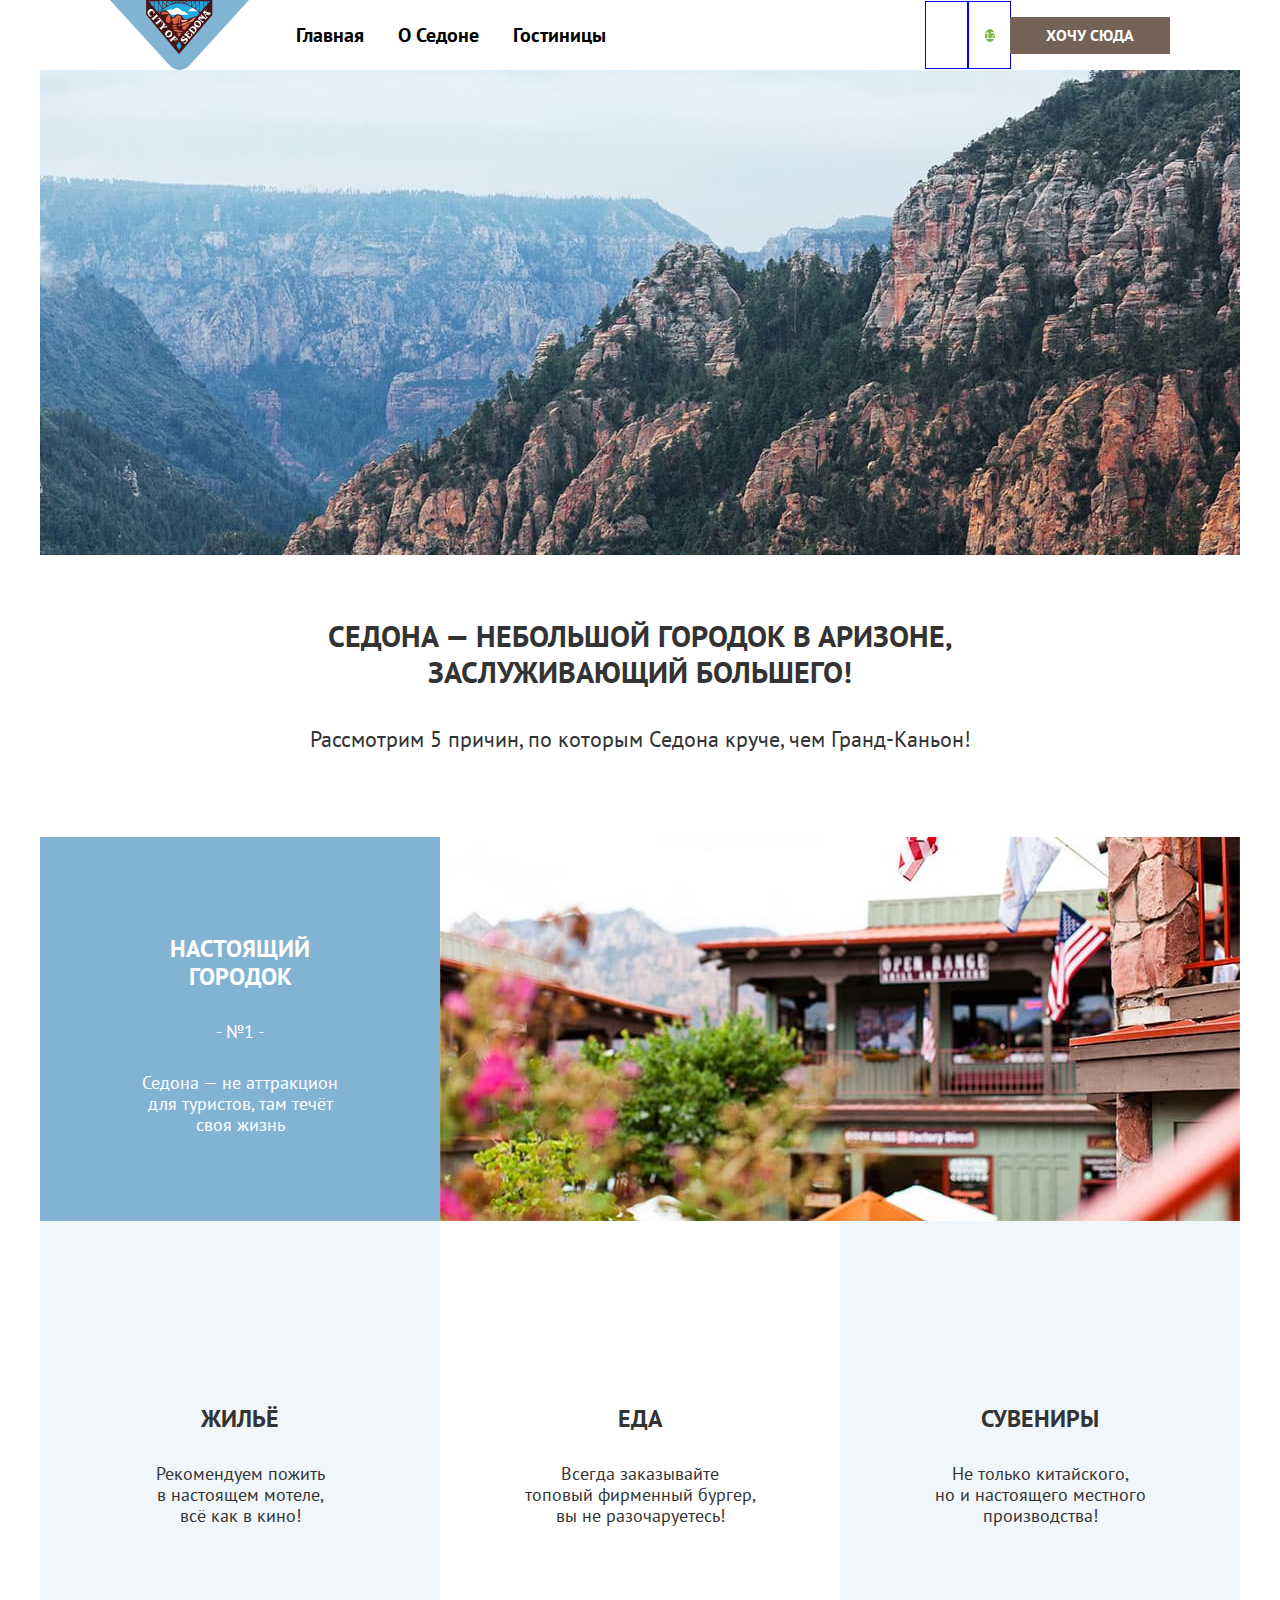
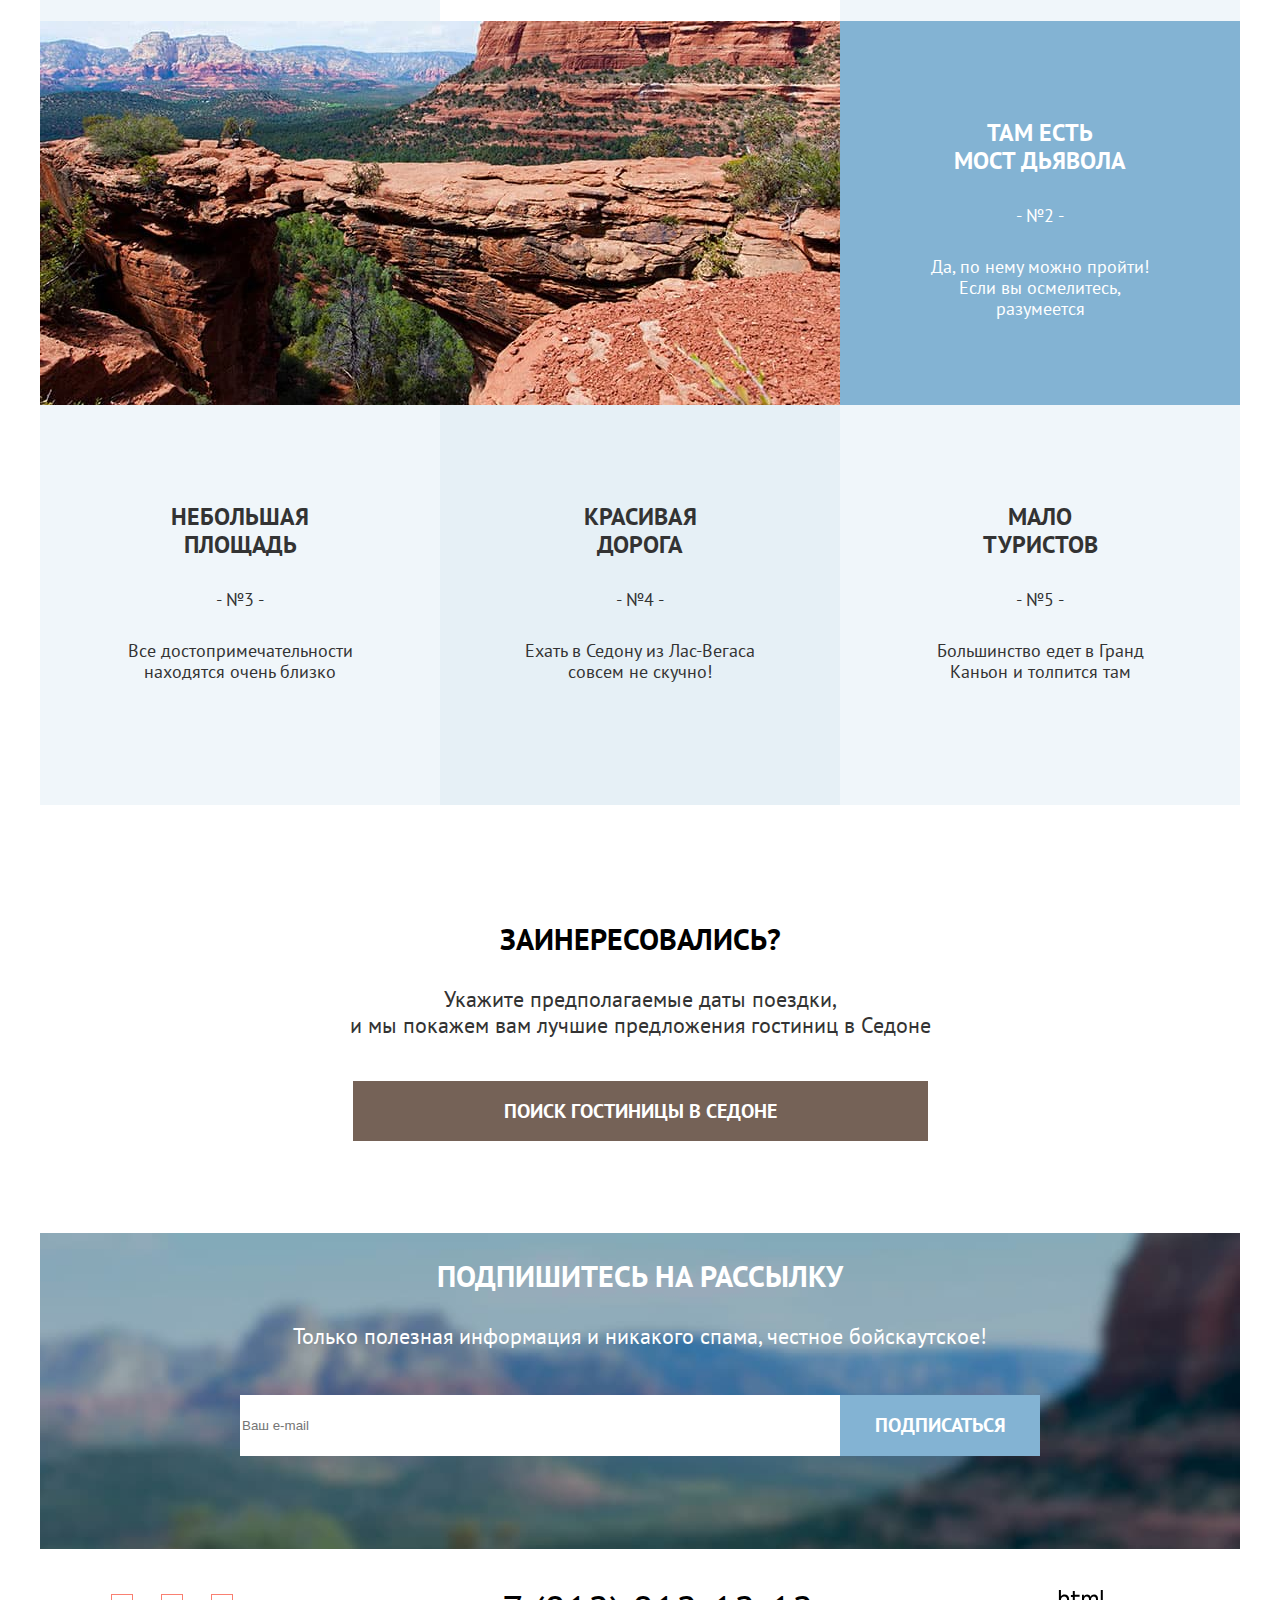
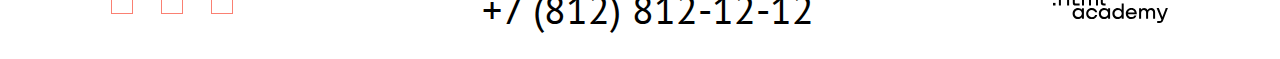
==== index.html @ 41ec7266 "feat: made grid layouts for advatage section, catalog filter, catalog cards" ====
<!DOCTYPE html>
<html class="page" lang="en">
<head>
  <meta charset="UTF-8">
  <meta name="viewport" content="width=device-width, initial-scale=1.0">
  <title>Седона</title>
  <link rel="stylesheet" href="css/style.css">
</head>
<body class="body">

  <header class="page-header">
    <nav class="navigation">
      <img class="logo" src="img/logo.svg" alt="sedona logo" width="139" height="70">
        <ul class="navigation-menu navigation-list">
          <li class="navigation-item">
            <a class="navigation-link" href="">Главная</a>
          </li>
          <li class="navigation-item">
            <a class="navigation-link" href="about.html">О Седоне</a>
          </li>
          <li class="navigation-item">
            <a class="navigation-link" href="catalog.html">Гостиницы</a>
          </li>
        </ul>
        <div class="navigation-user navigation-list">
            <a class="navigation-link navigation-icon" href="#">
              <span class="visually-hidden">Поиск</span>
            </a>
            <a class="navigation-link navigation-icon" href="">
              <span class="visually-hidden">Избранное</span>
              <span class="favorites-count">12</span>
            </a>
        <a class="button button-secondary navigation-button" href="#">
          Хочу сюда
        </a>
      </div>
    </nav>
  </header>

  <main class="main-index">
    <h1 class="visually-hidden">Город Седона</h1>

    <section class="introduction">
      <div class="introduction-promo">
        <h2 class="visually-hidden">
          Добро пожаловать в великолепную Седону
        </h2>
        <p class="visually-hidden">
          Welcome to the gorgeous Sedona Because the Grand Canyon sucks
        </p>
      </div>
      <p class="introduction-strong">Седона — небольшой городок в Аризоне,<br/> заслуживающий большего!</p>
      <p class="introduction-common">Рассмотрим 5 причин, по которым Седона круче, чем Гранд-Каньон!</p>

    </section>

    <section class="advantages">
          <h2 class="visually-hidden">
            <span >Преимущества</span>
          </h2>

          <div class="advantages-image-info">
            <div class="advantages-item">
              <h3 class="advantages-title">Настоящий<br> городок</h3>
              <b class="advantages-card-number">- №1 -</b>
            
              <p class="advantages-description">Седона — не аттракцион для туристов, там течёт своя жизнь</p>
            </div>
            <img src="img/sedona-photo.jpg" class="advantages-image" alt="Фото городка Седона" width="800" height="384">
          </div>

          <ul class="advantages-list">
            <li class="advantages-item advantages-card-1">
                <h4 class="advantages-title">Жильё</h4>
                <p class="advantages-description">Рекомендуем пожить<br> в настоящем мотеле,<br> всё как в кино!</li>
            <li class="advantages-item advantages-card-2">
              <h4 class="advantages-title">Еда</h4>
              <p class="advantages-description">Всегда заказывайте<br> топовый фирменный бургер,<br> вы не разочаруетесь!</p>
            </li>
            <li class="advantages-item advantages-card-3">
              <h4 class="advantages-title">Сувениры</h4>
              <p class="advantages-description">Не только китайского,<br>
                но и настоящего местного<br> производства!</p>
            </li>
          </ul>

          <div class="advantages-image-info">
            <div class="advantages-item">
              <h3 class="advantages-title">Там есть<br> мост дьявола</h3>
              <b class="advantages-card-number">- №2 -</b>
              <p class="advantages-description">
                Да, по нему можно пройти! Если вы осмелитесь, разумеется
              </p>
            </div>
            <img src="img/diablo-bridge.jpg" class="advantages-image" alt="Фото моста дъявола" width="800" height="384">
              
          </div>

          <ul class="advantages-list">
            <li class="advantages-item advantages-card-4">
              <h3 class="advantages-title">Небольшая<br> площадь</h3>
              <b class="advantages-card-number">- №3 -</b>
              <p class="advantages-description">Все достопримечательности находятся очень близко</p>
            </li>
            <li class="advantages-item advantages-card-5">
              <h3 class="advantages-title"> Красивая<br> дорога</h3>
              <b class="advantages-card-number">- №4 -</b>
              <p class="advantages-description">Ехать в Седону из Лас-Вегаса совсем не скучно!</p>
            </li>
            <li class="advantages-item advantages-card-6">
              <h3 class="advantages-title">Мало<br> туристов</h3>
              <b class="advantages-card-number">- №5 -</b>
              <p class="advantages-description">Большинство едет в Гранд Каньон и толпится там</p>
            </li>
          </ul>

    </section>

    <section class="search">
      <div class="main-container">
        <h2 class="section-title search-title">Заинересовались?</h2>
        <p class="section-content search-content">Укажите предполагаемые даты поездки,<br>
          и мы покажем вам лучшие предложения гостиниц в Седоне
        </p>
        <a href="#" class="button button-large button-secondary search-button">Поиск гостиницы в Седоне</a>
      </div>
    </section>
    <article class="primary-subscribe subscribe">
      <div class="main-container">
        <h2 class="section-title">Подпишитесь на рассылку</h2>
        <p class="section-content subscribe-content">
          Только полезная информация и никакого спама,
          честное бойскаутское!
        </p>
        <form class="subscribe-form" method="post" action="https://echo.htmlacademy.ru/">
          <label class="visually-hidden" for="subscribe-email">Email</label>
          <input class="subscribe-input" type="email" placeholder="Ваш e-mail" name="email" id="subscribe-email">
          <button class="button button-large subscribe-button" type="submit">Подписаться</button>
        </form>
      </div>
    </article>
  </main>
  <footer class="page-footer">
    <div class="footer-container">
      <h2 class="visually-hidden">Давайте дружить</h2>
          <ul class="footer-social-list">
            <li class="footer-social-item">
              <a class="button" href="#">
                <span class="visually-hidden">Twitter</span>
              </a>
            </li>
            <li class="footer-social-item">
              <a class="button" href="#">
                <span class="visually-hidden">Facebook</span>
              </a>
            </li>
            <li class="footer-social-item">
              <a class="button" href="#">
                <span class="visually-hidden">Youtube</span>
              </a>
            </li>
          </ul>
          <address class="address">
            <a class="contacts-phone" href="tel:88128121212">+7 (812) 812-12-12</a>
          </address>
          <a class="htmlacademy-link" href="https://htmlacademy.ru/">
            <img src="img/htmlacademy-trademark.svg" class="footer-image" alt="Разработано HTML Academy" width="115" height="34">
          </a>
    </div>
  </footer>
</body>
</html>
---- css/style.css ----
@font-face {
    font-family: "PT Sans";
    font-weight: 400;
    font-style: normal;
    font-display: swap;
    src: url("../fonts/ptsans-400.woff2") format("woff2");
}

@font-face {
    font-family: "PT Sans";
    font-weight: 700;
    font-style: normal;
    font-display: swap;
    src: url("../fonts/ptsans-700.woff2") format("woff2");
}

/* Common */

.page {
    font-family: "PT Sans", Arial, sans-serif;
    font-size: 18px;
    line-height: 21px;
    font-weight: 400;
    background-color: #FFFFFF;
    color: #333333;
    height: 100%;
}

.body {
    display: flex;
    flex-direction: column;
    justify-content: flex-start;
    width: 1200px;
    margin: 0 auto;
    height: 100%;
}

.button {
  color: #FFFFFF;
  background-color: #83B3D3;
  font-family: inherit;
  font-size: 16px;
  line-height: 20px;
  font-weight: 700;
  text-transform: uppercase;
  text-decoration: none;
  border: none;
  text-align: center;
}

.button-large {
  font-size: 20px;
  line-height: 26px;
}

.button-secondary {
  background-color: #756257;
}

.main-container {
    width: 800px;
    margin: 0 auto;
    display: flex;
    flex-direction: column;
    align-items: center;
}

.section-title {
  padding: 0;
  font-size: 30px;
  line-height: 36px;
  font-weight: 700;
  color: #000000;
  text-transform: uppercase;
  display: block;
  width: 100%;
  white-space: wrap;
  text-align: center;
}

.section-content {
  margin: 0;
  padding: 0;
  font-size: 22px;
  line-height: 26px;
  width: 100%;
  white-space: wrap;
  text-align: center;
}

.main-inner, .main-index {
    width: 100%;
    flex-grow: 1;
}

.catalog-container {
    width: 1056px;
    display: flex;
    flex-direction: column;
    margin: 0 auto;
}

.visually-hidden {
    position: absolute;
    width: 1px;
    height: 1px;
    margin: -1px;
    padding: 0;
    border: 0;
    clip: rect(0 0 0 0);
    overflow: hidden;
}

/* Navigation */

.page-header {
    width: 100%;
}

.navigation {
    width: 1060px;
    margin: 0 auto;
    display: flex;
    flex-direction: row;
    align-items: center;
}

.logo {
    width: 139px;
    margin-right: 30px;
    align-self: start;
}

.navigation-list {
    display: flex;
    margin: 0;
    padding: 0;
    justify-content: flex-start;
    flex-wrap: wrap;
    list-style-type: none;
}

.navigation-menu {
  width: 500px;
  font-size: 20px;
  line-height: 26px;
  font-weight: 700;
}

.navigation-link {
  text-decoration: none;
  color:#000000;
  display: block;
  padding: 20px 17px;
}

.navigation-user {
    width: 348px;
    margin-left: auto;
    align-items: center;
    justify-content: flex-end;
}

.navigation-icon {
    width: 8px;
    height: 26px;
    outline: 1px solid blue;
}

.navigation-button {
    width: 160px;
    height: 37px;
    line-height: 37px;
}

.favorites-count {
    background-color: #7DB54F;
    color: #FFFFFF;
    font-size: 10px;
    line-height: 13px;
    border-radius: 50%;
}

/* Introduction */

.introduction {
    display: flex;
    width: 100%;
    flex-direction: column;
    line-height: 36px;
    margin-bottom: 80px;
}

.introduction-promo {
    width: 100%;
    height: 485px;
    background-color: #83B3D3;
    background-image: url("../img/index-background.jpg");
    background-size: cover;
    margin-bottom: 63px;
}

.introduction-strong {
    text-align: center;
    margin: 0 auto;
    font-size: 30px;
    font-weight: 700;
    text-transform: uppercase;
    margin-bottom: 31px;
}

.introduction-common {
    text-align: center;
    margin: 0 auto;
    font-size: 22px;
}

/* Advantages */
.advantages {
    margin-bottom: 91px;
    display: grid;
}

.advantages-image-info {
    background-color: #83B3D3;
    color: #FFFFFF;
    display: flex;
}

.advantages-image-info:nth-child(4) div {
    order: 2;
}

.advantages-image {
    object-fit: cover;
}

.advantages-list {
    padding: 0;
    margin: 0;
    display: flex;
    list-style-type: none;

}

.advantages-title {
    margin: 0;
    padding: 0;
    font-size: 24px;
    line-height: 28px;
    text-transform: uppercase;
    margin-bottom: 30px;
    text-align: center;
    white-space: normal;
}

.advantages-card-number {
    font-weight: inherit;
    margin-bottom: 30px;
}

.advantages-description {
    text-align: center;
    padding: 0;
    margin: 0;
}

.advantages-item {
    width: 400px;
    height: 384px;
    background-color: rgb(131, 179, 211);
    display: flex;
    flex-direction: column;
    justify-content: flex-start;
    align-items: center;
    padding: 98px 90px 0;
    box-sizing: border-box;
}

.advantages-card-1,
.advantages-card-3,
.advantages-card-4,
.advantages-card-6  {
    background-color: rgb(131, 179, 211, 0.12);
    padding: 98px 75px 0;
    height: 400px;
}

.advantages-card-2 {
    background-color: #FFFFFF;
    padding: 98px 75px 0;
    height: 400px;
}

.advantages-card-5 {
    background-color: rgb(131, 179, 211, 0.2);
    padding: 98px 75px 0;
    height: 400px;
}

.advantages-card-1,
.advantages-card-2,
.advantages-card-3 {
    padding-top: 184px;
}

/* Search */
.search {
    margin-bottom: 92px;
}

.search-title {
    margin-bottom: 43px;
}

.search-content {
    margin-bottom: 43px;
}

.search-button {
    width: 575px;
    height: 60px;
    line-height: 60px;
}

/* Subscribe */

.primary-subscribe {
    background-color: #83B3D3;
    background-image: url('../img/subscribe-bg.jpg');
    background-size: cover;
    color: #FFFFFF;
}

.section-title {
    margin-bottom: 29px;
  }

.primary-subscribe .section-title {
  color: #FFFFFF;
}

.subscribe-content {
    margin-bottom: 46px;
}

.subscribe-form {
    display: flex;
    width: 800px;
    margin-bottom: 93px;
}

.subscribe-input {
    border: none;
    flex-grow: 1;
}

.subscribe-button {
    width: 200px;
    height: 61px;
}


/* Footer */

.footer-container {
    width: 1056px;
    display: flex;
    margin: 0 auto;
    justify-content: space-between;
    align-items: center;
    padding: 40px 0 30px;
}

.footer-social-list {
    width: 130px;
    margin: 0;
    padding: 0;
    list-style-type: none;
    display: flex;
    justify-content: flex-start;
    flex-wrap: wrap;
}


.footer-social-item {
    width: 20px;
    height: 18px;
    outline: 1px solid salmon;
    margin-bottom: 10px;
}

.footer-social-item:not(:nth-child(3n)) {
  margin-right: 30px;
}

.contacts-phone {
    width: 720px;
    display: block;
    text-align: center;
    font-size: 40px;
    line-height: 40px;
    color: #000000;
    text-decoration: none;
    font-style: normal;
}

.htmlacademy-link {
    width: 115px;
}

/* Main header */

.inner-header {
    background-color: #83B3D3;
    background-image: url('../img/catalog/catalog-background.jpg');
    background-size: cover;
    color: #FFFFFF;
    padding: 35px 0 83px;
    margin-bottom: 44px;
}

.inner-header-title {
    margin: 0;
    padding: 0;
    font-size: 60px;
    line-height: 78px;
    margin-bottom: 5px;
}

.breadcrumbs {
    margin: 0;
    padding: 0;
    list-style-type: none;
    display: flex;
    align-items: center;
    margin-bottom: 45px;
}

.breadcrumbs-icon {
    width: 12px;
    height: 12px;
    margin-right: 26px;
    outline: 1px solid white;
}

.breadcrumbs-item {
    font-size: 16px;
}

/* Filter Forms */

.hotel-filter {
    display: flex;
    width: 100%;
    flex-direction: row;
    justify-content: flex-start;
}

.hotel-filter-group {
    margin: 0;
    padding: 0;
    width: 160px;
    display: grid;
    border: none;
    grid-template-columns: 1fr;
    grid-template-rows: 60px 48px 43px;
}

.hotel-filter-group:nth-child(1) {
    margin-right: 57px;
}

.hotel-filter-group:nth-child(3) {
    width: 287px;
    margin-left: auto;
    grid-template-columns: 111px 33px 111px 33px;
}

.hotel-filter-group:nth-child(4) {
    margin-left: 89px;
}

.hotel-filter-title {
    font-size: 20px;
    margin: 0;
    padding: 0;
    grid-row: 1 / -1;
    grid-column: 1 / -1;
}

.hotel-filter-list {
    margin: 0;
    padding: 0;
    list-style-type: none;
    grid-column: 1 / 2;
    grid-row: 2 / -1;
}

.hotel-filter-item {
    padding-left: 40px;
    margin-bottom: 13px;
}

.hotel-filter-item:last-child {
    margin-bottom: 0;
}

.input-from {
    grid-column: 1 / 3;
    grid-row: 2 / 3;
}

.label-from {
    grid-column: 2 / 3;
    grid-row: 2 / 3;
    border-right-width: 1px;
}

.input-to {
    grid-column: 3 / -1;
    grid-row: 2 / 3;
    border-left-width: 1px;
}

.label-to {
    grid-column: 4 / -1;
    grid-row: 2 / 3;
}

.control-label {
    padding: 0;
    margin: 0;
    padding-right: 13px;
    align-self: center;
}

.filter-price-range {
    grid-row: 3 / 4;
    grid-column: 1 / -1;
}

.input-range {
  color: #FFFFFF;
  background-color: transparent;
  border: 2px solid white;
  font-size: inherit;
  font-family: inherit;
  box-sizing: border-box;
}

.filter-submit-button {
    grid-row: 2 / 3;
}

.filter-reset-button {
  font-size: inherit;
  background: transparent;
  color: inherit;
  border: none;
  grid-row: 3 / 4;
  align-self: self-end;
}

/* Catalog header */

.hotel-catalog-header {
    display:  flex;
    flex-direction: row;
    align-items: center;
    width: 100%;
    margin-bottom: 53px;
}

.search-result {
  margin: 0;
  padding: 0;
  display: block;
  width: 440px;
  margin-right: auto;
}

.result-title {
  margin: 0;
  padding: 0;
  display: block;
  width: 100%;
  text-align: start;
}

.sorting-type {
    width: 287px;
    height: 48px;
    line-height: 48px;
    outline: 1px solid #333333;
}

.render-type-list {
    margin: 0;
    padding: 0;
    list-style-type: none;
    display: flex;
    justify-content: flex-end;
    flex-wrap: wrap;
    width: 215px;
    margin-left: 81px;
}

.render-button {
    display: block;
    width: 48px;
    height: 48px;
    outline: 1px solid #333333;
    margin-bottom: 8px;
    margin-left: 8px;
}

.sorting-type a {
  color: inherit;
  text-decoration: none;
}

/* Hotel Cards */
.hotel-catalog {
    margin-bottom: 73px;
}

.hotel-list {
    margin: 0;
    padding: 0;
    list-style-type: none;
    margin-bottom: 64px;
    display: grid;
    grid-template-columns: repeat(3, 1fr);
    grid-column-gap: 18px;
    grid-row-gap: 10px;
}

.hotel-card {
    display: grid;
    padding: 20px;
    grid-template-columns: 140px 26px 134px;
    grid-row-gap: 16px;
}

.hotel-card-title {
    margin: 0;
    padding: 0;
    color:#000000;
    font-size: 24px;
    font-weight: bold;
    grid-column: 1 / -1;
}

.hotel-card-link {
  text-decoration: none;
  grid-column: 1 / -1;
}

.hotel-card-image {
    display: block;
    object-fit: cover;
} 

.hotel-card b {
  font-weight: inherit;
}

.hotel-card-type,
.hotel-more-button,
.hotel-card-stars {
    grid-column: 1 / 2;
}

.hotel-card-price,
.hotel-favorite-button {
    grid-column: 3 / 4;
}

.hotel-favorite-button,
.hotel-more-button,
.hotel-card-rating {
    padding: 10px 0;
}

.hotel-card-rating {
  font-size: 16px;
  text-transform: uppercase;
  text-align: center;
  background-color: #F2F2F2;
  grid-column: 2 / -1;
}

.hotel-card-stars {
    padding: 0;
    margin: 0;
}

/* Pagination */

.pagination {
    width: 100%;
    display: flex;
    flex-direction: column;
}

.upload-more-button {
    width: 620px;
    height: 60px;
    margin: 0 auto 60px;
}

.pages {
    display: flex;
    flex-direction: row;
    justify-content: space-between;
    width: 100%;
}

.pages-list {
    margin-right:  auto;
    margin: 0;
    padding: 0;
    list-style-type: none;
    display: flex;
}

.pagination-item:not(:last-child) {
    margin-right: 8px;
}

.page-button {
    display: block;
    width: 55px;
    height: 55px;
    line-height: 55px;
    text-align: center;
}

.hotel-per-page {
    display: flex;
    width: 386px;
    align-items: center;
}



.hotel-count-control {
    width: 160px;
    height: 48px;
    font-size: inherit;
    outline: 1px solid #333333;
    margin-left: 51px;
}
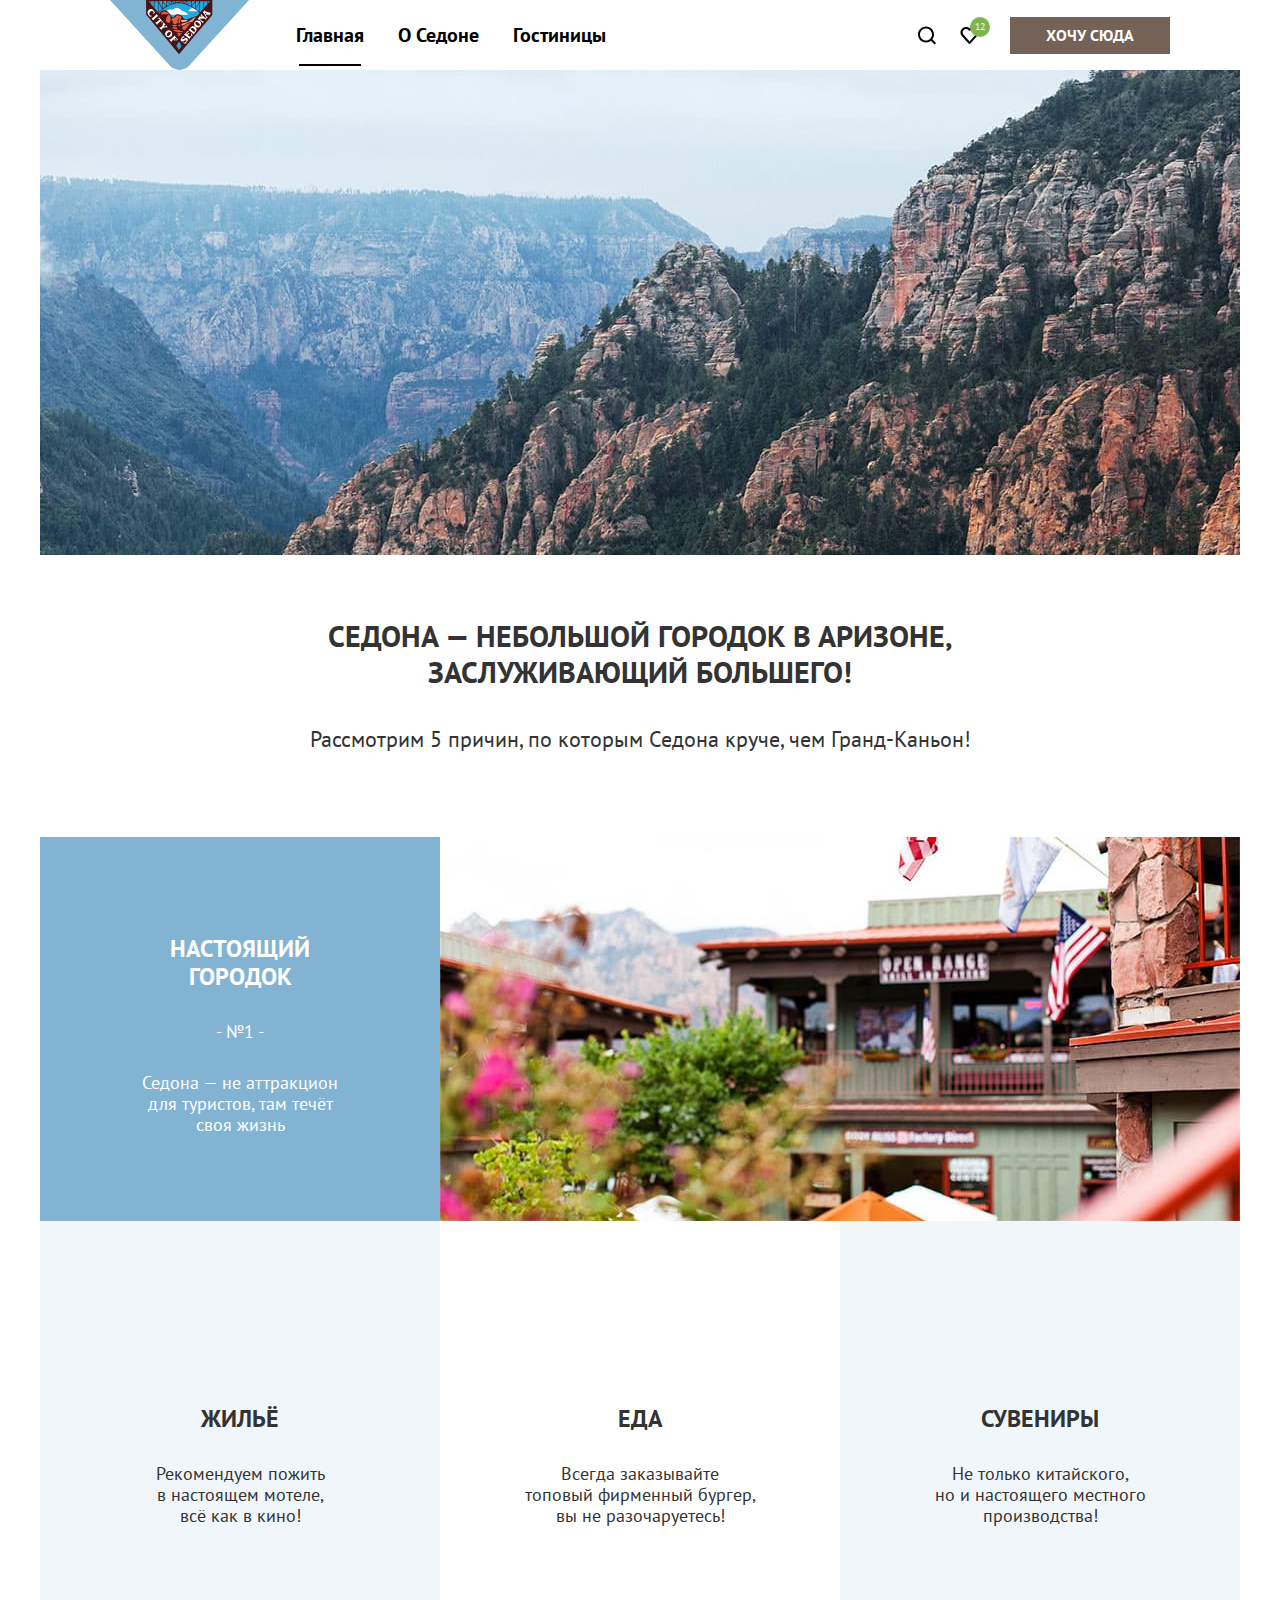
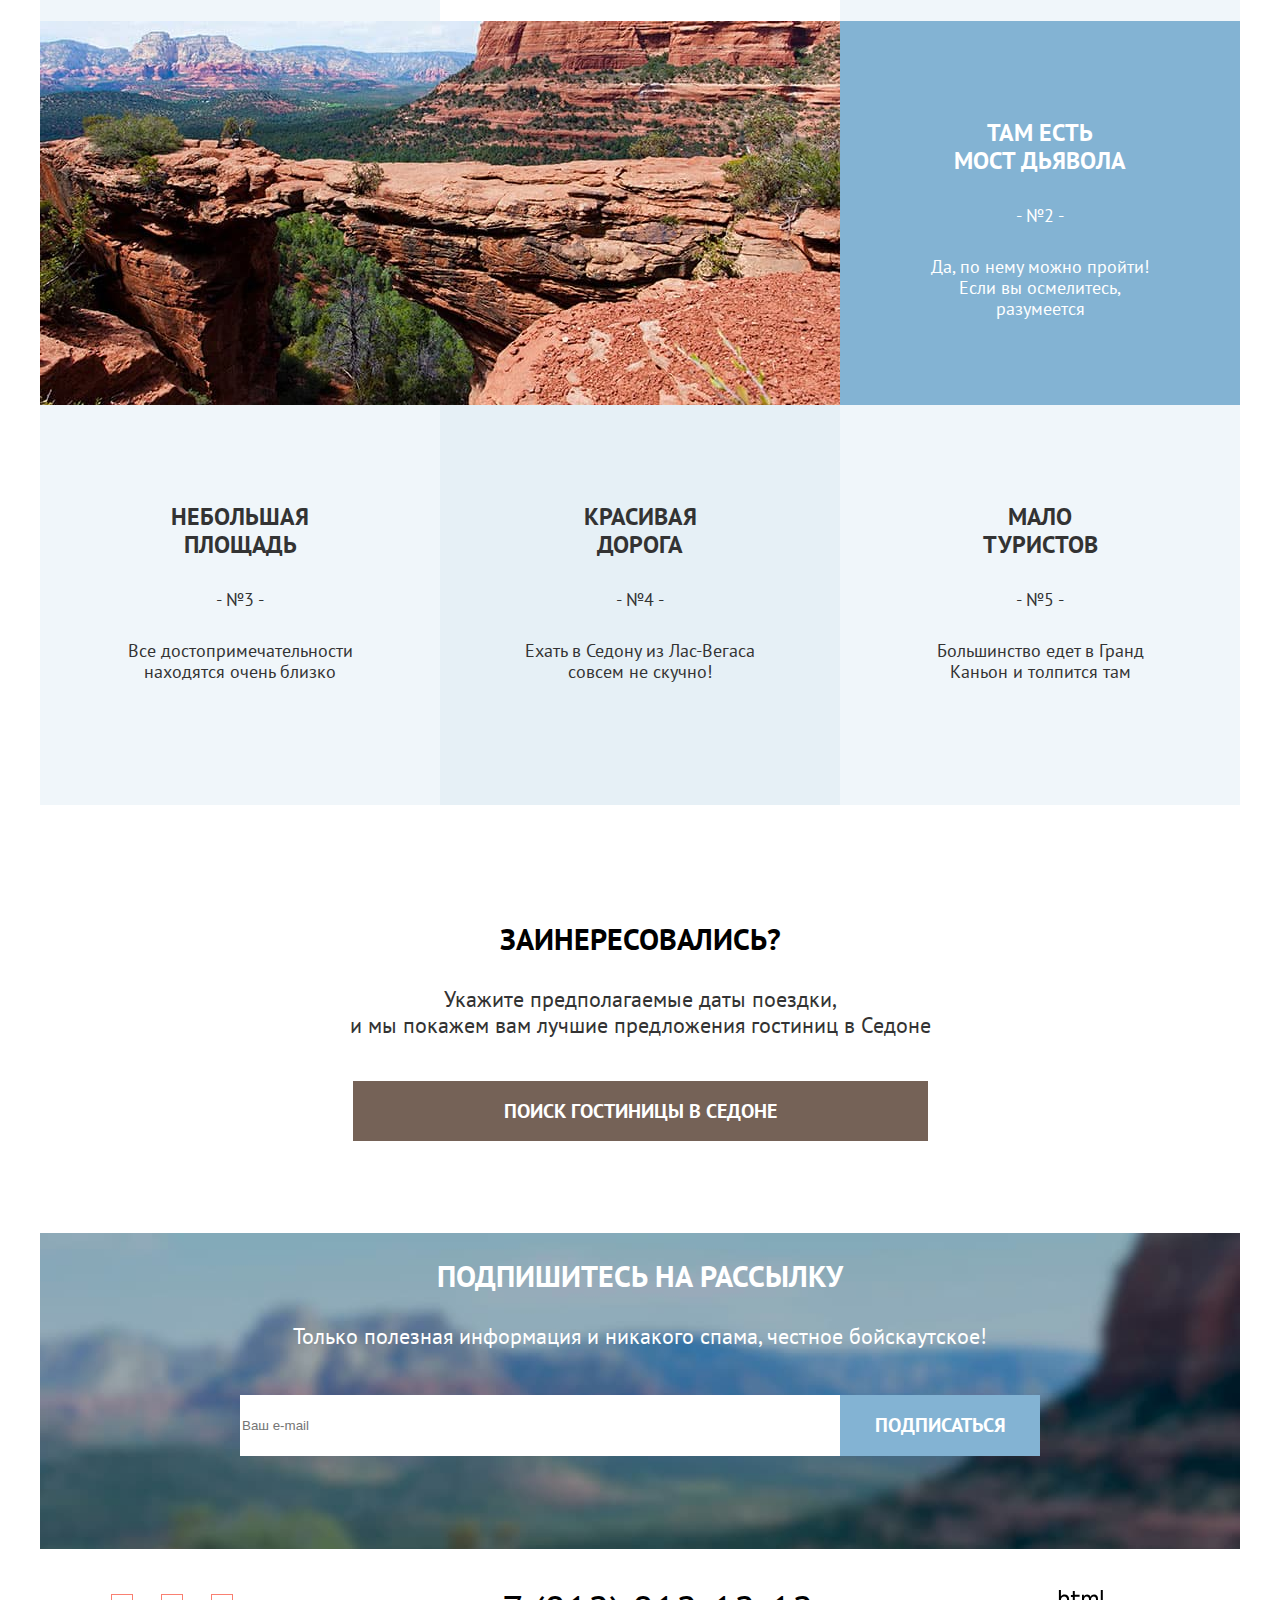
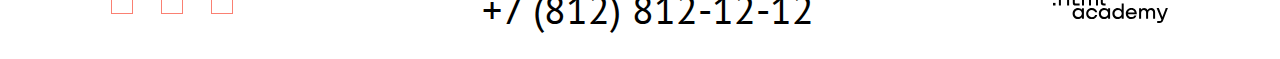
==== commit 357ae7a3: "feat: added icons and effects for differens states to the navigation" ====
--- a/index.html
+++ b/index.html
@@ -13,10 +13,10 @@
       <img class="logo" src="img/logo.svg" alt="sedona logo" width="139" height="70">
         <ul class="navigation-menu navigation-list">
           <li class="navigation-item">
-            <a class="navigation-link" href="">Главная</a>
+            <a class="navigation-link active" href="">Главная</a>
           </li>
           <li class="navigation-item">
-            <a class="navigation-link" href="about.html">О Седоне</a>
+            <a class="navigation-link" href="#">О Седоне</a>
           </li>
           <li class="navigation-item">
             <a class="navigation-link" href="catalog.html">Гостиницы</a>
@@ -24,16 +24,19 @@
         </ul>
         <div class="navigation-user navigation-list">
             <a class="navigation-link navigation-icon" href="#">
+              <svg xmlns="http://www.w3.org/2000/svg" width="20" height="19" viewport="0 0 18 18" fill="none"><path fill="#000" d="m19.026 17.05-3.71-3.7c1.002-1.3 1.704-3 1.704-4.9 0-4.4-3.61-8-8.023-8C4.585.45.975 4.15.975 8.55c0 4.4 3.61 8 8.022 8 1.805 0 3.51-.6 4.914-1.7l3.71 3.7 1.405-1.5Zm-10.029-2.5c-3.309 0-6.017-2.7-6.017-6s2.708-6 6.017-6c3.31 0 6.017 2.7 6.017 6s-2.707 6-6.017 6Z"/></svg>
               <span class="visually-hidden">Поиск</span>
             </a>
             <a class="navigation-link navigation-icon" href="">
+              <svg xmlns="http://www.w3.org/2000/svg" width="19" height="17" viewport="0 0 18 18" fill="none">
+                <path fill="#000" d="M9.44 17c-.3 0-.6-.1-.8-.4-5.41-6.1-6.72-7.5-7.02-7.9A5.4 5.4 0 0 1 6.03 0c1.3 0 2.51.5 3.51 1.3a5.47 5.47 0 0 1 9.03 4.1c0 1.3-.5 2.5-1.3 3.4l-7.02 7.9c-.2.2-.4.3-.8.3ZM3.43 7.5c.3.4 3.5 4 6.11 6.9l6.22-7c.5-.5.7-1.2.7-2 0-1.8-1.5-3.3-3.3-3.3-1 0-2.01.5-2.71 1.3-.3.3-.6.4-.9.4-.3 0-.6-.2-.8-.4a3.7 3.7 0 0 0-2.72-1.3c-1.8 0-3.3 1.5-3.3 3.3-.1.9.3 1.6.7 2.1-.1 0-.1 0 0 0Z"/></svg>
+              <span class="favorites-count">12</span>
               <span class="visually-hidden">Избранное</span>
-              <span class="favorites-count">12</span>
             </a>
-        <a class="button button-secondary navigation-button" href="#">
-          Хочу сюда
-        </a>
-      </div>
+            <a class="button button-secondary navigation-button" href="#">
+              Хочу сюда
+            </a>
+        </div>
     </nav>
   </header>
 
@@ -63,7 +66,7 @@
             <div class="advantages-item">
               <h3 class="advantages-title">Настоящий<br> городок</h3>
               <b class="advantages-card-number">- №1 -</b>
-            
+
               <p class="advantages-description">Седона — не аттракцион для туристов, там течёт своя жизнь</p>
             </div>
             <img src="img/sedona-photo.jpg" class="advantages-image" alt="Фото городка Седона" width="800" height="384">
@@ -93,7 +96,7 @@
               </p>
             </div>
             <img src="img/diablo-bridge.jpg" class="advantages-image" alt="Фото моста дъявола" width="800" height="384">
-              
+
           </div>
 
           <ul class="advantages-list">
--- a/css/style.css
+++ b/css/style.css
@@ -57,6 +57,21 @@
   background-color: #756257;
 }
 
+.button-secondary:hover {
+  background-color: #615048;
+}
+
+.button-secondary:focus {
+  background-color: #615048;
+  outline: 3px solid #83B3D3;
+  box-sizing: border-box;
+}
+
+.button-secondary:active {
+  background-color: #615048;
+  color: rgba(255, 255, 255, 0.3);
+}
+
 .main-container {
     width: 800px;
     margin: 0 auto;
@@ -148,10 +163,35 @@
 }
 
 .navigation-link {
+  position: relative;
   text-decoration: none;
   color:#000000;
   display: block;
   padding: 20px 17px;
+}
+
+.navigation-link.active:after {
+  content: "";
+  display: block;
+  position: absolute;
+  left: 20px;
+  right: 20px;
+  bottom: 2px;
+  height: 2px;
+  background-color: #000000;
+}
+
+.navigation-link:hover {
+  color: #756257;
+}
+
+.navigation-link:hover:after {
+  background-color: #756257;
+}
+
+.navigation-link:active {
+  color: #756257;
+  opacity: 0.3;
 }
 
 .navigation-user {
@@ -161,24 +201,53 @@
     justify-content: flex-end;
 }
 
-.navigation-icon {
+.navigation-icon  {
     width: 8px;
     height: 26px;
-    outline: 1px solid blue;
+}
+
+.navigation-icon:hover svg {
+  fill: #756257;
+}
+
+.navigation-icon:active svg {
+  fill: #756257;
+  opacity: 0.3;
+}
+
+.navigation-icon:active .favorites-count {
+  opacity: 0.3;
+}
+
+.navigation-icon svg {
+  position: absolute;
+  top: 0;
+  left: 0;
+  right: 0;
+  bottom: 0;
+  margin: auto;
+  fill: #000000;
 }
 
 .navigation-button {
     width: 160px;
     height: 37px;
     line-height: 37px;
+    margin-left: 20px;
 }
 
 .favorites-count {
     background-color: #7DB54F;
     color: #FFFFFF;
     font-size: 10px;
-    line-height: 13px;
+    line-height: 20px;
     border-radius: 50%;
+    width: 20px;
+    height: 20px;
+    position: absolute;
+    top: 15px;
+    right: 0;
+    text-align: center;
 }
 
 /* Introduction */
@@ -660,7 +729,7 @@
 .hotel-card-image {
     display: block;
     object-fit: cover;
-} 
+}
 
 .hotel-card b {
   font-weight: inherit;
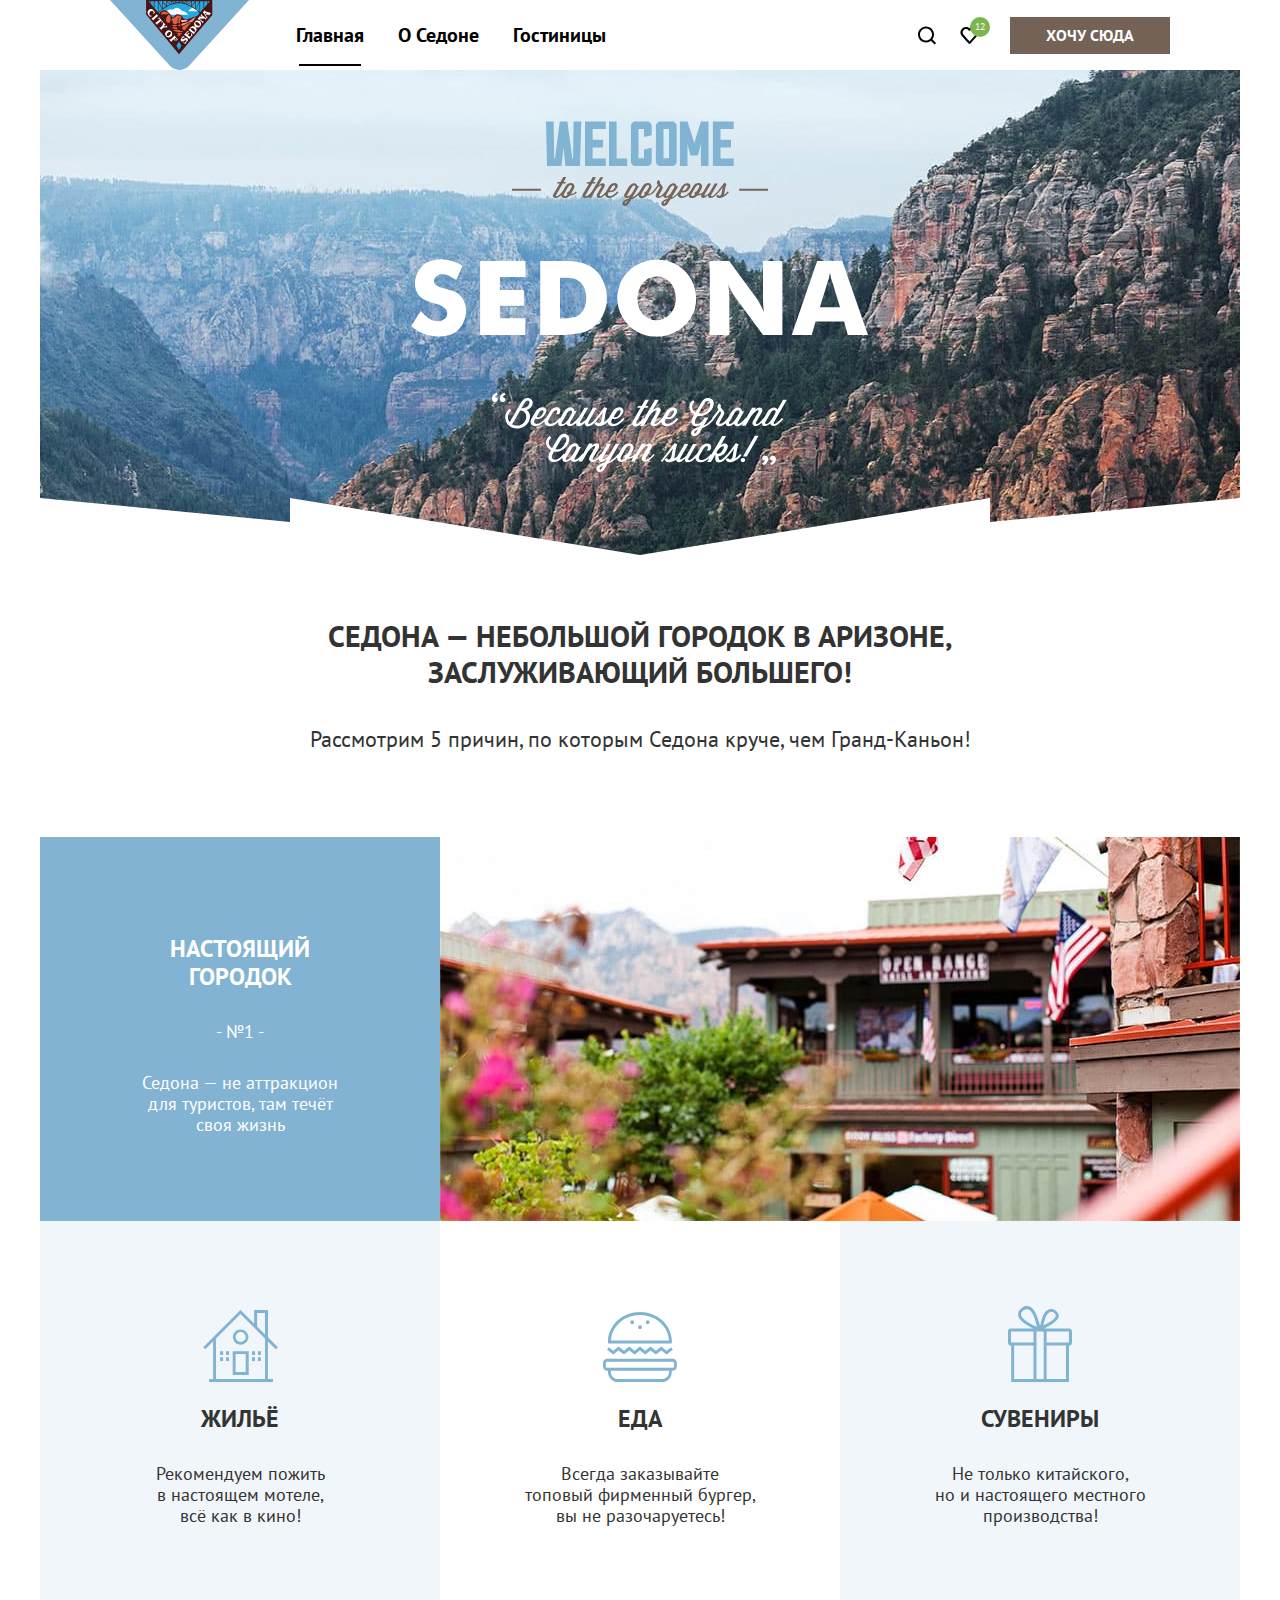
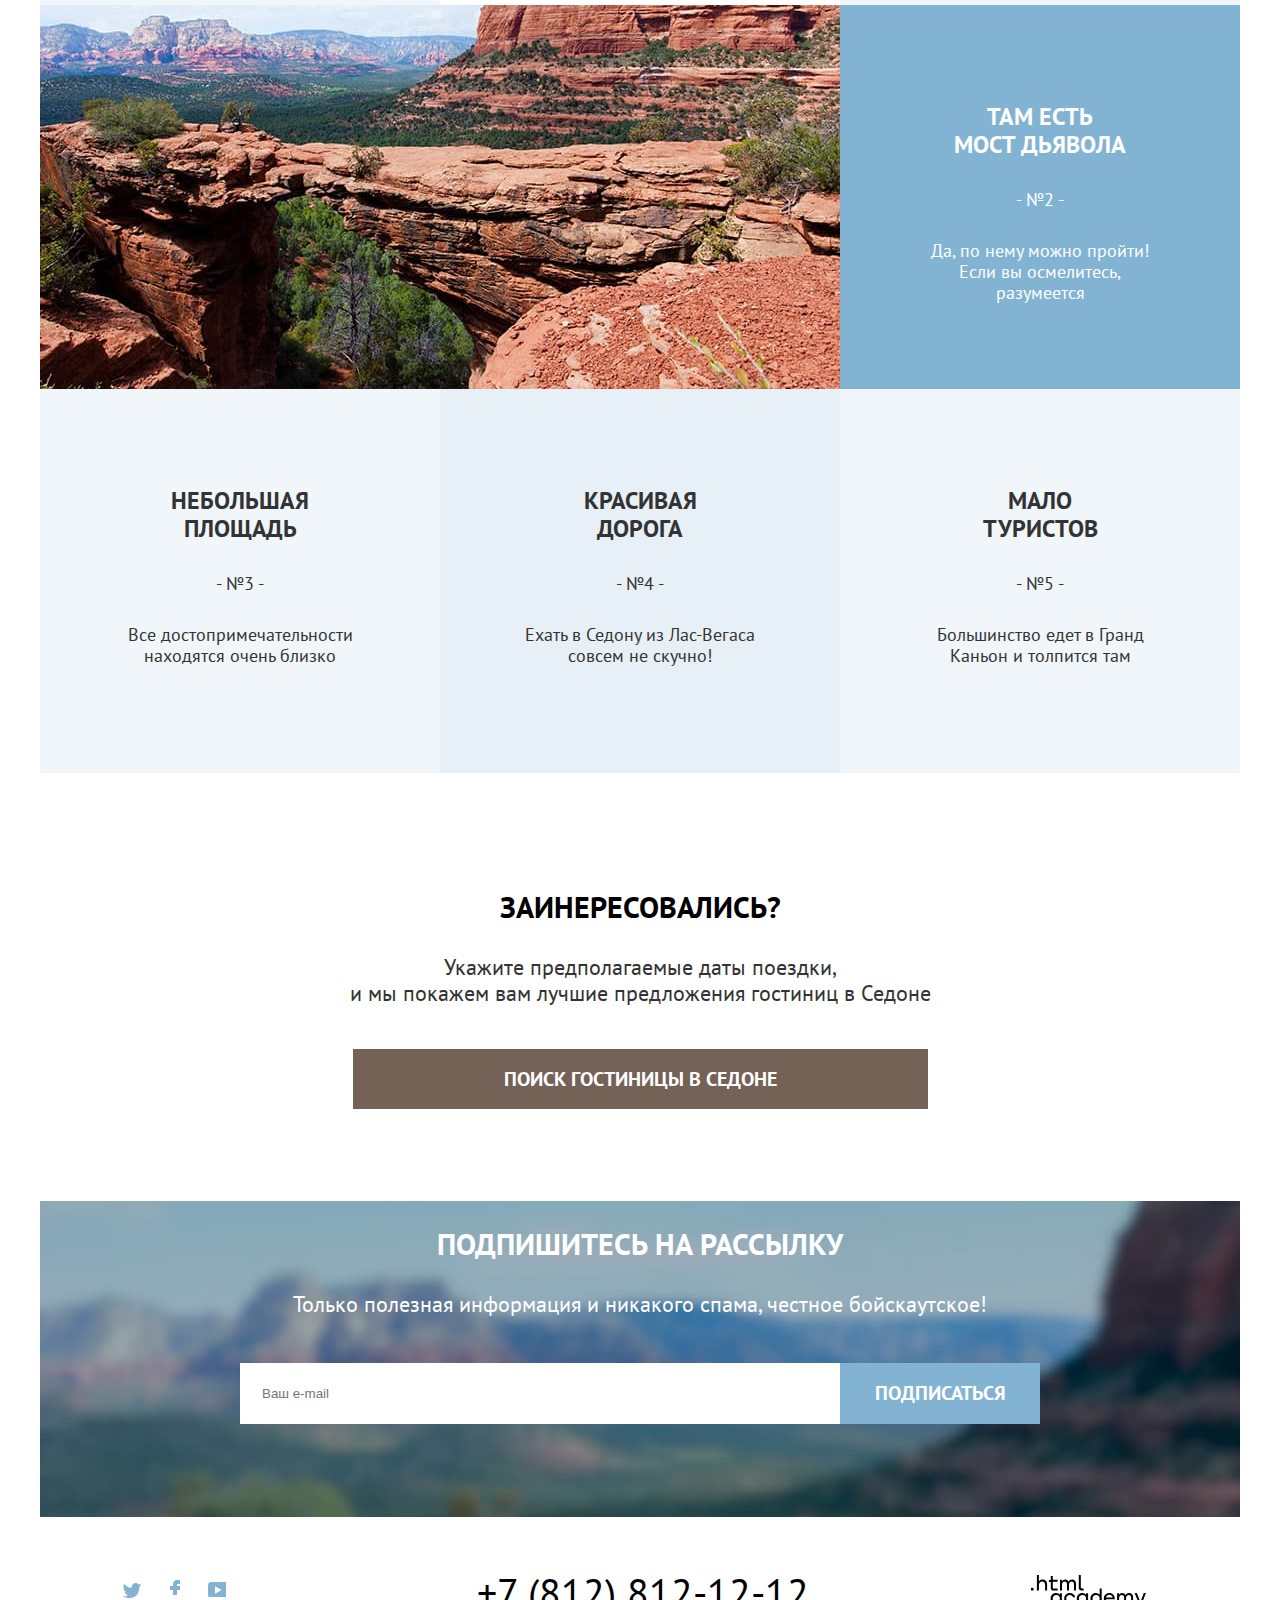
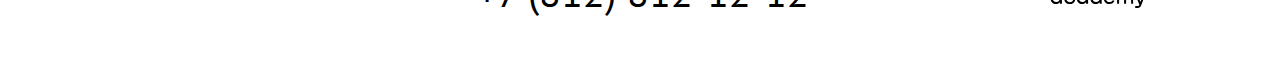
==== commit 8e87f41d: "feat: added decoration elements and state effects to the index page" ====
--- a/index.html
+++ b/index.html
@@ -147,18 +147,26 @@
     <div class="footer-container">
       <h2 class="visually-hidden">Давайте дружить</h2>
           <ul class="footer-social-list">
-            <li class="footer-social-item">
-              <a class="button" href="#">
+            <li>
+              <a class="footer-social-item" href="#">
+                <svg xmlns="http://www.w3.org/2000/svg" width="18" height="15" fill="none">
+                  <g clip-path="url(#a)">
+                    <path class="social-icon" fill="#83B3D3" d="M11.6.2c1.8-.5 3.2.3 3.8 1.2.7-.2 1.4-.5 2.1-.7 0 .9-.6 1.5-.9 1.8.7.1 1.4-.6 1.4-.6-.2 1-1.1 1.8-1.7 2C16.1 10.7 13 15.1 5.7 15h-.5c-.4 0-4.4-.5-5.2-1.9 2.4.2 4.1-.4 5-1.2-1-.3-2.9-.4-3.2-2.9.4.1.6.2 1.3.1C1.8 8.3.4 7.5.5 5.3c.3.3 1.1.5 1.4.5C1.1 5.6-.2 2.5.9.9c1.9 1.9 4 3.6 7.6 3.8C8.7 2.3 9.7.8 11.6.2Z"/>
+                  </g>
+                  <defs><clipPath id="a"><path fill="#fff" d="M0 0h18v15H0z"/></clipPath></defs>
+                </svg>
                 <span class="visually-hidden">Twitter</span>
               </a>
             </li>
-            <li class="footer-social-item">
-              <a class="button" href="#">
+            <li >
+              <a class="footer-social-item" href="#">
+                <svg xmlns="http://www.w3.org/2000/svg" width="10" height="18" fill="none"><g clip-path="url(#a)"><path class="social-icon" fill="#83B3D3" d="M7 0C4.8 0 3 1.8 3 4v2H0v4h3v8h4v-8h3V6H7V4h3V0H7Z"/></g><defs><clipPath id="a"><path fill="#fff" d="M0 0h10v18H0z"/></clipPath></defs></svg>
                 <span class="visually-hidden">Facebook</span>
               </a>
             </li>
-            <li class="footer-social-item">
-              <a class="button" href="#">
+            <li>
+              <a class="footer-social-item" href="#">
+                <svg xmlns="http://www.w3.org/2000/svg" width="20" height="16" fill="none"><g clip-path="url(#a)"><path class="social-icon" fill="#83B3D3" d="M17 0H2.9C1.2 0 0 1.5 0 3.2v9.5C0 14.5 1.2 16 2.9 16h14.3c1.5 0 2.9-1.5 2.9-3.2V3.2C19.9 1.5 18.7 0 17 0ZM7 11.8V4.2L13.7 8 7 11.8Z"/></g><defs><clipPath id="a"><path fill="#fff" d="M0 0h20v16H0z"/></clipPath></defs></svg>
                 <span class="visually-hidden">Youtube</span>
               </a>
             </li>
@@ -167,7 +175,20 @@
             <a class="contacts-phone" href="tel:88128121212">+7 (812) 812-12-12</a>
           </address>
           <a class="htmlacademy-link" href="https://htmlacademy.ru/">
-            <img src="img/htmlacademy-trademark.svg" class="footer-image" alt="Разработано HTML Academy" width="115" height="34">
+            <svg width="115" height="34" viewBox="0 0 115 34" xmlns="http://www.w3.org/2000/svg">
+              <path d="M0 12.8999V15.4999H2.5V12.8999H0Z" fill="black"/>
+              <path d="M11.5999 4.5C9.9999 4.5 8.7999 5.2 7.9999 6.2H7.8999V0H5.8999V15.5H7.8999V10.2C7.8999 8.1 9.1999 6.6 11.1999 6.6C12.9999 6.6 14.0999 8 14.0999 9.8V15.5H16.0999V9.4C16.1999 6.4 14.2999 4.5 11.5999 4.5Z" fill="black"/>
+              <path d="M26.5999 4.8001H21.7999V1.1001H19.7999V4.9001H17.8999V6.9001H19.7999V12.9001C19.7999 14.6001 20.7999 15.6001 22.4999 15.6001H26.5999V13.6001H22.8999C22.1999 13.6001 21.7999 13.2001 21.7999 12.5001V6.8001H26.5999V4.8001Z" fill="black"/>
+              <path d="M41.1 4.6001C39.5 4.6001 38.2 5.4001 37.6 6.7001H37.5C36.9 5.5001 35.7 4.6001 34.1 4.6001C32.7 4.6001 31.6 5.4001 31 6.4001H30.9V4.8001H29V15.4001H31V10.0001C31 8.0001 32 6.5001 33.6 6.5001C35.1 6.5001 36 7.5001 36 9.1001V15.4001H38V9.8001C38 7.4001 39.4 6.5001 40.6 6.5001C42.1 6.5001 43 7.5001 43 9.1001V15.4001H45V8.9001C45.1 6.4001 43.6 4.6001 41.1 4.6001Z" fill="black"/>
+              <path d="M47.8 12.7C47.8 14.4 48.8 15.4 50.6 15.4H52.6V13.4H50.9001C50.2001 13.4 49.8 13 49.8 12.3V0H47.8V12.7Z" fill="black"/>
+              <path d="M28.9001 19.6999C28.0001 18.5999 26.7001 17.8999 25.0001 17.8999C21.9001 17.8999 19.6001 20.1999 19.6001 23.4999C19.6001 26.7999 21.9001 29.0999 25.0001 29.0999C26.8001 29.0999 28.0001 28.2999 28.8001 27.1999H28.9001V28.7999H30.9001V18.1999H28.9001V19.6999ZM25.3001 27.0999C23.1001 27.0999 21.7001 25.4999 21.7001 23.4999C21.7001 21.4999 23.1001 19.8999 25.3001 19.8999C27.5001 19.8999 28.9001 21.4999 28.9001 23.4999C28.9001 25.3999 27.5001 27.0999 25.3001 27.0999Z" fill="black"/>
+              <path d="M44.2 21.9999C43.7 19.5999 41.5999 17.8999 38.7999 17.8999C35.3999 17.8999 33.2 20.3999 33.2 23.4999C33.2 26.5999 35.3999 29.0999 38.7999 29.0999C41.5999 29.0999 43.7 27.2999 44.2 24.8999H42.0999C41.6999 26.1999 40.3999 27.1999 38.7999 27.1999C36.5999 27.1999 35.2 25.5999 35.2 23.5999C35.2 21.5999 36.5999 19.9999 38.7999 19.9999C40.3999 19.9999 41.5999 20.9999 42.0999 22.1999H44.2V21.9999Z" fill="black"/>
+              <path d="M55.1 19.6999C54.2 18.5999 52.9001 17.8999 51.2001 17.8999C48.1001 17.8999 45.8 20.1999 45.8 23.4999C45.8 26.7999 48.1001 29.0999 51.2001 29.0999C53.0001 29.0999 54.2 28.2999 55 27.1999H55.1V28.7999H57.1V18.1999H55.1V19.6999ZM51.5 27.0999C49.3 27.0999 47.9001 25.4999 47.9001 23.4999C47.9001 21.4999 49.3 19.8999 51.5 19.8999C53.7 19.8999 55.1 21.4999 55.1 23.4999C55.1 25.3999 53.6 27.0999 51.5 27.0999Z" fill="black"/>
+              <path d="M68.6999 19.7999C67.7999 18.6999 66.4999 17.8999 64.7999 17.8999C61.6999 17.8999 59.3999 20.1999 59.3999 23.4999C59.3999 26.7999 61.5999 29.0999 64.7999 29.0999C66.4999 29.0999 67.7999 28.2999 68.5999 27.2999H68.6999V28.7999H70.6999V13.3999H68.6999V19.7999ZM65.0999 27.0999C62.8999 27.0999 61.4999 25.4999 61.4999 23.4999C61.4999 21.4999 62.8999 19.8999 65.0999 19.8999C67.2999 19.8999 68.6999 21.4999 68.6999 23.4999C68.5999 25.4999 67.1999 27.0999 65.0999 27.0999Z" fill="black"/>
+              <path d="M78.3 17.8999C75 17.8999 72.8 20.3999 72.8 23.4999C72.8 26.4999 74.9 29.0999 78.3 29.0999C80.8 29.0999 82.8 27.7999 83.5 25.4999H81.4C80.9 26.4999 79.8 27.0999 78.4 27.0999C76.5 27.0999 75.1 25.7999 75 24.1999H83.8C84 20.5999 81.8 17.8999 78.3 17.8999ZM78.3 19.7999C80 19.7999 81.3 20.7999 81.6 22.3999H75.1C75.4 20.8999 76.6 19.7999 78.3 19.7999Z" fill="black"/>
+              <path d="M98.2001 17.8999C96.6001 17.8999 95.3001 18.6999 94.6001 19.8999H94.5001C93.9001 18.6999 92.7001 17.8999 91.1001 17.8999C89.7001 17.8999 88.6001 18.5999 88.0001 19.6999V18.1999H86.1001V28.7999H88.1001V23.3999C88.1001 21.3999 89.1001 19.9999 90.7001 19.8999C92.2001 19.8999 93.1001 20.8999 93.1001 22.4999V28.7999H95.1001V23.1999C95.1001 20.7999 96.5001 19.8999 97.7001 19.8999C99.2001 19.8999 100.1 20.8999 100.1 22.4999V28.7999H102.1V22.2999C102.2 19.6999 100.7 17.8999 98.2001 17.8999Z" fill="black"/>
+              <path d="M109.4 27.0001L105.8 18.1001H103.6L108.4 29.7001C108.1 30.6001 107.7 30.9001 106.7 30.9001H104.2V32.9001H106.7C108.5 32.9001 109.5 32.1001 110.2 30.3001L114.9 18.1001H112.8L109.4 27.0001Z" fill="black"/>
+              </svg>
           </a>
     </div>
   </footer>
--- a/css/style.css
+++ b/css/style.css
@@ -46,11 +46,27 @@
   text-decoration: none;
   border: none;
   text-align: center;
+  cursor: pointer;
 }
 
 .button-large {
   font-size: 20px;
   line-height: 26px;
+}
+
+.button:hover {
+  background-color: #68A2CA;
+}
+
+.button:focus {
+  background-color: #68A2CA;
+  outline: 3px solid #756257;
+}
+
+.button:active {
+  outline: none;
+  background-color: #68A2CA;
+  color: rgba(255,255,255, 0.3);
 }
 
 .button-secondary {
@@ -68,9 +84,11 @@
 }
 
 .button-secondary:active {
+  outline: none;
   background-color: #615048;
   color: rgba(255, 255, 255, 0.3);
 }
+
 
 .main-container {
     width: 800px;
@@ -190,8 +208,7 @@
 }
 
 .navigation-link:active {
-  color: #756257;
-  opacity: 0.3;
+  color: rgba(117, 98, 87, 0.3);
 }
 
 .navigation-user {
@@ -267,7 +284,34 @@
     background-image: url("../img/index-background.jpg");
     background-size: cover;
     margin-bottom: 63px;
-}
+    position: relative;
+}
+
+
+.introduction-promo:before {
+  position: absolute;
+  content: "";
+  top: 51px;
+  left: 50%;
+  transform: translateX(-50%);
+  width: 458px;
+  height: 352px;
+  background-image: url('../img/welcome.svg');
+  z-index: 1;
+}
+
+.introduction-promo:after {
+  position: absolute;
+  content: "";
+  bottom: 0;
+  left: 50%;
+  transform: translateX(-50%);
+  width: 100%;
+  height: 57px;
+  background-image: url('../img/divider-mask.svg');
+  z-index: 1;
+}
+
 
 .introduction-strong {
     text-align: center;
@@ -346,31 +390,39 @@
     box-sizing: border-box;
 }
 
+.advantages-card-1 {
+  background-image: url('../img/house-icon.svg');
+}
+
+.advantages-card-3 {
+  background-image: url('../img/gift-icon.svg');
+}
+
 .advantages-card-1,
 .advantages-card-3,
 .advantages-card-4,
 .advantages-card-6  {
     background-color: rgb(131, 179, 211, 0.12);
     padding: 98px 75px 0;
-    height: 400px;
 }
 
 .advantages-card-2 {
+    background-image: url('../img/burger-icon.svg');
     background-color: #FFFFFF;
     padding: 98px 75px 0;
-    height: 400px;
 }
 
 .advantages-card-5 {
     background-color: rgb(131, 179, 211, 0.2);
     padding: 98px 75px 0;
-    height: 400px;
 }
 
 .advantages-card-1,
 .advantages-card-2,
 .advantages-card-3 {
     padding-top: 184px;
+    background-position: bottom 223px center;
+    background-repeat: no-repeat;
 }
 
 /* Search */
@@ -422,6 +474,7 @@
 .subscribe-input {
     border: none;
     flex-grow: 1;
+    padding-left: 22px;
 }
 
 .subscribe-button {
@@ -442,21 +495,50 @@
 }
 
 .footer-social-list {
-    width: 130px;
+    width: 166px;
     margin: 0;
     padding: 0;
     list-style-type: none;
-    display: flex;
-    justify-content: flex-start;
-    flex-wrap: wrap;
+    display: grid;
+    gap: 3px;
+    grid-template-columns: repeat(4, 40px);
 }
 
 
 .footer-social-item {
-    width: 20px;
-    height: 18px;
-    outline: 1px solid salmon;
-    margin-bottom: 10px;
+    display: block;
+    width: 40px;
+    height: 40px;
+    line-height: 40px;
+    text-align: center;
+    box-sizing: border-box;
+}
+
+.social-icon {
+  fill: #83B3D3;
+}
+
+.footer-social-item:hover .social-icon {
+  fill: #68A2CA;
+}
+
+.footer-social-item:focus {
+  outline: none;
+  border: 3px solid #83B3D3;
+}
+
+.footer-social-item:focus .social-icon {
+  fill: #68A2CA;
+}
+
+.footer-social-item:active {
+  outline: none;
+  border: none;
+}
+
+.footer-social-item:active .social-icon {
+  fill: #68A2CA;
+  opacity: 0.3;
 }
 
 .footer-social-item:not(:nth-child(3n)) {
@@ -464,18 +546,61 @@
 }
 
 .contacts-phone {
-    width: 720px;
+    width: 361px;
+    height: 70px;
     display: block;
     text-align: center;
     font-size: 40px;
-    line-height: 40px;
+    line-height: 70px;
     color: #000000;
     text-decoration: none;
     font-style: normal;
 }
 
+.contacts-phone:hover {
+  color: #756257;
+}
+
+.contacts-phone:focus {
+  color: #756257;
+  outline: 3px solid #83B3D3;
+}
+
+.contacts-phone:active {
+  color: rgba(117, 98, 87, 0.3);
+  outline: none;
+}
+
 .htmlacademy-link {
-    width: 115px;
+    display: block;
+    width: 160px;
+    height: 70px;
+    box-sizing: border-box;
+    display: flex;
+    justify-content: center;
+    align-items: center;
+}
+
+.htmlacademy-link:hover * {
+  fill: #756257;
+}
+
+
+.htmlacademy-link:focus {
+  outline: none;
+  border: 3px solid #83B3D3;
+}
+
+.htmlacademy-link:focus * {
+  fill: #756257;
+}
+
+.htmlacademy-link:active {
+  border: none;
+}
+
+.htmlacademy-link:active * {
+  fill: rgba(117, 98, 87, 0.3);
 }
 
 /* Main header */
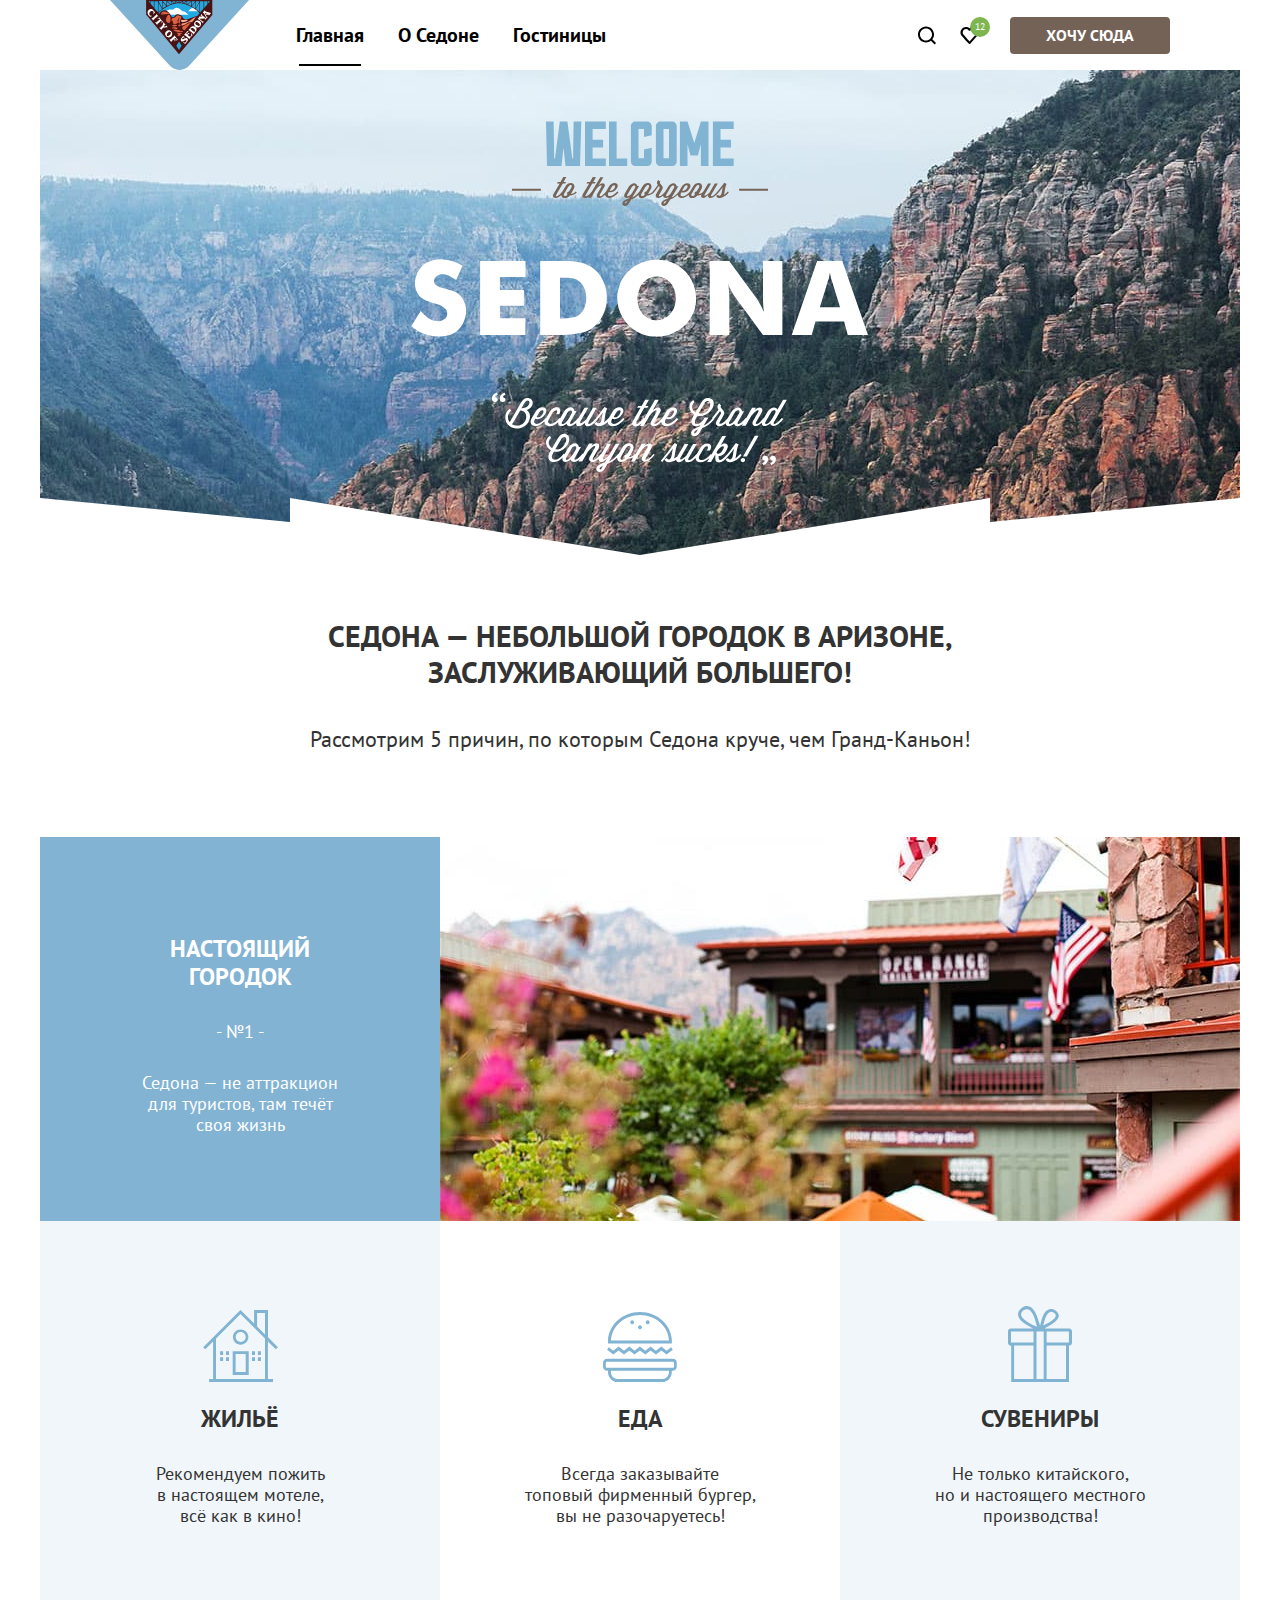
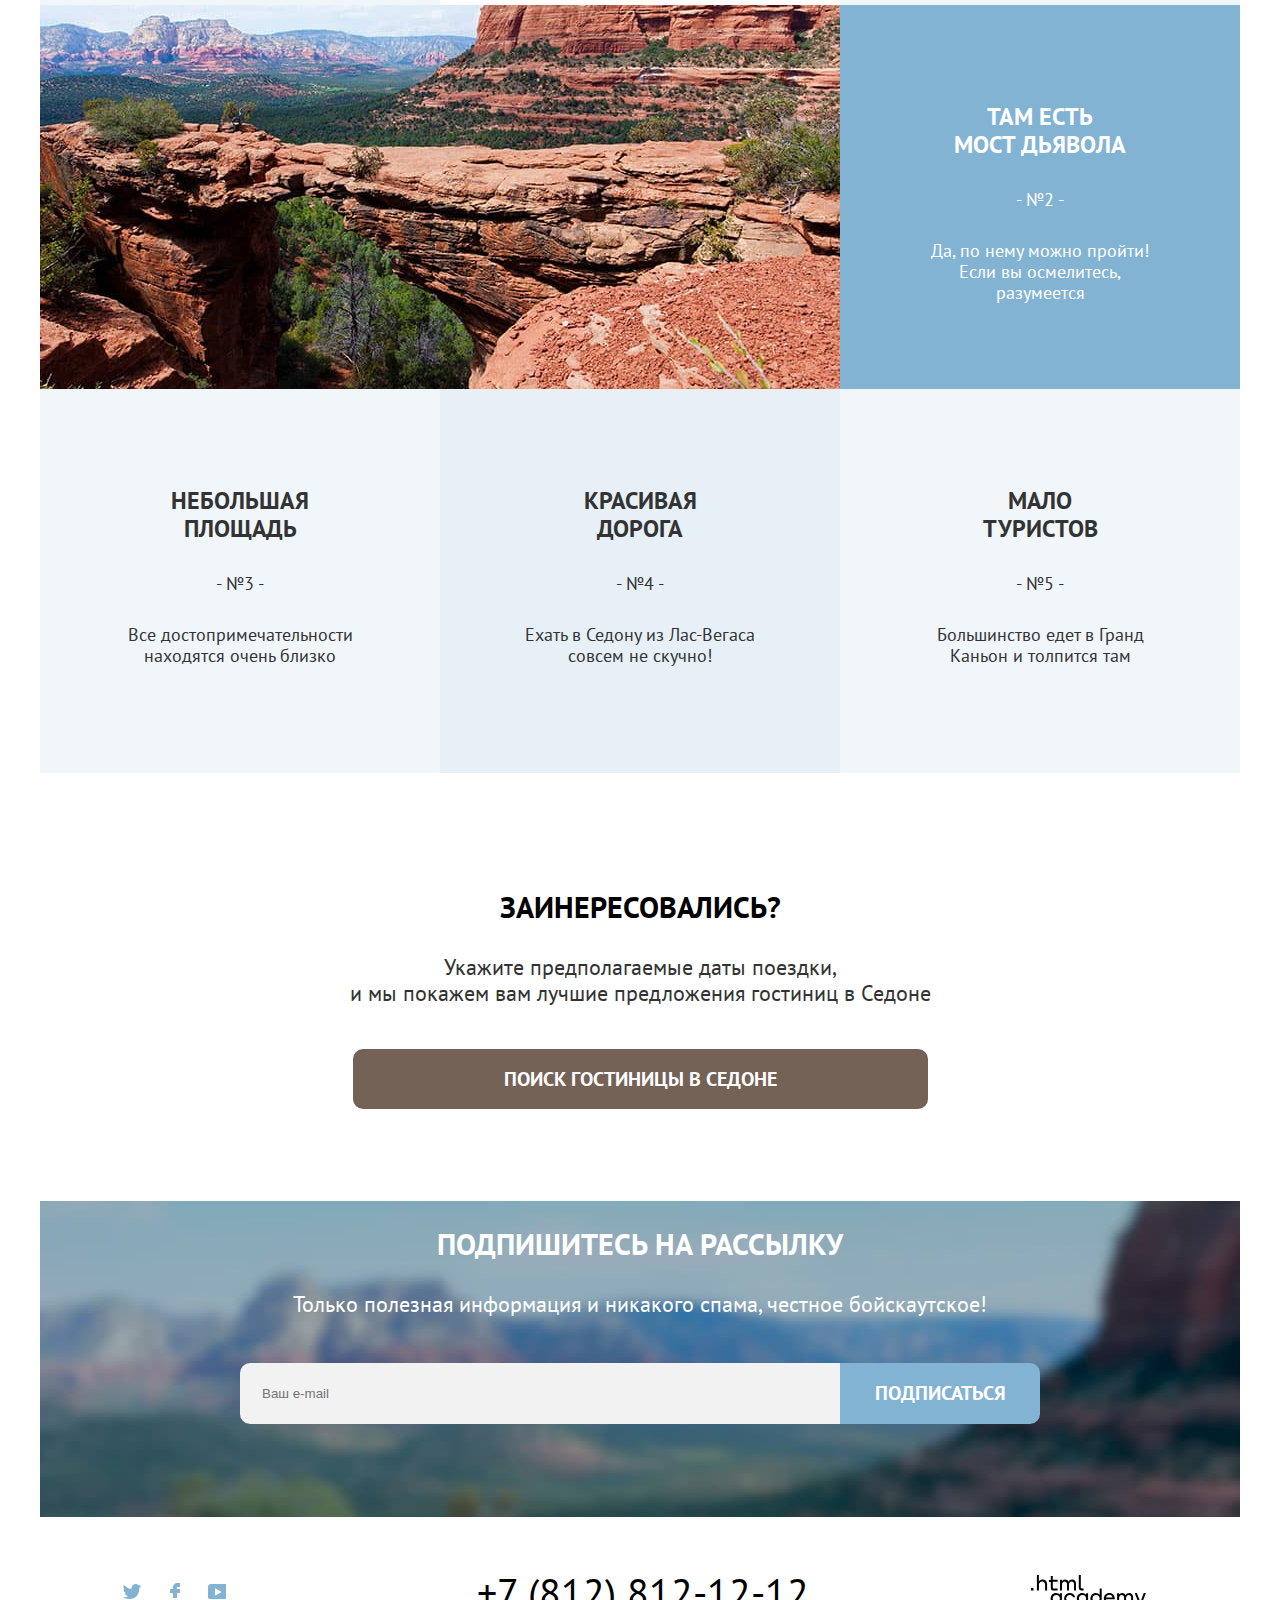
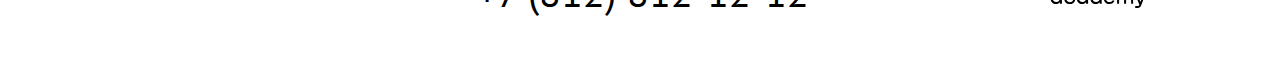
==== commit 0bee2e4f: "fix: change render of the stars in the hotel cars. add border radius to buttons" ====
--- a/index.html
+++ b/index.html
@@ -143,6 +143,7 @@
       </div>
     </article>
   </main>
+
   <footer class="page-footer">
     <div class="footer-container">
       <h2 class="visually-hidden">Давайте дружить</h2>
--- a/css/style.css
+++ b/css/style.css
@@ -46,6 +46,7 @@
   text-decoration: none;
   border: none;
   text-align: center;
+  border-radius: 4px;
   cursor: pointer;
 }
 
@@ -223,19 +224,6 @@
     height: 26px;
 }
 
-.navigation-icon:hover svg {
-  fill: #756257;
-}
-
-.navigation-icon:active svg {
-  fill: #756257;
-  opacity: 0.3;
-}
-
-.navigation-icon:active .favorites-count {
-  opacity: 0.3;
-}
-
 .navigation-icon svg {
   position: absolute;
   top: 0;
@@ -244,6 +232,19 @@
   bottom: 0;
   margin: auto;
   fill: #000000;
+}
+
+.navigation-link:hover path {
+  fill: #756257;
+}
+
+.navigation-icon:active path {
+  fill: #756257;
+  opacity: 0.3;
+}
+
+.navigation-icon:active .favorites-count {
+  opacity: 0.3;
 }
 
 .navigation-button {
@@ -442,6 +443,7 @@
     width: 575px;
     height: 60px;
     line-height: 60px;
+    border-radius: 10px;
 }
 
 /* Subscribe */
@@ -475,11 +477,14 @@
     border: none;
     flex-grow: 1;
     padding-left: 22px;
+    border-radius: 10px 0 0 10px;
+    background-color: #F2F2F2;
 }
 
 .subscribe-button {
     width: 200px;
     height: 61px;
+    border-radius: 0 10px 10px 0;
 }
 
 
@@ -506,11 +511,11 @@
 
 
 .footer-social-item {
-    display: block;
+    display: flex;
+    justify-content: center;
+    align-items: center;
     width: 40px;
     height: 40px;
-    line-height: 40px;
-    text-align: center;
     box-sizing: border-box;
 }
 
@@ -524,7 +529,7 @@
 
 .footer-social-item:focus {
   outline: none;
-  border: 3px solid #83B3D3;
+  box-shadow: 0 0 0 3px #83B3D3;
 }
 
 .footer-social-item:focus .social-icon {
@@ -533,7 +538,7 @@
 
 .footer-social-item:active {
   outline: none;
-  border: none;
+  box-shadow: none;
 }
 
 .footer-social-item:active .social-icon {
@@ -627,19 +632,63 @@
     padding: 0;
     list-style-type: none;
     display: flex;
-    align-items: center;
+    align-items: flex-start;
     margin-bottom: 45px;
 }
 
+.breadcrumbs-item {
+  font-size: 16px;
+}
+
+.breadcrumbs-link {
+  color: inherit;
+  text-decoration: none;
+  display: inline-block;
+  min-width: 28px;
+  min-height: 28px;
+  box-sizing: border-box;
+  padding: 3px 8px 3px;
+}
+
 .breadcrumbs-icon {
-    width: 12px;
-    height: 12px;
-    margin-right: 26px;
-    outline: 1px solid white;
-}
-
-.breadcrumbs-item {
-    font-size: 16px;
+    margin-right: 10px;
+    position: relative;
+}
+
+.breadcrumbs-icon svg {
+  position: absolute;
+  top: 8px;
+  left: 8px;
+  width: 12px;
+  height: 12px;
+  fill: white;
+}
+
+.breadcrumbs-item:not(:last-child):after {
+  content: '';
+  position: absolute;
+  top: 10px;
+  left: 31px;
+  width: 5px;
+  height: 8px;
+  background-image: url('../img/catalog/arrow-breadcrumbs.svg');
+}
+
+.breadcrumbs-link {
+  cursor: pointer;
+}
+
+.breadcrumbs-link:hover {
+  opacity: 0.6;
+}
+
+.breadcrumbs-link:focus {
+  box-shadow: inset 0 0 0 3px #83B3D3;
+}
+
+.breadcrumbs-link:active {
+  box-shadow: none;
+  opacity: 0.3;
 }
 
 /* Filter Forms */
@@ -756,6 +805,30 @@
   align-self: self-end;
 }
 
+.filter-reset-button:hover {
+  opacity: 0.6;
+}
+
+.filter-reset-button:focus {
+  outline: none;
+  box-shadow: 0 0 0 3px #83B3D3;
+}
+
+.filter-submit-button:focus {
+  outline: none;
+  border: none;
+  box-shadow: 0 0 0 3px #FFFFFF;
+}
+
+.filter-reset-button:active {
+  box-shadow: none;
+  color: rgba(255, 255, 255, 0.3);
+}
+
+.filter-submit-button:active {
+  box-shadow: none;
+}
+
 /* Catalog header */
 
 .hotel-catalog-header {
@@ -804,9 +877,39 @@
     display: block;
     width: 48px;
     height: 48px;
-    outline: 1px solid #333333;
     margin-bottom: 8px;
     margin-left: 8px;
+    background-color: transparent;
+    background-position: 50% 50%;
+    background-repeat: no-repeat;
+    box-sizing: border-box;
+    border: 2px solid #E6E6E6;
+}
+
+.render-button:hover,
+.render-button:focus {
+  background-color: transparent;
+  outline: none;
+  border-color: #83B3D3;
+}
+
+.render-button:active,
+.render-button.active {
+  background-color: transparent;
+  outline: none;
+  border-color: #000000;
+}
+
+.render-item:first-child a {
+  background-image: url('../img/catalog/mode-tile.svg');
+}
+
+.render-item:nth-child(2) a {
+  background-image: url('../img/catalog/mode-slideshow.svg');
+}
+
+.render-item:last-child a {
+  background-image: url('../img/catalog/mode-list.svg');
 }
 
 .sorting-type a {
@@ -851,6 +954,20 @@
   grid-column: 1 / -1;
 }
 
+.hotel-card-link:hover {
+  opacity: 0.6;
+}
+
+.hotel-card-link:focus {
+  outline: none;
+  box-shadow: 0 0 0 3px #83B3D3;
+}
+
+.hotel-card-link:active {
+  box-shadow: none;
+  opacity: 0.3;
+}
+
 .hotel-card-image {
     display: block;
     object-fit: cover;
@@ -858,6 +975,10 @@
 
 .hotel-card b {
   font-weight: inherit;
+}
+
+.hotel-more-button {
+  width: 133px;
 }
 
 .hotel-card-type,
@@ -876,6 +997,17 @@
 .hotel-card-rating {
     padding: 10px 0;
 }
+
+.hotel-favorite-button.active {
+  background-color: #7DB54F;
+}
+
+.hotel-favorite-button.active:hover,
+.hotel-favorite-button.active:focus,
+.hotel-favorite-button.active:focus {
+  background-color: #6C9E42;
+}
+
 
 .hotel-card-rating {
   font-size: 16px;
@@ -883,11 +1015,42 @@
   text-align: center;
   background-color: #F2F2F2;
   grid-column: 2 / -1;
+  border-radius: 4px;
 }
 
 .hotel-card-stars {
     padding: 0;
     margin: 0;
+    display: flex;
+    align-items: center;
+}
+
+.hotel-card-star {
+  display: block;
+  width: 25px;
+  min-height: 37px;
+  margin-right: 7px;
+  background-color: transparent;
+  background-image: url('../img/catalog/star.svg');
+  background-repeat: repeat-x;
+  background-position: 0 50%;
+  background-size: 23px 17px;
+}
+
+.star-two {
+  width: 46px;
+}
+
+.star-three {
+  width: 69px;
+}
+
+.star-four {
+  width: 92px;
+}
+
+.star-five {
+  width: 115px;
 }
 
 /* Pagination */
@@ -931,13 +1094,16 @@
     text-align: center;
 }
 
+.page-button.active {
+  background-color: #F2F2F2;
+  color: #000000;
+}
+
 .hotel-per-page {
     display: flex;
     width: 386px;
     align-items: center;
 }
-
-
 
 .hotel-count-control {
     width: 160px;
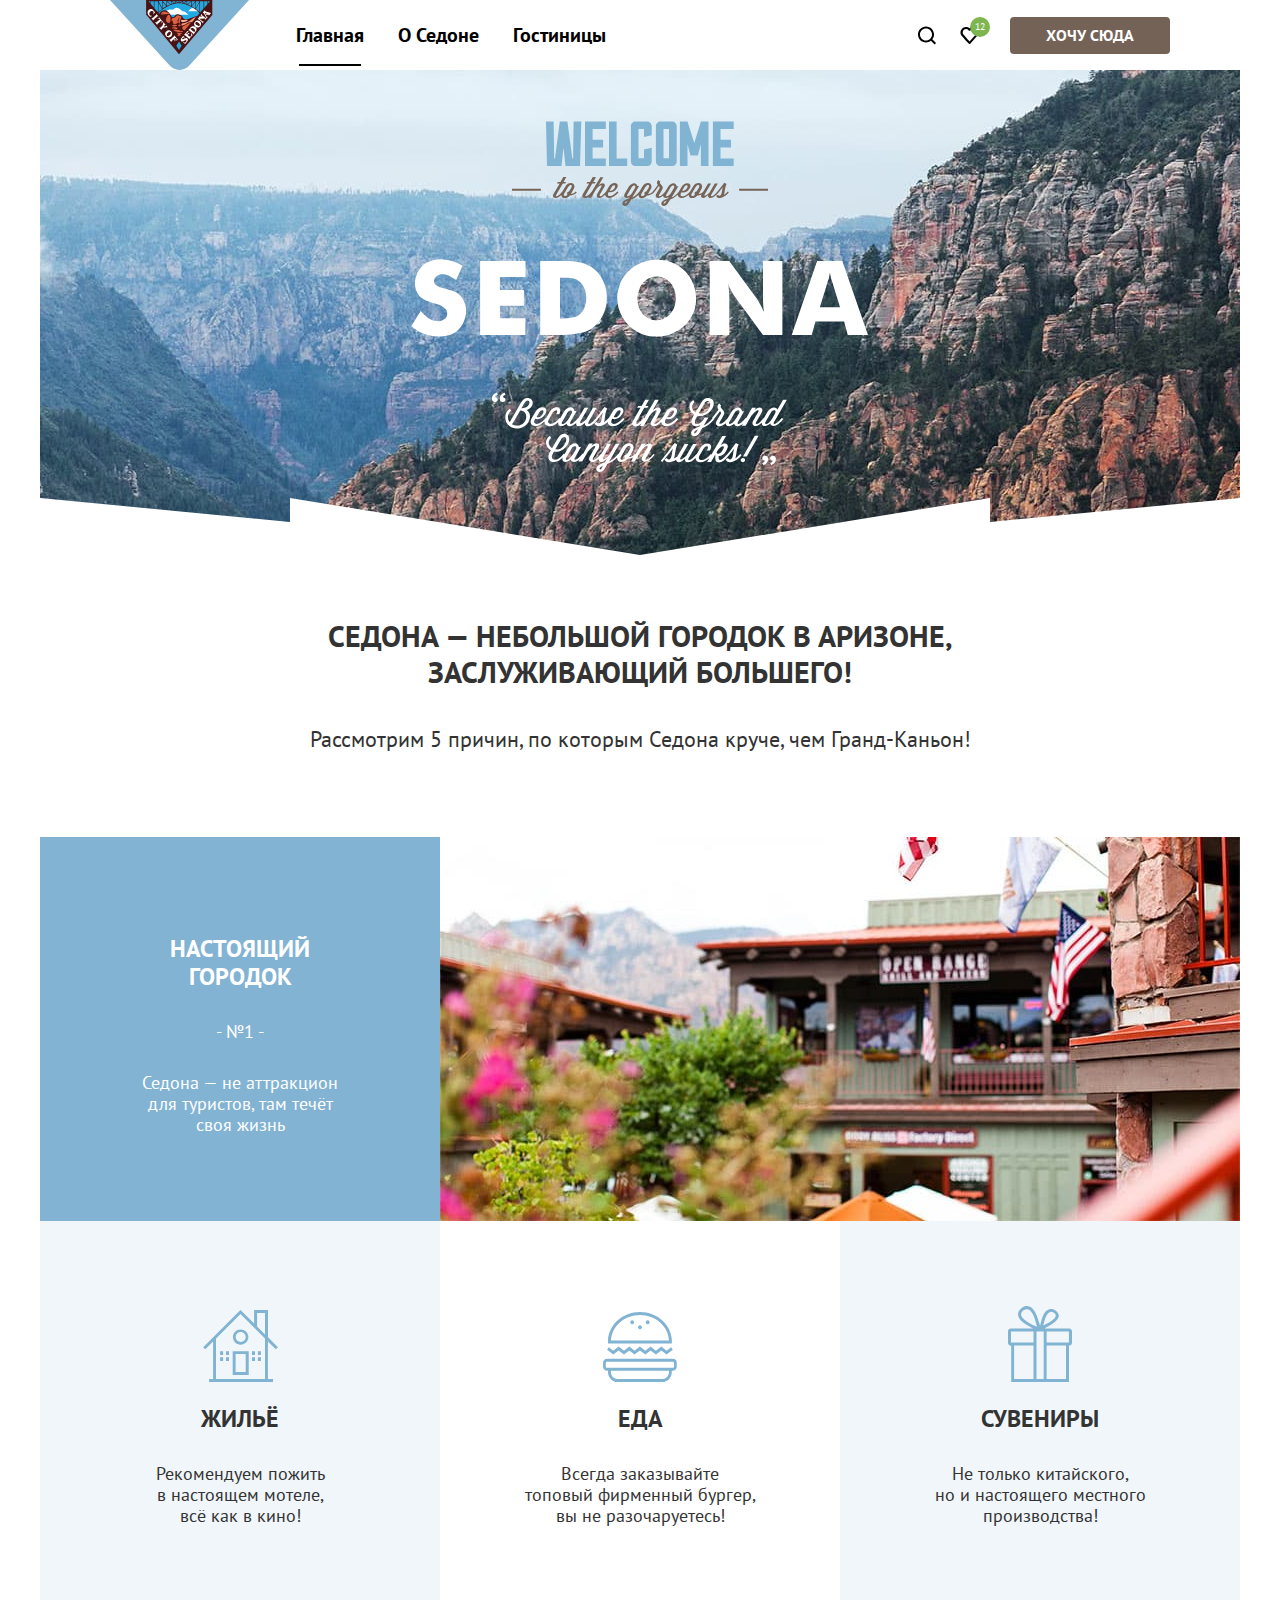
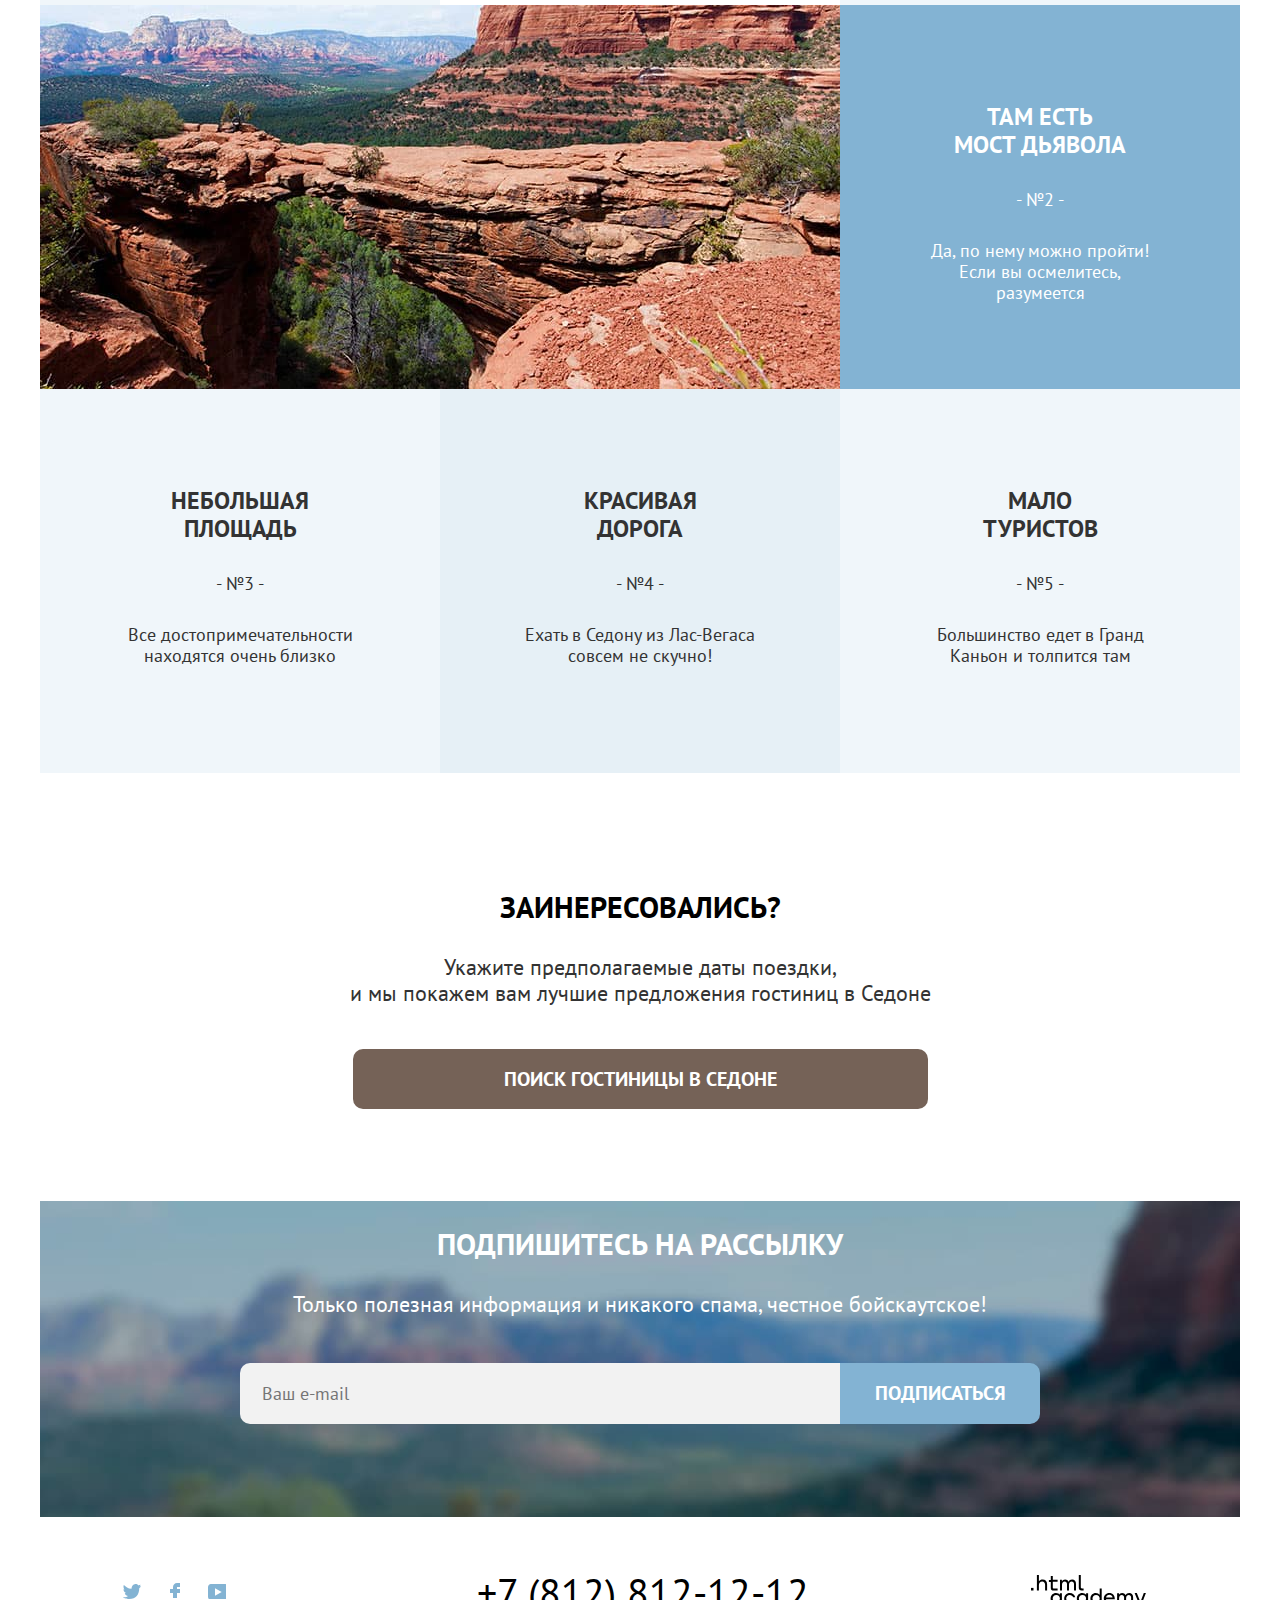
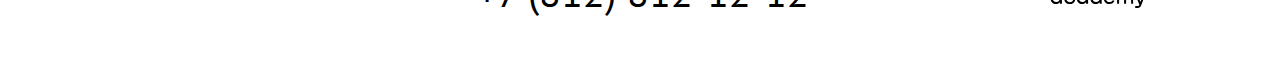
==== commit bf7b2e06: "feat: added styles and decorations to form and form elements" ====
--- a/index.html
+++ b/index.html
@@ -137,7 +137,7 @@
         </p>
         <form class="subscribe-form" method="post" action="https://echo.htmlacademy.ru/">
           <label class="visually-hidden" for="subscribe-email">Email</label>
-          <input class="subscribe-input" type="email" placeholder="Ваш e-mail" name="email" id="subscribe-email">
+          <input class="subscribe-input" type="email" placeholder="Ваш e-mail" name="email" id="subscribe-email" required>
           <button class="button button-large subscribe-button" type="submit">Подписаться</button>
         </form>
       </div>
--- a/css/style.css
+++ b/css/style.css
@@ -474,11 +474,30 @@
 }
 
 .subscribe-input {
+    font-family: inherit;
+    font-size: inherit;
     border: none;
     flex-grow: 1;
-    padding-left: 22px;
+    padding: 0 22px;
     border-radius: 10px 0 0 10px;
     background-color: #F2F2F2;
+    box-sizing: border-box;
+}
+
+.subscribe-input:hover {
+  background-color: #E6E6E6;
+}
+
+.subscribe-input:focus {
+  background-color: #E6E6E6;
+  border: 3px solid #83B3D3;
+  outline: none;
+}
+
+.subscribe-input.error {
+  background-color: #E6E6E6;
+  border: 2px solid #FF5757;
+  outline: none;
 }
 
 .subscribe-button {
@@ -517,6 +536,7 @@
     width: 40px;
     height: 40px;
     box-sizing: border-box;
+    border-radius: 10px;
 }
 
 .social-icon {
@@ -560,6 +580,7 @@
     color: #000000;
     text-decoration: none;
     font-style: normal;
+    border-radius: 10px;
 }
 
 .contacts-phone:hover {
@@ -584,6 +605,7 @@
     display: flex;
     justify-content: center;
     align-items: center;
+    border-radius: 10px;
 }
 
 .htmlacademy-link:hover * {
@@ -648,6 +670,8 @@
   min-height: 28px;
   box-sizing: border-box;
   padding: 3px 8px 3px;
+  cursor: pointer;
+  border-radius: 4px; 
 }
 
 .breadcrumbs-icon {
@@ -674,19 +698,17 @@
   background-image: url('../img/catalog/arrow-breadcrumbs.svg');
 }
 
-.breadcrumbs-link {
-  cursor: pointer;
-}
-
 .breadcrumbs-link:hover {
   opacity: 0.6;
 }
 
 .breadcrumbs-link:focus {
+  outline: none;
   box-shadow: inset 0 0 0 3px #83B3D3;
 }
 
 .breadcrumbs-link:active {
+  outline: none;
   box-shadow: none;
   opacity: 0.3;
 }
@@ -702,22 +724,29 @@
 
 .hotel-filter-group {
     margin: 0;
-    padding: 0;
-    width: 160px;
-    display: grid;
+    padding: 0;    
     border: none;
-    grid-template-columns: 1fr;
-    grid-template-rows: 60px 48px 43px;
+}
+
+.hotel-filter-wrapper {
+  width: fit-content;
+  min-width: 160px;
+  display: grid;
+  grid-template-columns: 1fr;
+  grid-template-rows: 60px 48px 43px;
 }
 
 .hotel-filter-group:nth-child(1) {
     margin-right: 57px;
 }
 
-.hotel-filter-group:nth-child(3) {
+.hotel-filter-group:nth-child(3) {    
+    margin-left: auto;
+}
+
+.hotel-filter-group:nth-child(3) div {
     width: 287px;
-    margin-left: auto;
-    grid-template-columns: 111px 33px 111px 33px;
+    grid-template-columns: 128px 33px 128px 33px;
 }
 
 .hotel-filter-group:nth-child(4) {
@@ -728,7 +757,7 @@
     font-size: 20px;
     margin: 0;
     padding: 0;
-    grid-row: 1 / -1;
+    grid-row: 1 / 2;
     grid-column: 1 / -1;
 }
 
@@ -736,51 +765,18 @@
     margin: 0;
     padding: 0;
     list-style-type: none;
-    grid-column: 1 / 2;
+    grid-column: 1 / -1;
     grid-row: 2 / -1;
 }
 
 .hotel-filter-item {
     padding-left: 40px;
     margin-bottom: 13px;
+    position: relative;
 }
 
 .hotel-filter-item:last-child {
     margin-bottom: 0;
-}
-
-.input-from {
-    grid-column: 1 / 3;
-    grid-row: 2 / 3;
-}
-
-.label-from {
-    grid-column: 2 / 3;
-    grid-row: 2 / 3;
-    border-right-width: 1px;
-}
-
-.input-to {
-    grid-column: 3 / -1;
-    grid-row: 2 / 3;
-    border-left-width: 1px;
-}
-
-.label-to {
-    grid-column: 4 / -1;
-    grid-row: 2 / 3;
-}
-
-.control-label {
-    padding: 0;
-    margin: 0;
-    padding-right: 13px;
-    align-self: center;
-}
-
-.filter-price-range {
-    grid-row: 3 / 4;
-    grid-column: 1 / -1;
 }
 
 .input-range {
@@ -790,6 +786,120 @@
   font-size: inherit;
   font-family: inherit;
   box-sizing: border-box;
+  padding: 14px 51px 11px 18px;
+  appearance: textfield;
+  outline: none;  
+}
+
+input[type=number]::-webkit-inner-spin-button, 
+input[type=number]::-webkit-outer-spin-button { 
+    -webkit-appearance: none;
+    -moz-appearance: none;
+    appearance: none;
+    margin: 0; 
+}
+
+.input-range:hover {
+  border-color: rgba(255, 255,255, 0.6);
+}
+
+.input-range:focus {
+  outline: none;  
+  box-shadow: inset 0 0 0 1.5px #81B3D2, 0 0 0 1.5px #81B3D2;
+}
+
+.input-range:active {
+  background-color: #756257;
+  box-shadow: none;
+  color: #FFFFFF;
+}
+
+.input-from {
+    grid-column: 1 / 3;
+    grid-row: 2 / 3;
+    border-right-width: 1px;
+    border-radius: 4px 0 0 4px;
+}
+
+.label-from {
+    grid-column: 2 / 3;
+    grid-row: 2 / 3;
+}
+
+.input-to {
+    grid-column: 3 / -1;
+    grid-row: 2 / 3;
+    border-left-width: 1px;
+    border-radius: 0 4px 4px 0;
+}
+
+.label-to {
+    grid-column: 4 / -1;
+    grid-row: 2 / 3;
+}
+
+.label-to, .label-from {
+  text-transform: uppercase;
+  opacity: 0.3;
+}
+
+.control-label {
+    padding: 0;
+    margin: 0;
+    padding-right: 13px;
+    align-self: center;
+}
+
+.filter-price-range {
+    grid-row: 3 / 4;
+    grid-column: 1 / -1;
+    position: relative;
+    width: 287px;
+    height: 4px;
+    margin-top: 32px;
+    background-color: rgba(255, 255,255, 0.3);
+}
+
+.filter-price-bar {
+  position: absolute;
+  top: 0;
+  height: 4px;
+  background-color: #FFFFFF;
+  max-width: 287px;
+}
+
+.range-toggle {
+  position: absolute;
+  width: 20px;
+  height: 20px;
+  background-color: #FFFFFF;
+  border-radius: 5px;
+  border: none;
+  top: 50%;  
+}
+
+.range-toggle:hover {
+  box-shadow: 0 4px 10px 0 rgba(0, 0, 0, 0.25);
+}
+
+.range-toggle:focus {
+  outline: 3px solid #83B3D3;
+  box-shadow: 0 4px 10px 0 rgba(0, 0, 0, 0.25);  
+}
+
+.range-toggle:active {
+  outline: 2px solid #83B3D3;
+  box-shadow: 0 4px 10px 0 rgba(0, 0, 0, 0.25);
+}
+
+.range-min {
+  left: 0;
+  transform: translate(-50%, -50%);
+}
+
+.range-max {
+  right: 0;
+  transform: translate(50%, -50%);
 }
 
 .filter-submit-button {
@@ -802,7 +912,10 @@
   color: inherit;
   border: none;
   grid-row: 3 / 4;
+  justify-self: center;
   align-self: self-end;
+  width: 100px;
+  border-radius: 4px;
 }
 
 .filter-reset-button:hover {
@@ -817,7 +930,7 @@
 .filter-submit-button:focus {
   outline: none;
   border: none;
-  box-shadow: 0 0 0 3px #FFFFFF;
+  box-shadow: inset 0 0 0 3px #FFFFFF;
 }
 
 .filter-reset-button:active {
@@ -827,6 +940,55 @@
 
 .filter-submit-button:active {
   box-shadow: none;
+}
+
+
+.control-input ~ .control-mark {
+  position: absolute;
+  width: 20px;
+  height: 20px;
+  background-color: #FFFFFF;
+  border-radius: 4px;
+  top: 50%;
+  left: 0;
+  transform: translateY(-50%);
+  box-sizing: border-box;
+}
+
+.control-input[type="checkbox"]:checked ~ .control-mark {
+  background-image: url('../img/catalog/checkbox-tick.svg');
+  background-repeat: no-repeat;
+  background-position: 4px 5px;
+}
+
+.control-input[type="radio"] ~ .control-mark {  
+  border-radius: 50%;  
+}
+
+.control-input[type="radio"]:checked ~ .control-mark:before {
+  content: "";  
+  position: absolute;
+  top: 50%;
+  left: 50%;
+  width: 10px;
+  height: 10px;
+  border-radius: 50%;
+  transform: translate(-50%, -50%);
+  background-color: #3F5E72;
+}
+
+.control-input:hover ~ .control-mark {
+  background-color: rgba(255, 255,255, 0.6);
+}
+
+.control-input:focus ~ .control-mark {
+  background-color: rgba(255, 255,255, 0.6);
+  outline: 3px solid #83B3D3;
+}
+
+.control-input[type="checkbox"]:active ~ .control-mark {
+  background-color: rgba(255, 255,255, 0.3);
+  outline: none;
 }
 
 /* Catalog header */
@@ -855,11 +1017,47 @@
   text-align: start;
 }
 
-.sorting-type {
+
+.select-control {
     width: 287px;
     height: 48px;
-    line-height: 48px;
-    outline: 1px solid #333333;
+    line-height: 21px;
+    border: 2px solid #E6E6E6;    
+    box-sizing: border-box;
+    background-image: url('../img/catalog/dropdown.svg');
+    background-repeat: no-repeat;
+    background-position: top 50% right 20px;
+    border-radius: 4px;
+}
+
+.select-control:hover {
+  border: 2px solid #83B3D3;
+}
+
+.select-control:focus,
+.select-control[open] {
+  border: 2px solid #83B3D3;
+  outline: none;
+}
+
+.select-control:active {
+  opacity: 0.3;
+}
+
+.select-control summary {
+  list-style: none;
+  padding: 12px 32px 12px 20px;
+}
+
+.select-control ul {
+  list-style-type: none;
+  margin: 0;
+  padding: 0;
+  padding-left: 20px;
+}
+
+.select-control li{
+  margin-top: 5px;
 }
 
 .render-type-list {
@@ -1109,6 +1307,7 @@
     width: 160px;
     height: 48px;
     font-size: inherit;
-    outline: 1px solid #333333;
     margin-left: 51px;
-}
+    appearance: none;
+    padding: 13px 60px 13px 17px;
+}
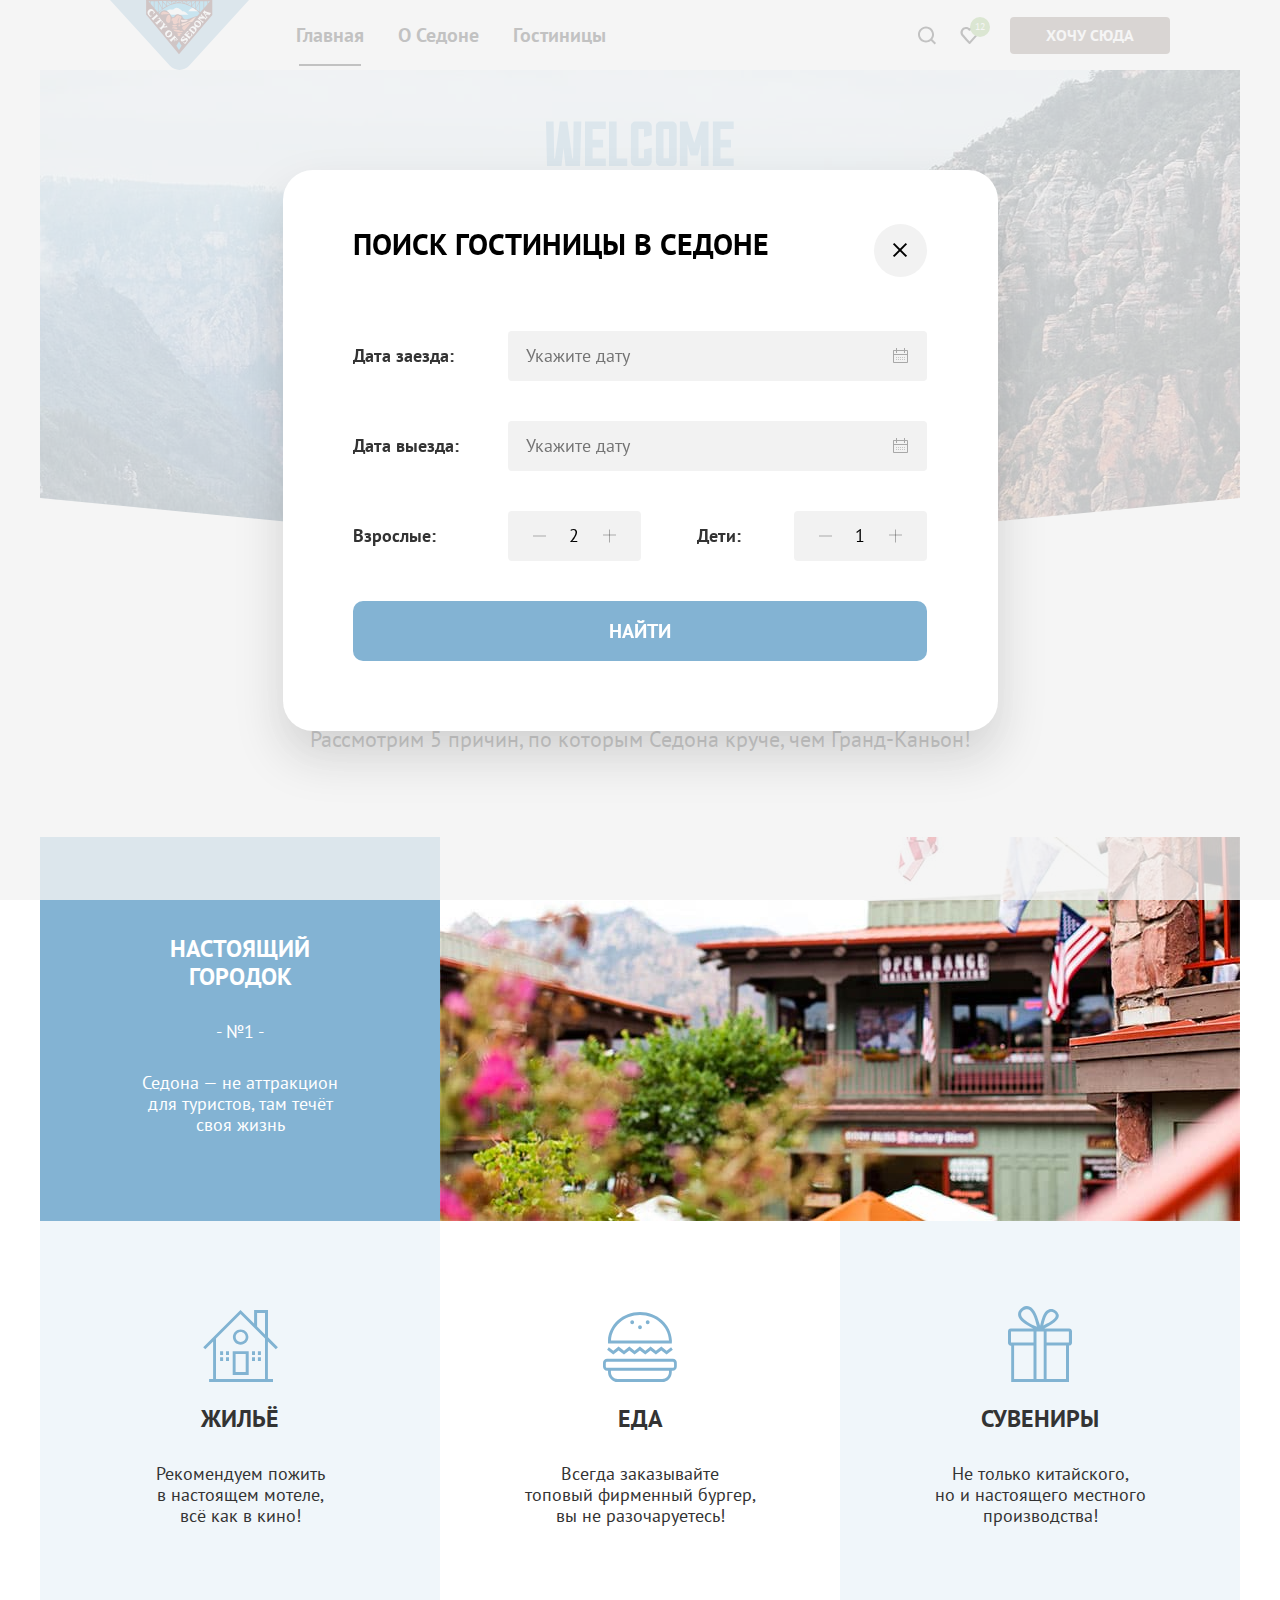
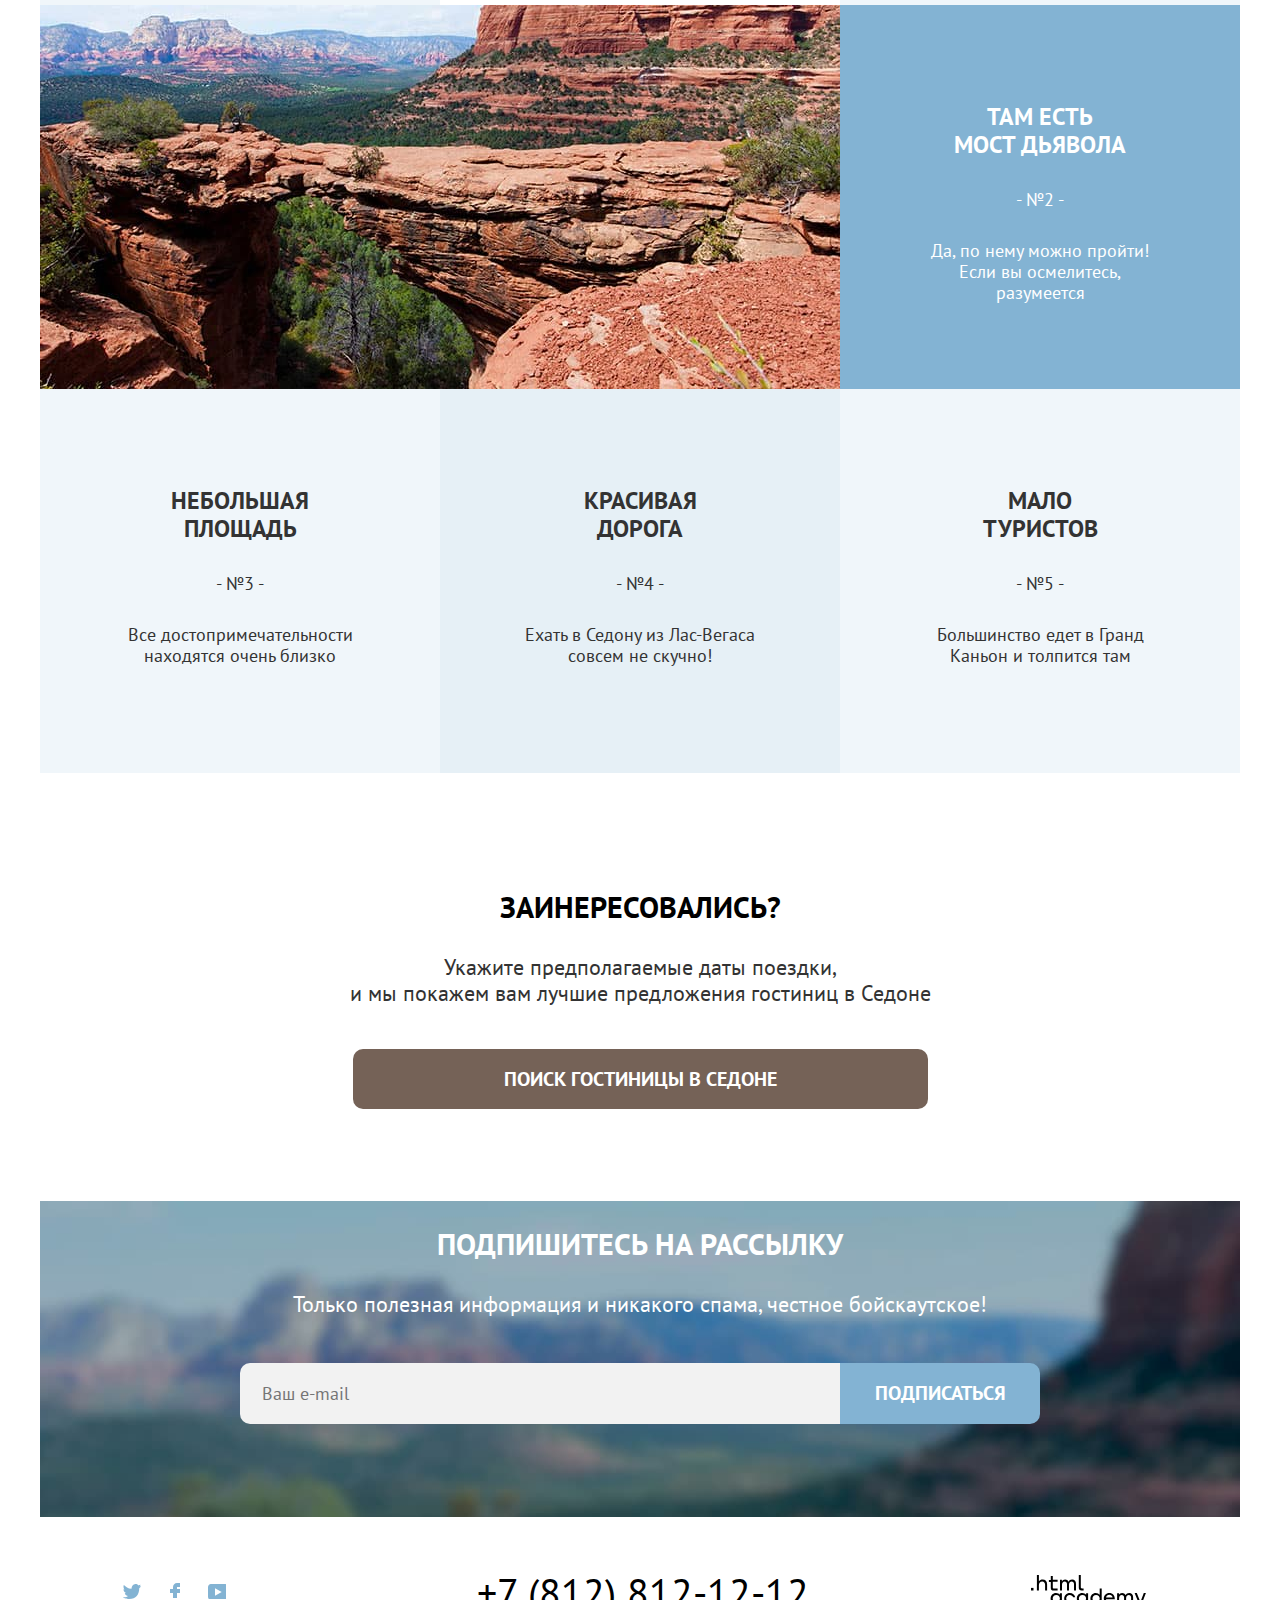
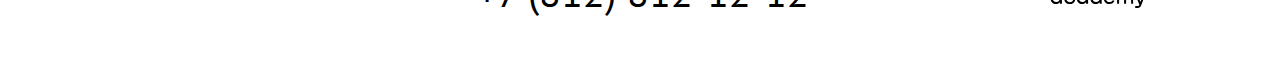
==== commit 4df6f9e5: "feat: create layout for the modal window" ====
--- a/index.html
+++ b/index.html
@@ -137,7 +137,7 @@
         </p>
         <form class="subscribe-form" method="post" action="https://echo.htmlacademy.ru/">
           <label class="visually-hidden" for="subscribe-email">Email</label>
-          <input class="subscribe-input" type="email" placeholder="Ваш e-mail" name="email" id="subscribe-email" required>
+          <input class="custom-input" type="email" placeholder="Ваш e-mail" name="email" id="subscribe-email" required>
           <button class="button button-large subscribe-button" type="submit">Подписаться</button>
         </form>
       </div>
@@ -193,5 +193,31 @@
           </a>
     </div>
   </footer>
+
+  <div class="modal-container">
+    <div class="modal modal-search">
+      <form class="modal-form">
+        <h2 class="modal-title">Поиск гостиницы в Седоне</h2>
+        <button class="modal-close"></button>
+        <label for="modal-checkin">Дата заезда:</label>
+        <input class="custom-input modal-date" type="text" name="modal-checkin" id="modal-checkin" placeholder="Укажите дату">
+        <label for="modal-checkout">Дата выезда:</label>
+        <input class="custom-input modal-date" type="text" name="modal-checkout" id="modal-checkout" placeholder="Укажите дату">
+        <label for="adult-qty">Взрослые:</label>
+        <div class="qty-control">
+          <input class="custom-input modal-input-number" type="number" name="adult-qty" id="adult-qty" value="2">
+          <button class="button decrement-button"></button>
+          <button class="button increment-button"></button>  
+        </div>
+        <label for="kids-qty">Дети:</label>
+        <div class="qty-control">
+          <input class="custom-input modal-input-number" type="number" name="kids-qty" id="kids-qty" value="1">
+          <button class="button decrement-button"></button>
+          <button class="button increment-button"></button>          
+        </div>
+        <button type="submit" class="button button-large modal-submit">Найти</button>
+      </form>    
+    </div>
+  </div>
 </body>
 </html>
--- a/css/style.css
+++ b/css/style.css
@@ -473,7 +473,7 @@
     margin-bottom: 93px;
 }
 
-.subscribe-input {
+.custom-input {
     font-family: inherit;
     font-size: inherit;
     border: none;
@@ -484,17 +484,17 @@
     box-sizing: border-box;
 }
 
-.subscribe-input:hover {
+.custom-input:hover {
   background-color: #E6E6E6;
 }
 
-.subscribe-input:focus {
+.custom-input:focus {
   background-color: #E6E6E6;
   border: 3px solid #83B3D3;
   outline: none;
 }
 
-.subscribe-input.error {
+.custom-input.error {
   background-color: #E6E6E6;
   border: 2px solid #FF5757;
   outline: none;
@@ -1311,3 +1311,210 @@
     appearance: none;
     padding: 13px 60px 13px 17px;
 }
+
+/* Modals */
+
+.modal-container {
+  position: fixed;
+  top: 0;
+  left: 0;
+  width: 100%;
+  height: 100%;
+  background-color: rgba(242, 242,242, 0.8);
+  display: flex;
+  z-index: 2;
+}
+
+.modal-search {
+  position: relative;
+  margin: auto;
+  width: 715px;
+  height: 561px;
+  border-radius: 30px;
+  background-color: #FFFFFF;
+  box-shadow: 0 25px 50px 0 rgba(0, 0, 0, 0.15);
+  padding: 70px;
+  padding-top: 54px;
+  box-sizing: border-box;   
+}
+
+.modal-form {
+  display: grid;
+  grid-template-columns: 155px 189px 97px 133px;
+  grid-row-gap: 40px;
+}
+
+.modal-title {
+  margin: 0;
+  padding: 0;
+  grid-column: 1 / 4;
+  font-size: 30px;
+  line-height: 40px;
+  text-transform: uppercase;
+  color:#000000;
+}
+
+.modal-close {
+  grid-column: 4 / 5;
+  width: 53px;
+  height: 53px;
+  align-self: start;
+  justify-self: end;
+  border-radius: 50%;
+  background-color: #F2F2F2;
+  position: relative;
+  cursor: pointer;
+  border: none;
+  margin-bottom: 14px;
+}
+
+.modal-close:before, .modal-close:after {
+  content: '';
+  width: 18px;
+  height: 2px;
+  background-color: #000000;
+  position: absolute;
+  top: 50%;
+  left: 50%;
+}
+
+.modal-close:before {
+  transform: translate(-50%, -50%) rotate(45deg);
+}
+
+.modal-close:after {
+  transform: translate(-50%, -50%) rotate(-45deg);
+}
+
+.modal-close:hover {
+  background-color: #E6E6E6;
+}
+
+.modal-close:focus {
+  outline: 3px solid #83B3D3;
+  background-color: #E6E6E6;
+}
+
+.modal-close:active {
+  outline: none;
+  background-color: #E6E6E6;
+}
+
+.modal-close:active:before, .modal-close:active:after {
+  background-color: rgba(0, 0, 0, 0.3);
+}
+
+.modal-form input {  
+  height: 50px;
+  border-radius: 4px;  
+}
+
+.modal-form label {
+  margin: 0;
+  padding: 0;
+  align-self: center;
+  font-weight: bold;
+}
+
+.modal-date {
+  grid-column: 2 / -1;
+  padding-left: 18px;
+  padding-right: 51px;
+  background-image: url('../img/catalog/calendar-icon.svg');
+  background-repeat: no-repeat;
+  background-position: top 50% right 19px;
+}
+
+.modal-date:active {
+  border: 2px solid #000000;
+}
+
+.modal-submit {
+  grid-column: 1 / -1;
+  height: 60px;
+  border-radius: 10px;  
+}
+
+.qty-control {
+  position: relative;
+  width: 133px;
+}
+
+.modal-form input[type="number"] {
+  width: 133px;
+  text-align: center;
+  appearance: textfield;
+}
+
+
+.increment-button, 
+.decrement-button {
+  position: absolute;
+  top: 50%;
+  transform: translateY(-50%);
+  width: 25px;
+  height: 25px;
+  background-color: transparent;  
+  margin: 0;
+  padding: 0;
+}
+
+.increment-button {
+  right: 19px;
+}
+
+.increment-button:before, 
+.increment-button:after, 
+.decrement-button:before {
+  margin: 0;
+  padding: 0;
+  content: "";
+  display: flex;
+  margin: auto;
+  width: 13px;
+  height: 1px;
+  background-color: rgba(0, 0, 0, 0.3);
+}
+
+.increment-button:after {
+  transform: rotate(90deg);
+}
+
+.decrement-button {
+  left: 19px;
+}
+
+.increment-button:hover, 
+.decrement-button:hover {
+  background-color: transparent;
+}
+
+.increment-button:hover:before,
+.increment-button:hover:after,  
+.decrement-button:hover:before {
+  background-color: #000000;  
+}
+
+.increment-button:focus, 
+.decrement-button:focus {
+  outline: 3px solid #83B3D3;
+  background-color: transparent;
+}
+
+.increment-button:focus:before,
+.increment-button:focus:after,  
+.decrement-button:focus:before {
+  background-color: #000000;
+}
+
+.increment-button:active, 
+.decrement-button:active {
+  outline: none;
+  background-color: transparent;
+}
+
+.increment-button:active:before,
+.increment-button:active:after,  
+.decrement-button:active:before {
+  background-color: rgba(0, 0, 0, 0.3);
+}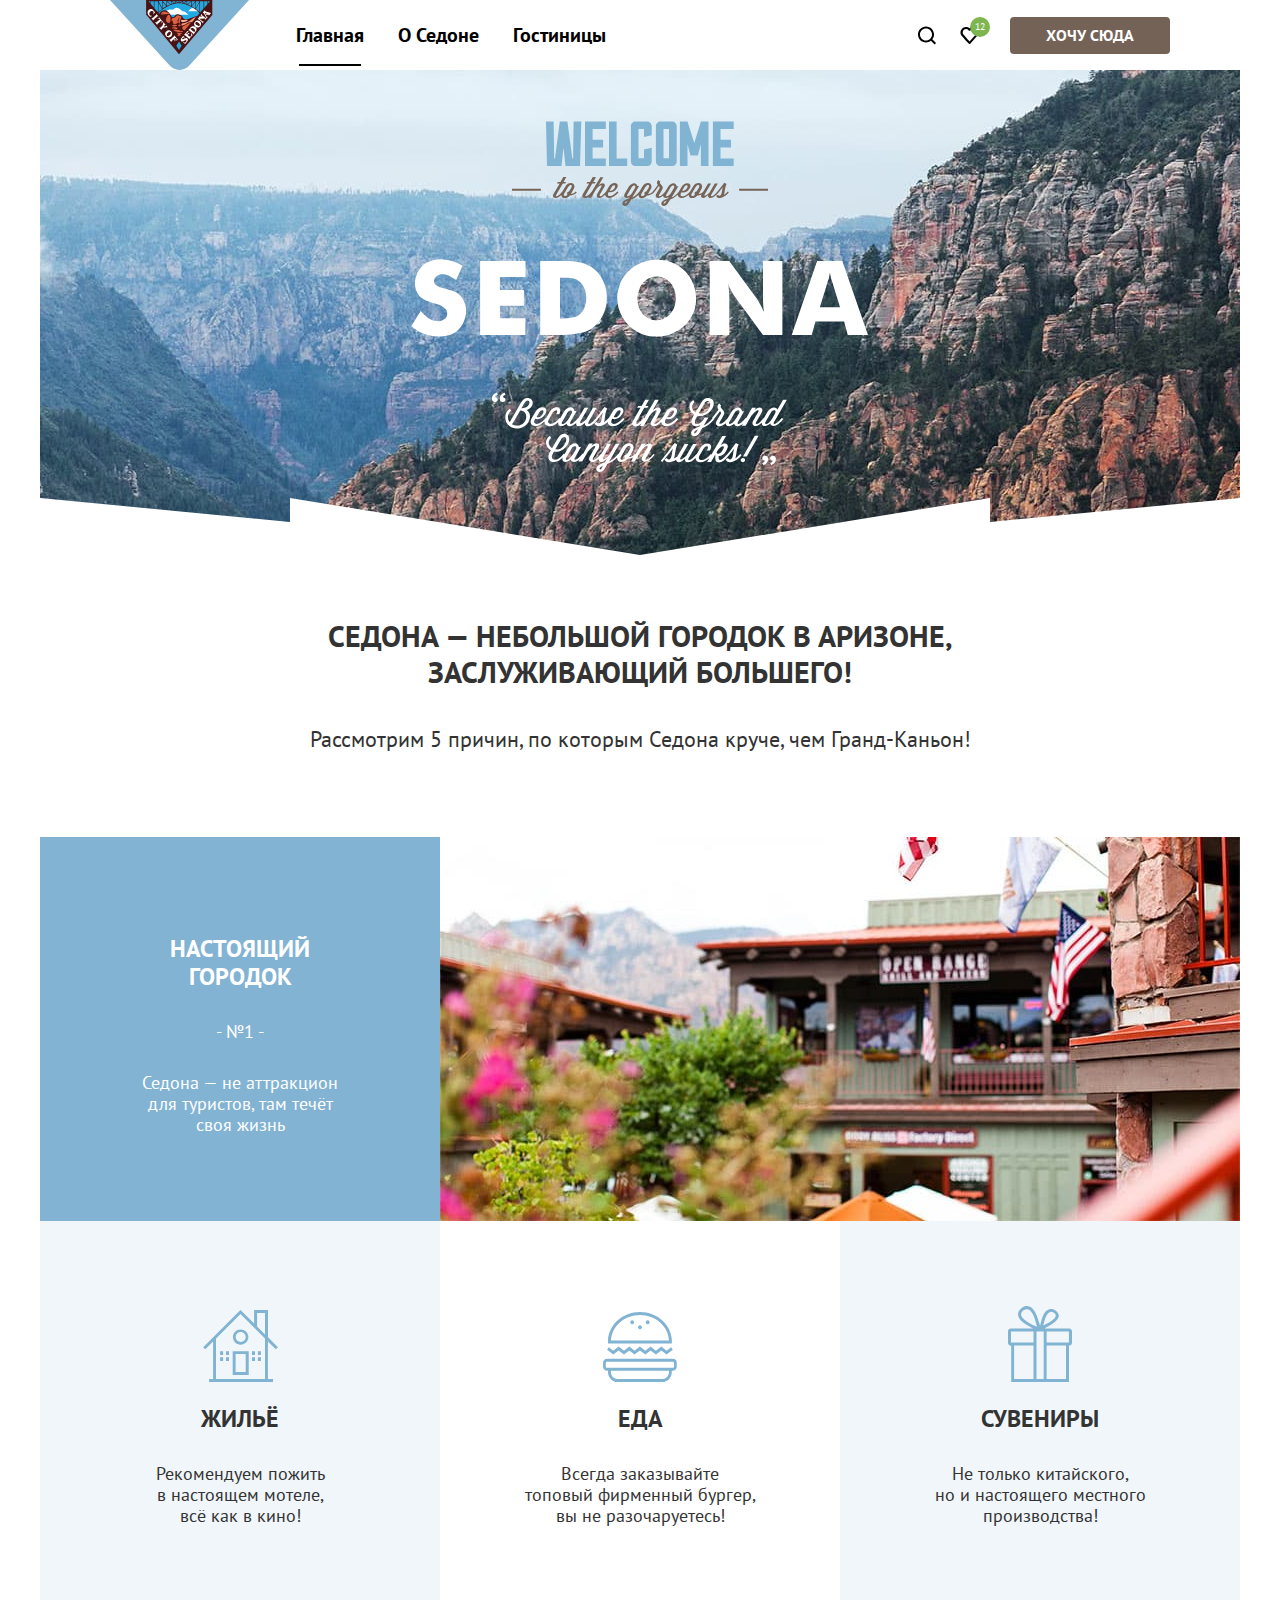
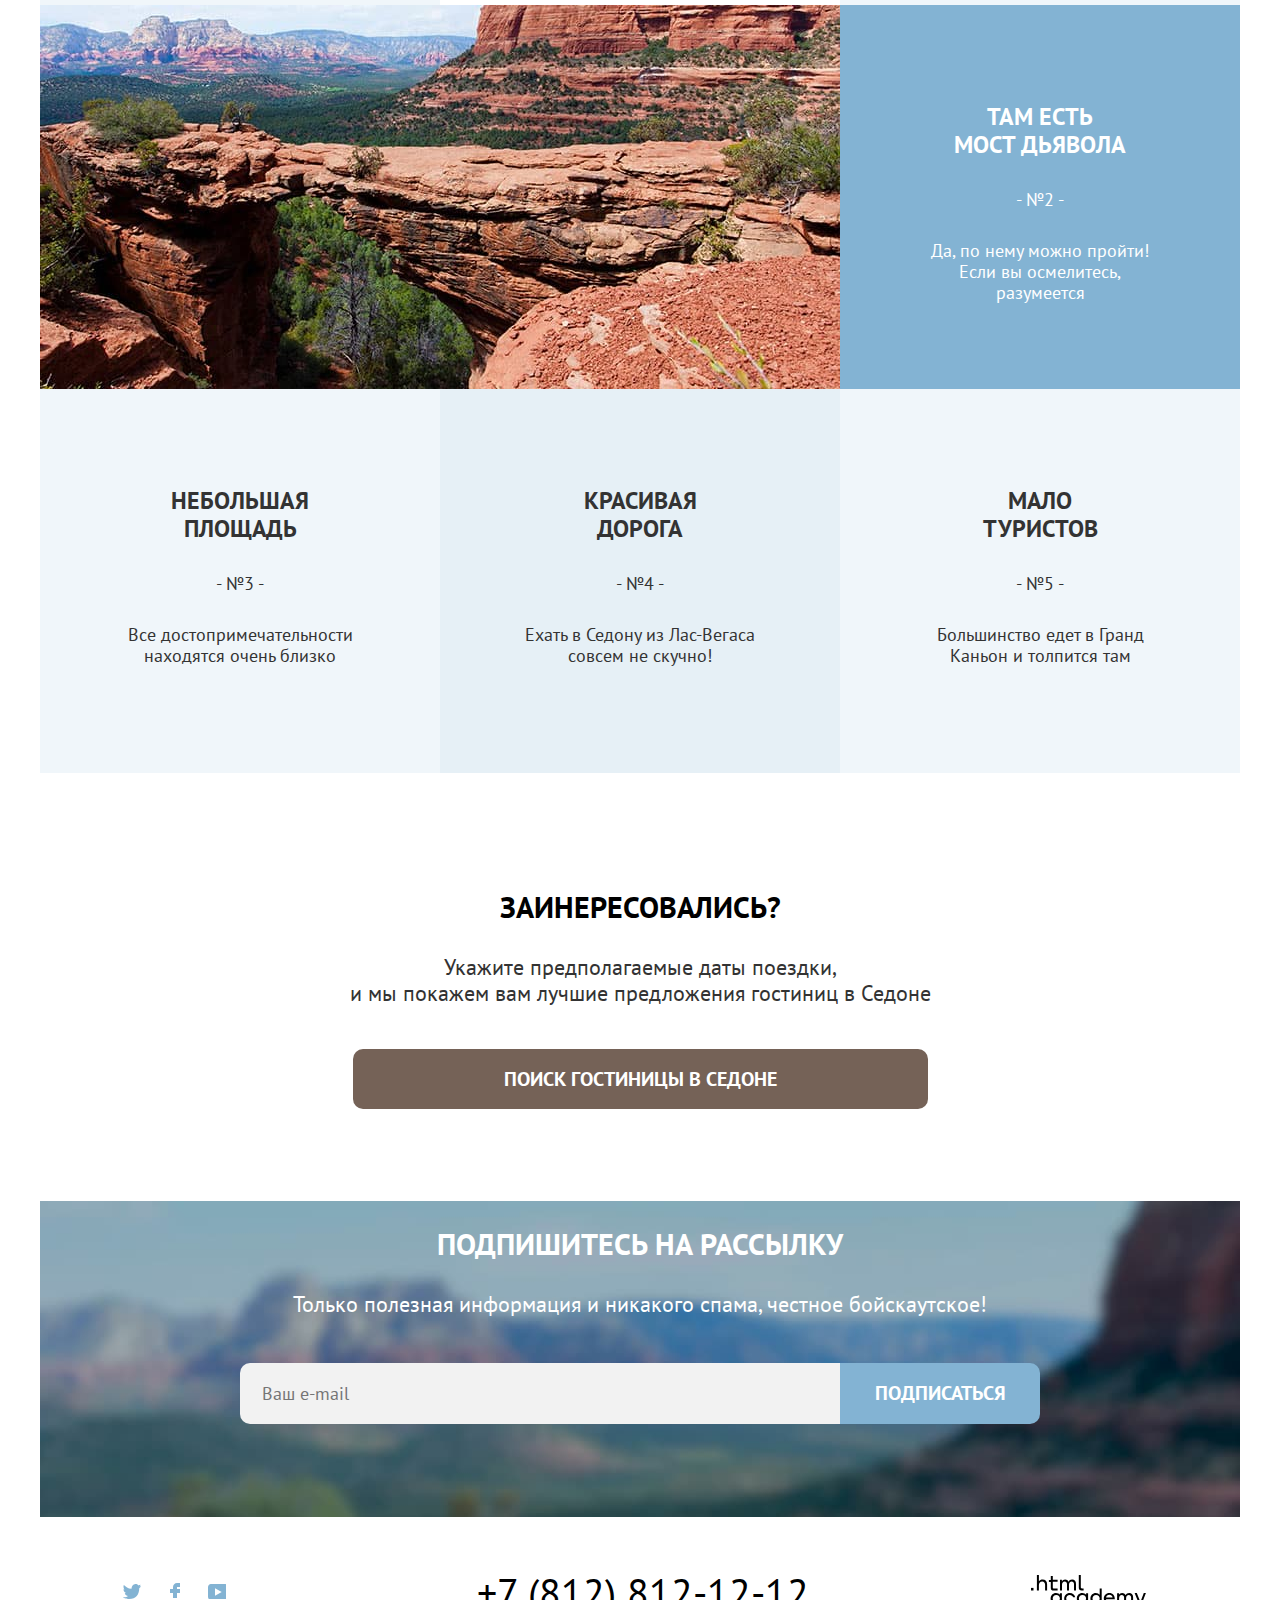
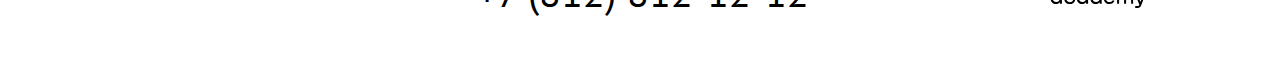
==== commit 842a6ee9: "feat: завершает создание модального окна, добавляет сообщения об ошибке/успехе, добавляет всплывающу" ====
--- a/index.html
+++ b/index.html
@@ -196,20 +196,31 @@
 
   <div class="modal-container">
     <div class="modal modal-search">
-      <form class="modal-form">
+      <form class="modal-form" method="post" action="https://echo.htmlacademy.ru/">
         <h2 class="modal-title">Поиск гостиницы в Седоне</h2>
         <button class="modal-close"></button>
         <label for="modal-checkin">Дата заезда:</label>
-        <input class="custom-input modal-date" type="text" name="modal-checkin" id="modal-checkin" placeholder="Укажите дату">
+        <div class="modal-date-wrapper">
+          <input class="custom-input modal-date" type="text" name="modal-checkin" id="modal-checkin" placeholder="Укажите дату">
+          <span class="modal-error-message">Мы не можем отправить вас в прошлое.</span>
+        </div>
         <label for="modal-checkout">Дата выезда:</label>
-        <input class="custom-input modal-date" type="text" name="modal-checkout" id="modal-checkout" placeholder="Укажите дату">
+        <div class="modal-date-wrapper">
+          <input class="custom-input modal-date" type="text" name="modal-checkout" id="modal-checkout" placeholder="Укажите дату">
+          <span class="modal-success-message">На эти даты есть свободные номера. Пока есть.</span>
+        </div>
         <label for="adult-qty">Взрослые:</label>
         <div class="qty-control">
           <input class="custom-input modal-input-number" type="number" name="adult-qty" id="adult-qty" value="2">
           <button class="button decrement-button"></button>
           <button class="button increment-button"></button>  
         </div>
-        <label for="kids-qty">Дети:</label>
+        <label for="kids-qty">
+          Дети:
+          <div class="info-tooltip">
+            <p class="tooltip-text">Укажите количество детей, которые будут с вами, возраст которых от 6 до 18 лет. Дети до 6 лет размещаются бесплатно.</p>
+          </div>
+        </label>
         <div class="qty-control">
           <input class="custom-input modal-input-number" type="number" name="kids-qty" id="kids-qty" value="1">
           <button class="button decrement-button"></button>
--- a/css/style.css
+++ b/css/style.css
@@ -1313,8 +1313,11 @@
 }
 
 /* Modals */
-
 .modal-container {
+  display: none;
+}
+
+.modal-container.open {
   position: fixed;
   top: 0;
   left: 0;
@@ -1414,10 +1417,29 @@
   padding: 0;
   align-self: center;
   font-weight: bold;
+  position: relative;
+}
+
+.modal-date-wrapper {
+  grid-column: 2 / -1;
+  position: relative;
+}
+
+.modal-success-message, .modal-error-message {
+  position: absolute;
+  bottom: -29px;
+  left: 0;
+  font-size: 16px;
+  line-height: 29px;
+  height: 29px;
+}
+
+.modal-error-message {
+  color: #FF5757;
 }
 
 .modal-date {
-  grid-column: 2 / -1;
+  width: 100%;  
   padding-left: 18px;
   padding-right: 51px;
   background-image: url('../img/catalog/calendar-icon.svg');
@@ -1433,6 +1455,52 @@
   grid-column: 1 / -1;
   height: 60px;
   border-radius: 10px;  
+}
+
+.info-tooltip {  
+  position: absolute;
+  width: 25px;
+  height: 25px;
+  top: 50%;
+  right: 18px;
+  transform: translateY(-50%);
+  border-radius: 50%;
+  background-image: url('../img/catalog/info-tooltip.svg');
+  background-repeat: no-repeat;
+}
+
+.tooltip-text {
+  display: none;
+  position: absolute;
+  left: 50%;
+  top: 28px;
+  transform: translateX(-50%);
+  width: 256px;
+  height: 143px;
+  border-radius: 10px;
+  background-color: #333333;
+  color: #FFFFFF;
+  box-shadow: 0 15px 30px 0 rgba(0, 0, 0, 0.3);
+  padding: 15px 18px 18px 22px;
+  font-size: 16px;
+  line-height: 20px;
+  box-sizing: border-box;
+  font-weight: 400;
+}
+
+.tooltip-text::before {
+  content: '';
+  position: absolute;
+  top: -7px;
+  left: 50%;
+  height: 15px;
+  width: 15px;
+  transform: translateX(-50%) rotate(45deg);
+  background-color: inherit;
+}
+
+.info-tooltip:hover .tooltip-text {
+  display: block;
 }
 
 .qty-control {
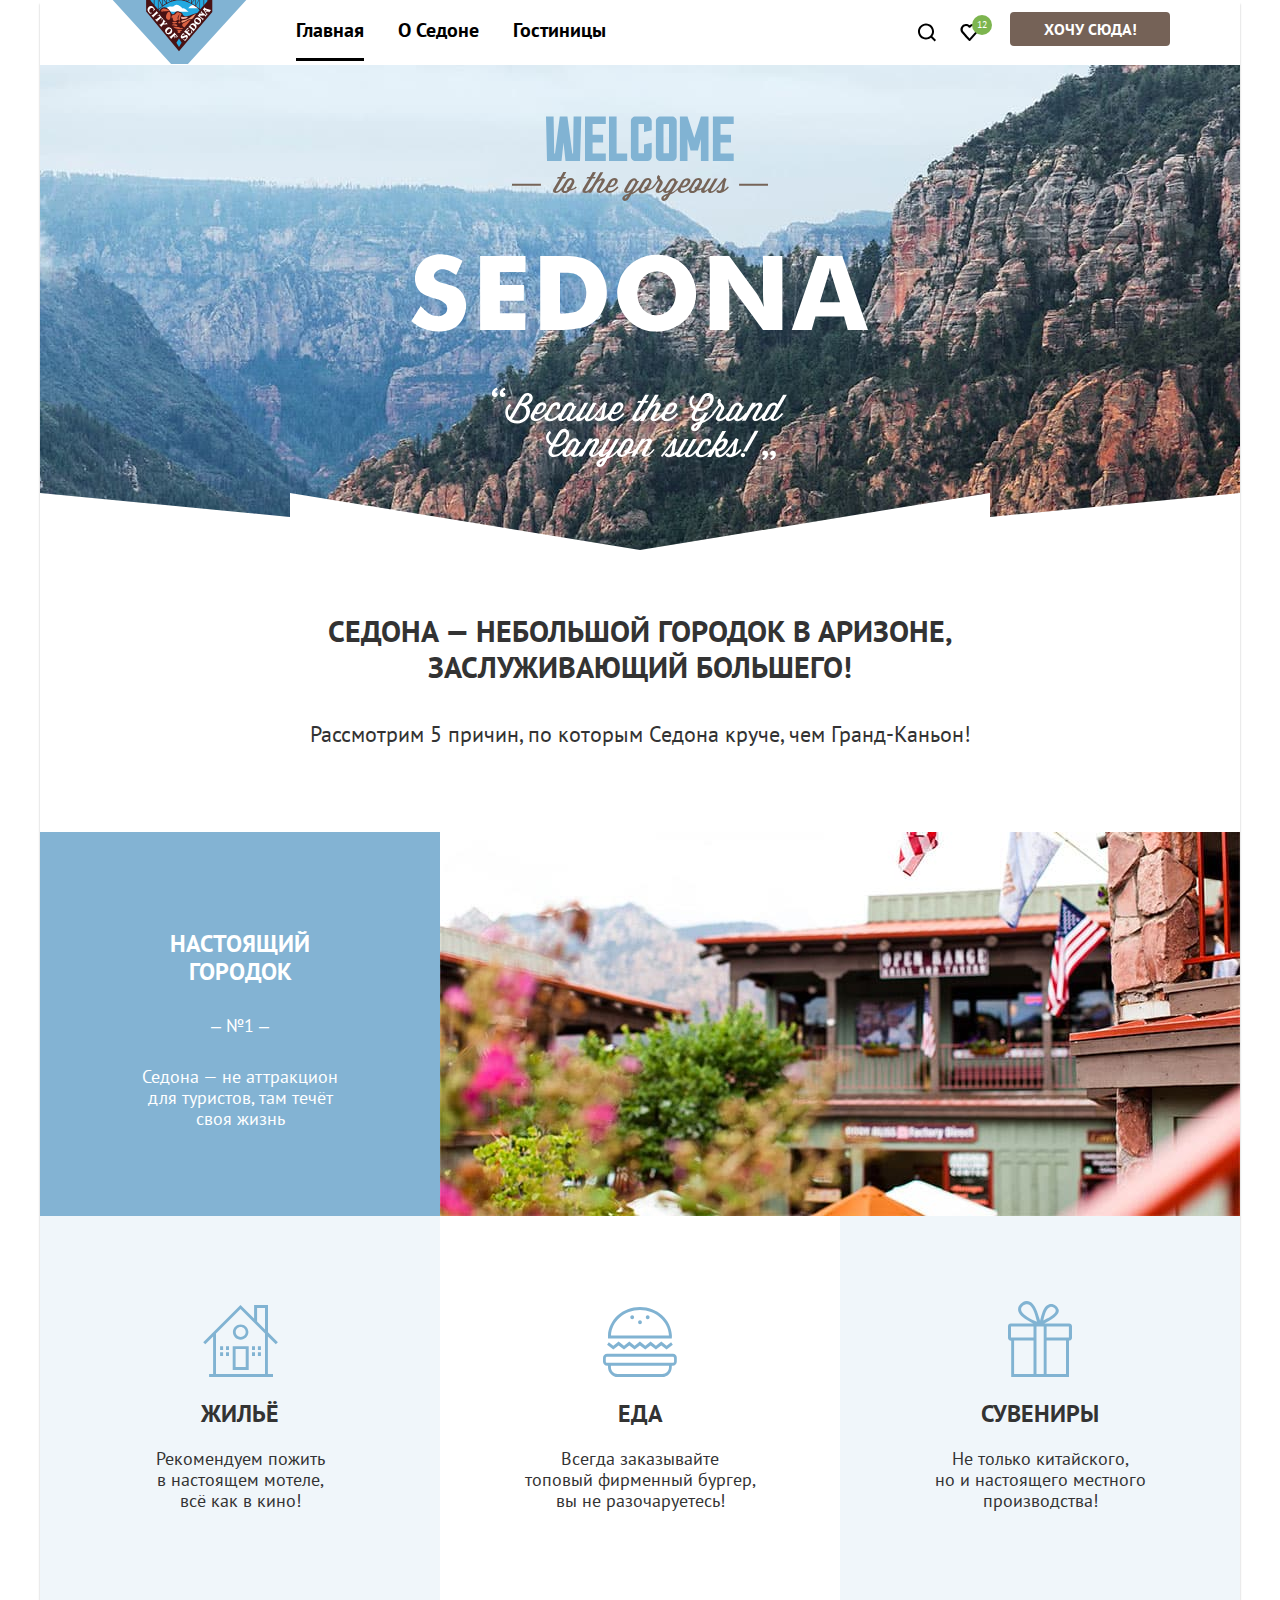
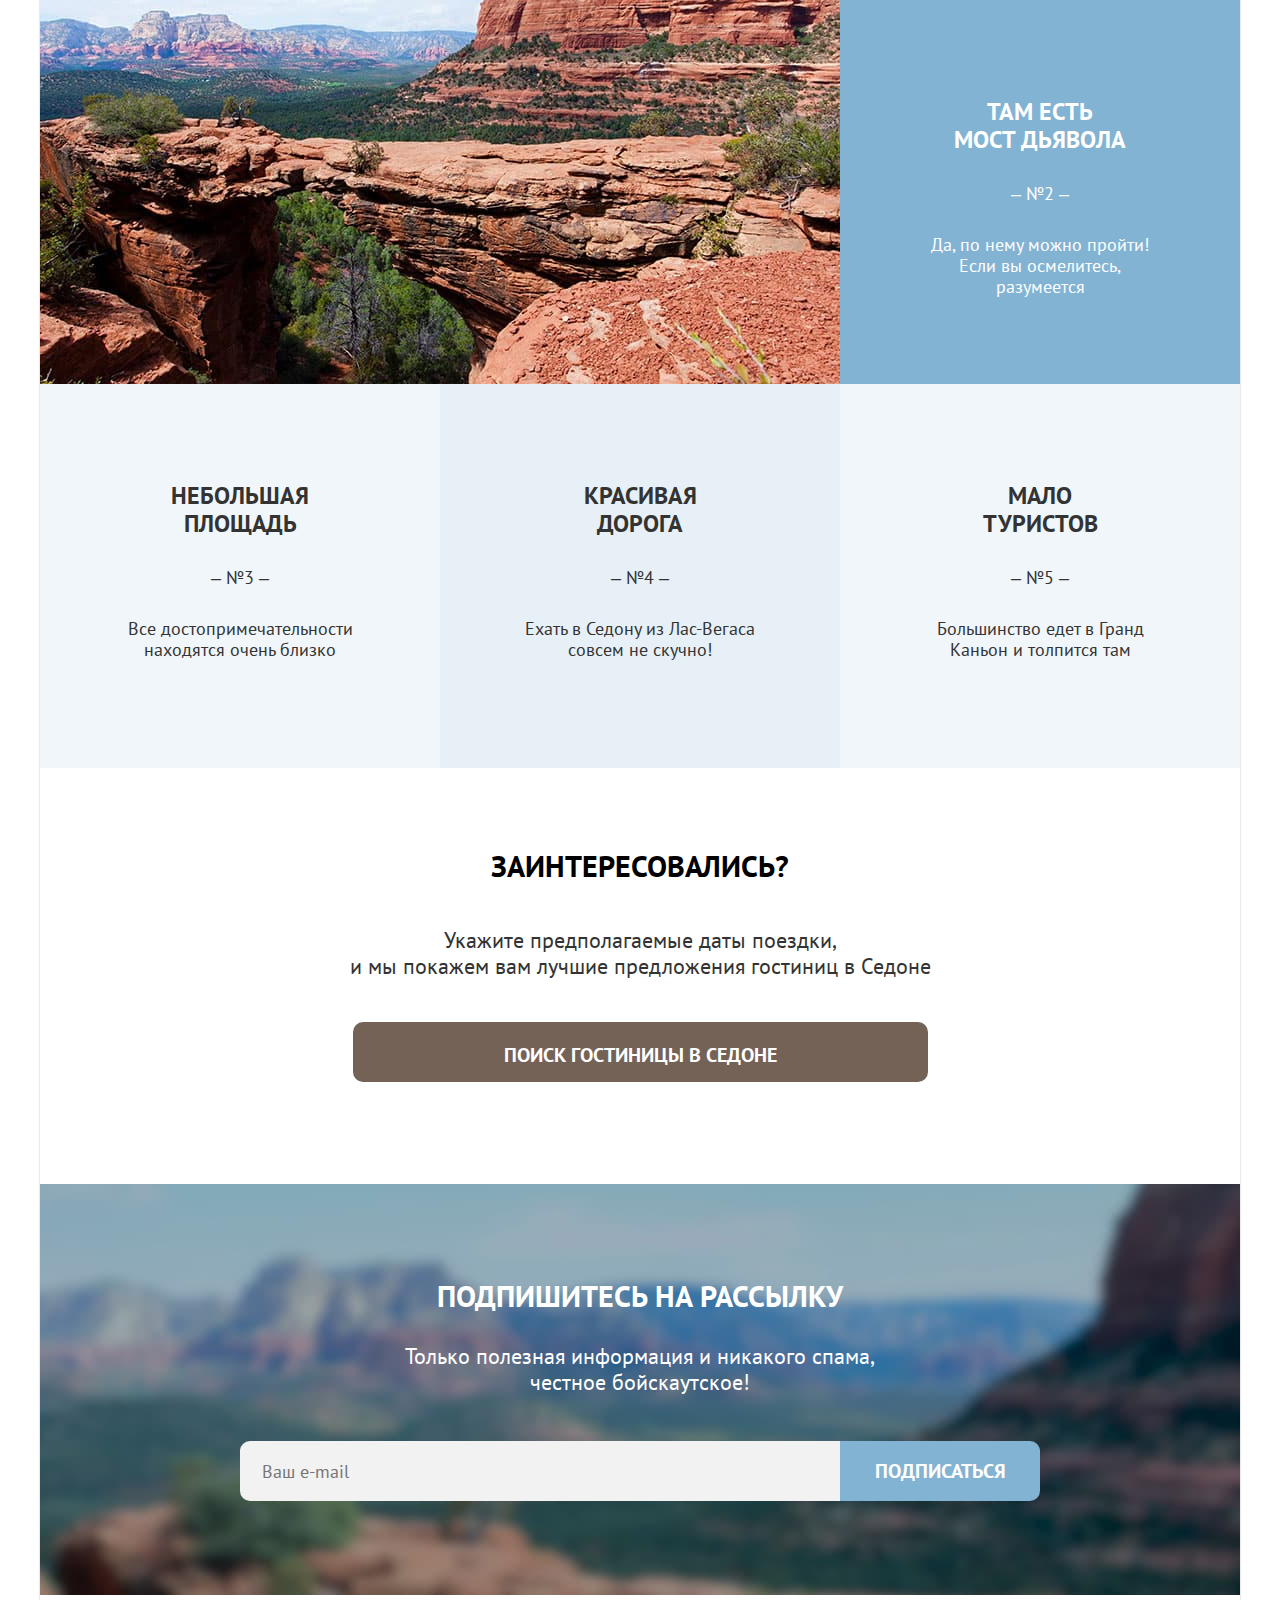
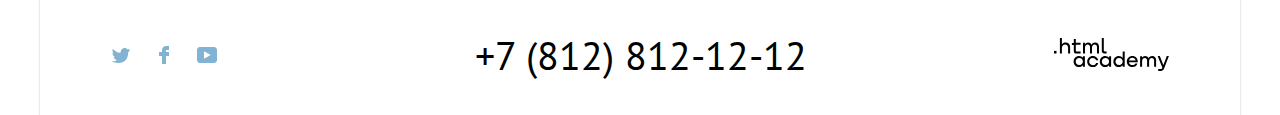
==== commit 5293d5de: "fix: Выполнена шлифовка проекта на соблюдение кодгайда академии. Проект проверен на соответствие мак" ====
--- a/index.html
+++ b/index.html
@@ -4,13 +4,14 @@
   <meta charset="UTF-8">
   <meta name="viewport" content="width=device-width, initial-scale=1.0">
   <title>Седона</title>
+  <link rel="shortcut icon" href="favicon.png" type="image/png">
   <link rel="stylesheet" href="css/style.css">
 </head>
 <body class="body">
 
   <header class="page-header">
     <nav class="navigation">
-      <img class="logo" src="img/logo.svg" alt="sedona logo" width="139" height="70">
+      <img class="logo" src="img/logo.svg" alt="sedona logo." width="139" height="64">
         <ul class="navigation-menu navigation-list">
           <li class="navigation-item">
             <a class="navigation-link active" href="">Главная</a>
@@ -24,17 +25,17 @@
         </ul>
         <div class="navigation-user navigation-list">
             <a class="navigation-link navigation-icon" href="#">
-              <svg xmlns="http://www.w3.org/2000/svg" width="20" height="19" viewport="0 0 18 18" fill="none"><path fill="#000" d="m19.026 17.05-3.71-3.7c1.002-1.3 1.704-3 1.704-4.9 0-4.4-3.61-8-8.023-8C4.585.45.975 4.15.975 8.55c0 4.4 3.61 8 8.022 8 1.805 0 3.51-.6 4.914-1.7l3.71 3.7 1.405-1.5Zm-10.029-2.5c-3.309 0-6.017-2.7-6.017-6s2.708-6 6.017-6c3.31 0 6.017 2.7 6.017 6s-2.707 6-6.017 6Z"/></svg>
+              <svg xmlns="http://www.w3.org/2000/svg" width="20" height="19" fill="none"><path fill="#000" d="m19.026 17.05-3.71-3.7c1.002-1.3 1.704-3 1.704-4.9 0-4.4-3.61-8-8.023-8C4.585.45.975 4.15.975 8.55c0 4.4 3.61 8 8.022 8 1.805 0 3.51-.6 4.914-1.7l3.71 3.7 1.405-1.5Zm-10.029-2.5c-3.309 0-6.017-2.7-6.017-6s2.708-6 6.017-6c3.31 0 6.017 2.7 6.017 6s-2.707 6-6.017 6Z"/></svg>
               <span class="visually-hidden">Поиск</span>
             </a>
             <a class="navigation-link navigation-icon" href="">
-              <svg xmlns="http://www.w3.org/2000/svg" width="19" height="17" viewport="0 0 18 18" fill="none">
+              <svg xmlns="http://www.w3.org/2000/svg" width="19" height="17" fill="none">
                 <path fill="#000" d="M9.44 17c-.3 0-.6-.1-.8-.4-5.41-6.1-6.72-7.5-7.02-7.9A5.4 5.4 0 0 1 6.03 0c1.3 0 2.51.5 3.51 1.3a5.47 5.47 0 0 1 9.03 4.1c0 1.3-.5 2.5-1.3 3.4l-7.02 7.9c-.2.2-.4.3-.8.3ZM3.43 7.5c.3.4 3.5 4 6.11 6.9l6.22-7c.5-.5.7-1.2.7-2 0-1.8-1.5-3.3-3.3-3.3-1 0-2.01.5-2.71 1.3-.3.3-.6.4-.9.4-.3 0-.6-.2-.8-.4a3.7 3.7 0 0 0-2.72-1.3c-1.8 0-3.3 1.5-3.3 3.3-.1.9.3 1.6.7 2.1-.1 0-.1 0 0 0Z"/></svg>
               <span class="favorites-count">12</span>
               <span class="visually-hidden">Избранное</span>
             </a>
             <a class="button button-secondary navigation-button" href="#">
-              Хочу сюда
+              Хочу сюда!
             </a>
         </div>
     </nav>
@@ -52,7 +53,7 @@
           Welcome to the gorgeous Sedona Because the Grand Canyon sucks
         </p>
       </div>
-      <p class="introduction-strong">Седона — небольшой городок в Аризоне,<br/> заслуживающий большего!</p>
+      <p class="introduction-strong">Седона — небольшой городок в Аризоне,<br> заслуживающий большего!</p>
       <p class="introduction-common">Рассмотрим 5 причин, по которым Седона круче, чем Гранд-Каньон!</p>
 
     </section>
@@ -65,11 +66,11 @@
           <div class="advantages-image-info">
             <div class="advantages-item">
               <h3 class="advantages-title">Настоящий<br> городок</h3>
-              <b class="advantages-card-number">- №1 -</b>
+              <b class="advantages-card-number">&#8210; №1 &#8210;</b>
 
               <p class="advantages-description">Седона — не аттракцион для туристов, там течёт своя жизнь</p>
             </div>
-            <img src="img/sedona-photo.jpg" class="advantages-image" alt="Фото городка Седона" width="800" height="384">
+            <img class="advantages-image" src="img/sedona-photo.jpg"  alt="Фото городка Седона." width="800" height="384">
           </div>
 
           <ul class="advantages-list">
@@ -90,29 +91,29 @@
           <div class="advantages-image-info">
             <div class="advantages-item">
               <h3 class="advantages-title">Там есть<br> мост дьявола</h3>
-              <b class="advantages-card-number">- №2 -</b>
+              <b class="advantages-card-number">&#8210; №2 &#8210;</b>
               <p class="advantages-description">
                 Да, по нему можно пройти! Если вы осмелитесь, разумеется
               </p>
             </div>
-            <img src="img/diablo-bridge.jpg" class="advantages-image" alt="Фото моста дъявола" width="800" height="384">
+            <img src="img/diablo-bridge.jpg" class="advantages-image" alt="Фото моста дъявола." width="800" height="384">
 
           </div>
 
           <ul class="advantages-list">
             <li class="advantages-item advantages-card-4">
               <h3 class="advantages-title">Небольшая<br> площадь</h3>
-              <b class="advantages-card-number">- №3 -</b>
+              <b class="advantages-card-number">&#8210; №3 &#8210;</b>
               <p class="advantages-description">Все достопримечательности находятся очень близко</p>
             </li>
             <li class="advantages-item advantages-card-5">
               <h3 class="advantages-title"> Красивая<br> дорога</h3>
-              <b class="advantages-card-number">- №4 -</b>
+              <b class="advantages-card-number">&#8210; №4 &#8210;</b>
               <p class="advantages-description">Ехать в Седону из Лас-Вегаса совсем не скучно!</p>
             </li>
             <li class="advantages-item advantages-card-6">
               <h3 class="advantages-title">Мало<br> туристов</h3>
-              <b class="advantages-card-number">- №5 -</b>
+              <b class="advantages-card-number">&#8210; №5 &#8210;</b>
               <p class="advantages-description">Большинство едет в Гранд Каньон и толпится там</p>
             </li>
           </ul>
@@ -121,18 +122,19 @@
 
     <section class="search">
       <div class="main-container">
-        <h2 class="section-title search-title">Заинересовались?</h2>
+        <h2 class="section-title search-title">Заинтересовались?</h2>
         <p class="section-content search-content">Укажите предполагаемые даты поездки,<br>
           и мы покажем вам лучшие предложения гостиниц в Седоне
         </p>
         <a href="#" class="button button-large button-secondary search-button">Поиск гостиницы в Седоне</a>
       </div>
     </section>
+
     <article class="primary-subscribe subscribe">
       <div class="main-container">
         <h2 class="section-title">Подпишитесь на рассылку</h2>
         <p class="section-content subscribe-content">
-          Только полезная информация и никакого спама,
+          Только полезная информация и никакого спама,<br>
           честное бойскаутское!
         </p>
         <form class="subscribe-form" method="post" action="https://echo.htmlacademy.ru/">
@@ -150,7 +152,7 @@
           <ul class="footer-social-list">
             <li>
               <a class="footer-social-item" href="#">
-                <svg xmlns="http://www.w3.org/2000/svg" width="18" height="15" fill="none">
+                <svg xmlns="http://www.w3.org/2000/svg" width="18" height="15" viewBox="0 0 18 15" fill="none">
                   <g clip-path="url(#a)">
                     <path class="social-icon" fill="#83B3D3" d="M11.6.2c1.8-.5 3.2.3 3.8 1.2.7-.2 1.4-.5 2.1-.7 0 .9-.6 1.5-.9 1.8.7.1 1.4-.6 1.4-.6-.2 1-1.1 1.8-1.7 2C16.1 10.7 13 15.1 5.7 15h-.5c-.4 0-4.4-.5-5.2-1.9 2.4.2 4.1-.4 5-1.2-1-.3-2.9-.4-3.2-2.9.4.1.6.2 1.3.1C1.8 8.3.4 7.5.5 5.3c.3.3 1.1.5 1.4.5C1.1 5.6-.2 2.5.9.9c1.9 1.9 4 3.6 7.6 3.8C8.7 2.3 9.7.8 11.6.2Z"/>
                   </g>
@@ -161,19 +163,20 @@
             </li>
             <li >
               <a class="footer-social-item" href="#">
-                <svg xmlns="http://www.w3.org/2000/svg" width="10" height="18" fill="none"><g clip-path="url(#a)"><path class="social-icon" fill="#83B3D3" d="M7 0C4.8 0 3 1.8 3 4v2H0v4h3v8h4v-8h3V6H7V4h3V0H7Z"/></g><defs><clipPath id="a"><path fill="#fff" d="M0 0h10v18H0z"/></clipPath></defs></svg>
+                <svg xmlns="http://www.w3.org/2000/svg" width="10" height="18" viewBox="0 0 10 18" fill="none"><g clip-path="url(#b)"><path class="social-icon" fill="#83B3D3" d="M7 0C4.8 0 3 1.8 3 4v2H0v4h3v8h4v-8h3V6H7V4h3V0H7Z"/></g><defs><clipPath id="b"><path fill="#fff" d="M0 0h10v18H0z"/></clipPath></defs></svg>
                 <span class="visually-hidden">Facebook</span>
               </a>
             </li>
             <li>
               <a class="footer-social-item" href="#">
-                <svg xmlns="http://www.w3.org/2000/svg" width="20" height="16" fill="none"><g clip-path="url(#a)"><path class="social-icon" fill="#83B3D3" d="M17 0H2.9C1.2 0 0 1.5 0 3.2v9.5C0 14.5 1.2 16 2.9 16h14.3c1.5 0 2.9-1.5 2.9-3.2V3.2C19.9 1.5 18.7 0 17 0ZM7 11.8V4.2L13.7 8 7 11.8Z"/></g><defs><clipPath id="a"><path fill="#fff" d="M0 0h20v16H0z"/></clipPath></defs></svg>
+                <svg xmlns="http://www.w3.org/2000/svg" width="20" height="16" viewBox="0 0 20 16" fill="none"><g clip-path="url(#c)"><path class="social-icon" fill="#83B3D3" d="M17 0H2.9C1.2 0 0 1.5 0 3.2v9.5C0 14.5 1.2 16 2.9 16h14.3c1.5 0 2.9-1.5 2.9-3.2V3.2C19.9 1.5 18.7 0 17 0ZM7 11.8V4.2L13.7 8 7 11.8Z"/></g><defs><clipPath id="c"><path fill="#fff" d="M0 0h20v16H0z"/></clipPath></defs></svg>
                 <span class="visually-hidden">Youtube</span>
               </a>
             </li>
           </ul>
           <address class="address">
             <a class="contacts-phone" href="tel:88128121212">+7 (812) 812-12-12</a>
+            <span class="visually-hidden">Позвонить нам</span>
           </address>
           <a class="htmlacademy-link" href="https://htmlacademy.ru/">
             <svg width="115" height="34" viewBox="0 0 115 34" xmlns="http://www.w3.org/2000/svg">
@@ -190,6 +193,7 @@
               <path d="M98.2001 17.8999C96.6001 17.8999 95.3001 18.6999 94.6001 19.8999H94.5001C93.9001 18.6999 92.7001 17.8999 91.1001 17.8999C89.7001 17.8999 88.6001 18.5999 88.0001 19.6999V18.1999H86.1001V28.7999H88.1001V23.3999C88.1001 21.3999 89.1001 19.9999 90.7001 19.8999C92.2001 19.8999 93.1001 20.8999 93.1001 22.4999V28.7999H95.1001V23.1999C95.1001 20.7999 96.5001 19.8999 97.7001 19.8999C99.2001 19.8999 100.1 20.8999 100.1 22.4999V28.7999H102.1V22.2999C102.2 19.6999 100.7 17.8999 98.2001 17.8999Z" fill="black"/>
               <path d="M109.4 27.0001L105.8 18.1001H103.6L108.4 29.7001C108.1 30.6001 107.7 30.9001 106.7 30.9001H104.2V32.9001H106.7C108.5 32.9001 109.5 32.1001 110.2 30.3001L114.9 18.1001H112.8L109.4 27.0001Z" fill="black"/>
               </svg>
+              <span class="visually-hidden">Перейти на сайт разработчика</span>
           </a>
     </div>
   </footer>
@@ -198,36 +202,44 @@
     <div class="modal modal-search">
       <form class="modal-form" method="post" action="https://echo.htmlacademy.ru/">
         <h2 class="modal-title">Поиск гостиницы в Седоне</h2>
-        <button class="modal-close"></button>
+        <button class="modal-close" type="button"></button>
         <label for="modal-checkin">Дата заезда:</label>
         <div class="modal-date-wrapper">
-          <input class="custom-input modal-date" type="text" name="modal-checkin" id="modal-checkin" placeholder="Укажите дату">
+          <input class="custom-input modal-date" type="text" name="modal-checkin" id="modal-checkin" placeholder="Укажите дату" required>
           <span class="modal-error-message">Мы не можем отправить вас в прошлое.</span>
         </div>
         <label for="modal-checkout">Дата выезда:</label>
         <div class="modal-date-wrapper">
-          <input class="custom-input modal-date" type="text" name="modal-checkout" id="modal-checkout" placeholder="Укажите дату">
+          <input class="custom-input modal-date" type="text" name="modal-checkout" id="modal-checkout" placeholder="Укажите дату" required>
           <span class="modal-success-message">На эти даты есть свободные номера. Пока есть.</span>
         </div>
         <label for="adult-qty">Взрослые:</label>
         <div class="qty-control">
           <input class="custom-input modal-input-number" type="number" name="adult-qty" id="adult-qty" value="2">
-          <button class="button decrement-button"></button>
-          <button class="button increment-button"></button>  
+          <button class="button decrement-button" type="button">
+            <span class="visually-hidden">Уменьшить количество гостей</span>
+          </button>
+          <button class="button increment-button" type="button">
+            <span class="visually-hidden">Увеличить количество гостей</span>
+          </button>
         </div>
         <label for="kids-qty">
           Дети:
-          <div class="info-tooltip">
-            <p class="tooltip-text">Укажите количество детей, которые будут с вами, возраст которых от 6 до 18 лет. Дети до 6 лет размещаются бесплатно.</p>
-          </div>
+          <span class="info-tooltip">
+            <span class="tooltip-text">Укажите количество детей, которые будут с вами, возраст которых от 6 до 18 лет. Дети до 6 лет размещаются бесплатно.</span>
+          </span>
         </label>
         <div class="qty-control">
           <input class="custom-input modal-input-number" type="number" name="kids-qty" id="kids-qty" value="1">
-          <button class="button decrement-button"></button>
-          <button class="button increment-button"></button>          
+          <button class="button decrement-button" type="button">
+            <span class="visually-hidden">Уменьшить количество гостей</span>
+          </button>
+          <button class="button increment-button" type="button">
+            <span class="visually-hidden">Увеличить количество гостей</span>
+          </button>
         </div>
         <button type="submit" class="button button-large modal-submit">Найти</button>
-      </form>    
+      </form>
     </div>
   </div>
 </body>
--- a/css/style.css
+++ b/css/style.css
@@ -1,43 +1,44 @@
 @font-face {
-    font-family: "PT Sans";
-    font-weight: 400;
-    font-style: normal;
-    font-display: swap;
-    src: url("../fonts/ptsans-400.woff2") format("woff2");
+  font-family: "PT Sans";
+  font-weight: 400;
+  font-style: normal;
+  font-display: swap;
+  src: url("../fonts/ptsans-400.woff2") format("woff2");
 }
 
 @font-face {
-    font-family: "PT Sans";
-    font-weight: 700;
-    font-style: normal;
-    font-display: swap;
-    src: url("../fonts/ptsans-700.woff2") format("woff2");
+  font-family: "PT Sans";
+  font-weight: 700;
+  font-style: normal;
+  font-display: swap;
+  src: url("../fonts/ptsans-700.woff2") format("woff2");
 }
 
 /* Common */
 
 .page {
-    font-family: "PT Sans", Arial, sans-serif;
-    font-size: 18px;
-    line-height: 21px;
-    font-weight: 400;
-    background-color: #FFFFFF;
-    color: #333333;
-    height: 100%;
+  font-family: "PT Sans", "Arial", sans-serif;
+  font-size: 18px;
+  line-height: 21px;
+  font-weight: 400;
+  background-color: #ffffff;
+  color: #333333;
+  height: 100%;
 }
 
 .body {
-    display: flex;
-    flex-direction: column;
-    justify-content: flex-start;
-    width: 1200px;
-    margin: 0 auto;
-    height: 100%;
+  display: flex;
+  flex-direction: column;
+  justify-content: flex-start;
+  width: 1200px;
+  min-height: 100%;
+  margin: 0 auto;
+  box-shadow: 0 4px 2px 0 rgba(0, 0, 0, 0.25);
 }
 
 .button {
-  color: #FFFFFF;
-  background-color: #83B3D3;
+  color: #ffffff;
+  background-color: #83b3d3;
   font-family: inherit;
   font-size: 16px;
   line-height: 20px;
@@ -56,18 +57,18 @@
 }
 
 .button:hover {
-  background-color: #68A2CA;
+  background-color: #68a2ca;
 }
 
 .button:focus {
-  background-color: #68A2CA;
+  background-color: #68a2ca;
   outline: 3px solid #756257;
 }
 
 .button:active {
   outline: none;
-  background-color: #68A2CA;
-  color: rgba(255,255,255, 0.3);
+  background-color: #68a2ca;
+  color: rgba(255, 255, 255, 0.3);
 }
 
 .button-secondary {
@@ -80,7 +81,7 @@
 
 .button-secondary:focus {
   background-color: #615048;
-  outline: 3px solid #83B3D3;
+  outline: 3px solid #83b3d3;
   box-sizing: border-box;
 }
 
@@ -92,15 +93,17 @@
 
 
 .main-container {
-    width: 800px;
-    margin: 0 auto;
-    display: flex;
-    flex-direction: column;
-    align-items: center;
+  width: 800px;
+  margin: 0 auto;
+  display: flex;
+  flex-direction: column;
+  align-items: center;
+  justify-content: flex-start;
 }
 
 .section-title {
   padding: 0;
+  margin: 0;
   font-size: 30px;
   line-height: 36px;
   font-weight: 700;
@@ -110,6 +113,7 @@
   width: 100%;
   white-space: wrap;
   text-align: center;
+  margin-bottom: 29px;
 }
 
 .section-content {
@@ -122,56 +126,58 @@
   text-align: center;
 }
 
-.main-inner, .main-index {
-    width: 100%;
-    flex-grow: 1;
+.main-inner,
+.main-index {
+  width: 100%;
+  flex-grow: 1;
 }
 
 .catalog-container {
-    width: 1056px;
-    display: flex;
-    flex-direction: column;
-    margin: 0 auto;
+  width: 1056px;
+  display: flex;
+  flex-direction: column;
+  margin: 0 auto;
 }
 
 .visually-hidden {
-    position: absolute;
-    width: 1px;
-    height: 1px;
-    margin: -1px;
-    padding: 0;
-    border: 0;
-    clip: rect(0 0 0 0);
-    overflow: hidden;
+  position: absolute;
+  width: 1px;
+  height: 1px;
+  margin: -1px;
+  padding: 0;
+  border: 0;
+  clip: rect(0 0 0 0);
+  overflow: hidden;
 }
 
 /* Navigation */
 
 .page-header {
-    width: 100%;
+  width: 100%;
 }
 
 .navigation {
-    width: 1060px;
-    margin: 0 auto;
-    display: flex;
-    flex-direction: row;
-    align-items: center;
+  width: 1060px;
+  margin: 0 auto;
+  display: flex;
+  flex-direction: row;
+  align-items: center;
 }
 
 .logo {
-    width: 139px;
-    margin-right: 30px;
-    align-self: start;
+  width: 139px;
+  margin-right: 30px;
+  align-self: start;
+  object-fit: cover;
 }
 
 .navigation-list {
-    display: flex;
-    margin: 0;
-    padding: 0;
-    justify-content: flex-start;
-    flex-wrap: wrap;
-    list-style-type: none;
+  display: flex;
+  margin: 0;
+  padding: 0;
+  justify-content: flex-start;
+  flex-wrap: wrap;
+  list-style-type: none;
 }
 
 .navigation-menu {
@@ -184,19 +190,19 @@
 .navigation-link {
   position: relative;
   text-decoration: none;
-  color:#000000;
+  color: #000000;
   display: block;
-  padding: 20px 17px;
-}
-
-.navigation-link.active:after {
+  padding: 16.5px 17px 22.5px;
+}
+
+.navigation-link.active::after {
   content: "";
   display: block;
   position: absolute;
-  left: 20px;
-  right: 20px;
-  bottom: 2px;
-  height: 2px;
+  left: 17px;
+  right: 17px;
+  bottom: 4.5px;
+  height: 2.5px;
   background-color: #000000;
 }
 
@@ -204,7 +210,7 @@
   color: #756257;
 }
 
-.navigation-link:hover:after {
+.navigation-link:hover::after {
   background-color: #756257;
 }
 
@@ -213,15 +219,15 @@
 }
 
 .navigation-user {
-    width: 348px;
-    margin-left: auto;
-    align-items: center;
-    justify-content: flex-end;
-}
-
-.navigation-icon  {
-    width: 8px;
-    height: 26px;
+  width: 348px;
+  margin-left: auto;
+  align-items: center;
+  justify-content: flex-end;
+}
+
+.navigation-icon {
+  width: 8px;
+  height: 26px;
 }
 
 .navigation-icon svg {
@@ -248,48 +254,50 @@
 }
 
 .navigation-button {
-    width: 160px;
-    height: 37px;
-    line-height: 37px;
-    margin-left: 20px;
+  width: 160px;
+  min-height: 34px;
+  line-height: 34px;
+  margin-left: 20px;
+  margin-top: 11.95px;
+  margin-bottom: 18px;
 }
 
 .favorites-count {
-    background-color: #7DB54F;
-    color: #FFFFFF;
-    font-size: 10px;
-    line-height: 20px;
-    border-radius: 50%;
-    width: 20px;
-    height: 20px;
-    position: absolute;
-    top: 15px;
-    right: 0;
-    text-align: center;
+  background-color: #7db54f;
+  color: #ffffff;
+  font-size: 10px;
+  line-height: 20px;
+  border-radius: 50%;
+  width: 20px;
+  height: 20px;
+  position: absolute;
+  top: 15px;
+  right: -2px;
+  text-align: center;
 }
 
 /* Introduction */
 
 .introduction {
-    display: flex;
-    width: 100%;
-    flex-direction: column;
-    line-height: 36px;
-    margin-bottom: 80px;
+  display: flex;
+  width: 100%;
+  flex-direction: column;
+  line-height: 36px;
+  margin-bottom: 80px;
 }
 
 .introduction-promo {
-    width: 100%;
-    height: 485px;
-    background-color: #83B3D3;
-    background-image: url("../img/index-background.jpg");
-    background-size: cover;
-    margin-bottom: 63px;
-    position: relative;
-}
-
-
-.introduction-promo:before {
+  width: 100%;
+  height: 485px;
+  background-color: #83b3d3;
+  background-image: url("../img/index-background.jpg");
+  background-size: cover;
+  margin-bottom: 63px;
+  position: relative;
+}
+
+
+.introduction-promo::before {
   position: absolute;
   content: "";
   top: 51px;
@@ -297,11 +305,11 @@
   transform: translateX(-50%);
   width: 458px;
   height: 352px;
-  background-image: url('../img/welcome.svg');
+  background-image: url("../img/welcome.svg");
   z-index: 1;
 }
 
-.introduction-promo:after {
+.introduction-promo::after {
   position: absolute;
   content: "";
   bottom: 0;
@@ -309,251 +317,268 @@
   transform: translateX(-50%);
   width: 100%;
   height: 57px;
-  background-image: url('../img/divider-mask.svg');
+  background-image: url("../img/divider-mask.svg");
   z-index: 1;
 }
 
 
 .introduction-strong {
-    text-align: center;
-    margin: 0 auto;
-    font-size: 30px;
-    font-weight: 700;
-    text-transform: uppercase;
-    margin-bottom: 31px;
+  text-align: center;
+  margin: 0 auto;
+  font-size: 30px;
+  font-weight: 700;
+  text-transform: uppercase;
+  margin-bottom: 31px;
 }
 
 .introduction-common {
-    text-align: center;
-    margin: 0 auto;
-    font-size: 22px;
+  text-align: center;
+  margin: 0 auto;
+  font-size: 22px;
 }
 
 /* Advantages */
 .advantages {
-    margin-bottom: 91px;
-    display: grid;
+  display: grid;
 }
 
 .advantages-image-info {
-    background-color: #83B3D3;
-    color: #FFFFFF;
-    display: flex;
+  background-color: #83b3d3;
+  color: #ffffff;
+  display: flex;
 }
 
 .advantages-image-info:nth-child(4) div {
-    order: 2;
+  order: 2;
 }
 
 .advantages-image {
-    object-fit: cover;
+  object-fit: cover;
 }
 
 .advantages-list {
-    padding: 0;
-    margin: 0;
-    display: flex;
-    list-style-type: none;
-
+  padding: 0;
+  margin: 0;
+  display: flex;
+  flex-wrap: wrap;
+  list-style-type: none;
 }
 
 .advantages-title {
-    margin: 0;
-    padding: 0;
-    font-size: 24px;
-    line-height: 28px;
-    text-transform: uppercase;
-    margin-bottom: 30px;
-    text-align: center;
-    white-space: normal;
+  margin: 0;
+  padding: 0;
+  font-size: 24px;
+  line-height: 28px;
+  text-transform: uppercase;
+  margin-bottom: 29px;
+  text-align: center;
+  white-space: normal;
 }
 
 .advantages-card-number {
-    font-weight: inherit;
-    margin-bottom: 30px;
+  font-weight: inherit;
+  margin-bottom: 30px;
 }
 
 .advantages-description {
-    text-align: center;
-    padding: 0;
-    margin: 0;
+  text-align: center;
+  padding: 0;
+  margin: 0;
 }
 
 .advantages-item {
-    width: 400px;
-    height: 384px;
-    background-color: rgb(131, 179, 211);
-    display: flex;
-    flex-direction: column;
-    justify-content: flex-start;
-    align-items: center;
-    padding: 98px 90px 0;
-    box-sizing: border-box;
+  width: 400px;
+  min-height: 384px;
+  background-color: rgb(131, 179, 211);
+  display: flex;
+  flex-direction: column;
+  justify-content: flex-start;
+  align-items: center;
+  padding: 98px 90px 79px;
+  box-sizing: border-box;
 }
 
 .advantages-card-1 {
-  background-image: url('../img/house-icon.svg');
+  background-image: url("../img/house-icon.svg");
 }
 
 .advantages-card-3 {
-  background-image: url('../img/gift-icon.svg');
+  background-image: url("../img/gift-icon.svg");
 }
 
 .advantages-card-1,
 .advantages-card-3,
 .advantages-card-4,
-.advantages-card-6  {
-    background-color: rgb(131, 179, 211, 0.12);
-    padding: 98px 75px 0;
+.advantages-card-6 {
+  background-color: rgb(131, 179, 211, 0.12);
+  padding: 98px 75px 79px;
 }
 
 .advantages-card-2 {
-    background-image: url('../img/burger-icon.svg');
-    background-color: #FFFFFF;
-    padding: 98px 75px 0;
+  background-image: url("../img/burger-icon.svg");
+  background-color: #ffffff;
+  padding: 98px 75px 0;
 }
 
 .advantages-card-5 {
-    background-color: rgb(131, 179, 211, 0.2);
-    padding: 98px 75px 0;
+  background-color: rgb(131, 179, 211, 0.2);
+  padding: 98px 75px 79px;
 }
 
 .advantages-card-1,
 .advantages-card-2,
 .advantages-card-3 {
-    padding-top: 184px;
-    background-position: bottom 223px center;
-    background-repeat: no-repeat;
+  padding-top: 184px;
+  background-position: bottom 223px center;
+  background-repeat: no-repeat;
+}
+
+.advantages-card-1 h4,
+.advantages-card-2 h4,
+.advantages-card-3 h4 {
+  margin-bottom: 20px;
 }
 
 /* Search */
 .search {
-    margin-bottom: 92px;
+  padding-top: 80px;
+  padding-bottom: 102px;
 }
 
 .search-title {
-    margin-bottom: 43px;
+  margin-bottom: 43px;
 }
 
 .search-content {
-    margin-bottom: 43px;
+  margin-bottom: 43px;
 }
 
 .search-button {
-    width: 575px;
-    height: 60px;
-    line-height: 60px;
-    border-radius: 10px;
+  width: 575px;
+  min-height: 60px;
+  border-radius: 10px;
+  padding-top: 20px;
+  box-sizing: border-box;
 }
 
 /* Subscribe */
 
+.subscribe {
+  padding-top: 68px;
+  padding-bottom: 140px;
+}
+
 .primary-subscribe {
-    background-color: #83B3D3;
-    background-image: url('../img/subscribe-bg.jpg');
-    background-size: cover;
-    color: #FFFFFF;
-}
-
-.section-title {
-    margin-bottom: 29px;
-  }
+  padding-top: 94px;
+  padding-bottom: 94px;
+  background-color: #83b3d3;
+  background-image: url("../img/subscribe-bg.jpg");
+  background-size: cover;
+  color: #ffffff;
+}
+
 
 .primary-subscribe .section-title {
-  color: #FFFFFF;
+  color: #ffffff;
 }
 
 .subscribe-content {
-    margin-bottom: 46px;
+  margin-bottom: 46px;
 }
 
 .subscribe-form {
-    display: flex;
-    width: 800px;
-    margin-bottom: 93px;
+  display: flex;
+  width: 800px;
 }
 
 .custom-input {
-    font-family: inherit;
-    font-size: inherit;
-    border: none;
-    flex-grow: 1;
-    padding: 0 22px;
-    border-radius: 10px 0 0 10px;
-    background-color: #F2F2F2;
-    box-sizing: border-box;
+  font-family: inherit;
+  font-size: inherit;
+  border: none;
+  flex-grow: 1;
+  padding: 0 22px;
+  border-radius: 10px 0 0 10px;
+  background-color: #f2f2f2;
+  box-sizing: border-box;
 }
 
 .custom-input:hover {
-  background-color: #E6E6E6;
+  background-color: #e6e6e6;
 }
 
 .custom-input:focus {
-  background-color: #E6E6E6;
-  border: 3px solid #83B3D3;
+  background-color: #e6e6e6;
+  border: 3px solid #83b3d3;
   outline: none;
 }
 
 .custom-input.error {
-  background-color: #E6E6E6;
-  border: 2px solid #FF5757;
+  background-color: #e6e6e6;
+  border: 2px solid #ff5757;
   outline: none;
 }
 
 .subscribe-button {
-    width: 200px;
-    height: 61px;
-    border-radius: 0 10px 10px 0;
+  width: 200px;
+  min-height: 60px;
+  border-radius: 0 10px 10px 0;
 }
 
 
 /* Footer */
 
 .footer-container {
-    width: 1056px;
-    display: flex;
-    margin: 0 auto;
-    justify-content: space-between;
-    align-items: center;
-    padding: 40px 0 30px;
+  width: 1200px;
+  min-height: 120px;
+  display: flex;
+  margin: 0 auto;
+  justify-content: space-between;
+  align-items: center;
+  box-sizing: border-box;
+  padding: 25px 49px 25px 61px;
 }
 
 .footer-social-list {
-    width: 166px;
-    margin: 0;
-    padding: 0;
-    list-style-type: none;
-    display: grid;
-    gap: 3px;
-    grid-template-columns: repeat(4, 40px);
+  width: 166px;
+  margin: 0;
+  padding: 0;
+  list-style-type: none;
+  display: grid;
+  gap: 3px;
+  grid-template-columns: repeat(4, 40px);
 }
 
 
 .footer-social-item {
-    display: flex;
-    justify-content: center;
-    align-items: center;
-    width: 40px;
-    height: 40px;
-    box-sizing: border-box;
-    border-radius: 10px;
+  display: flex;
+  justify-content: center;
+  align-items: center;
+  width: 40px;
+  height: 40px;
+  box-sizing: border-box;
+  border-radius: 10px;
+}
+
+.footer-social-item svg {
+  width: fit-content;
+  height: fit-content;
 }
 
 .social-icon {
-  fill: #83B3D3;
+  fill: #83b3d3;
 }
 
 .footer-social-item:hover .social-icon {
-  fill: #68A2CA;
+  fill: #68a2ca;
 }
 
 .footer-social-item:focus {
   outline: none;
-  box-shadow: 0 0 0 3px #83B3D3;
+  box-shadow: 0 0 0 3px #83b3d3;
 }
 
 .footer-social-item:focus .social-icon {
-  fill: #68A2CA;
+  fill: #68a2ca;
 }
 
 .footer-social-item:active {
@@ -562,7 +587,7 @@
 }
 
 .footer-social-item:active .social-icon {
-  fill: #68A2CA;
+  fill: #68a2ca;
   opacity: 0.3;
 }
 
@@ -571,16 +596,19 @@
 }
 
 .contacts-phone {
-    width: 361px;
-    height: 70px;
-    display: block;
-    text-align: center;
-    font-size: 40px;
-    line-height: 70px;
-    color: #000000;
-    text-decoration: none;
-    font-style: normal;
-    border-radius: 10px;
+  margin: 0;
+  padding: 0;
+  width: 361px;
+  height: 70px;
+  display: block;
+  text-align: center;
+  font-size: 40px;
+  line-height: 70px;
+  color: #000000;
+  text-decoration: none;
+  font-style: normal;
+  border-radius: 10px;
+  padding-right: 17px;
 }
 
 .contacts-phone:hover {
@@ -589,7 +617,7 @@
 
 .contacts-phone:focus {
   color: #756257;
-  outline: 3px solid #83B3D3;
+  outline: 3px solid #83b3d3;
 }
 
 .contacts-phone:active {
@@ -598,14 +626,13 @@
 }
 
 .htmlacademy-link {
-    display: block;
-    width: 160px;
-    height: 70px;
-    box-sizing: border-box;
-    display: flex;
-    justify-content: center;
-    align-items: center;
-    border-radius: 10px;
+  width: 160px;
+  height: 70px;
+  box-sizing: border-box;
+  display: flex;
+  justify-content: center;
+  align-items: center;
+  border-radius: 10px;
 }
 
 .htmlacademy-link:hover * {
@@ -615,7 +642,7 @@
 
 .htmlacademy-link:focus {
   outline: none;
-  border: 3px solid #83B3D3;
+  border: 3px solid #83b3d3;
 }
 
 .htmlacademy-link:focus * {
@@ -633,29 +660,29 @@
 /* Main header */
 
 .inner-header {
-    background-color: #83B3D3;
-    background-image: url('../img/catalog/catalog-background.jpg');
-    background-size: cover;
-    color: #FFFFFF;
-    padding: 35px 0 83px;
-    margin-bottom: 44px;
+  background-color: #83b3d3;
+  background-image: url("../img/catalog/catalog-background.jpg");
+  background-size: cover;
+  color: #ffffff;
+  padding: 64px 0 83px;
+  margin-bottom: 44px;
 }
 
 .inner-header-title {
-    margin: 0;
-    padding: 0;
-    font-size: 60px;
-    line-height: 78px;
-    margin-bottom: 5px;
+  margin: 0;
+  padding: 0;
+  font-size: 60px;
+  margin-bottom: 20px;
 }
 
 .breadcrumbs {
-    margin: 0;
-    padding: 0;
-    list-style-type: none;
-    display: flex;
-    align-items: flex-start;
-    margin-bottom: 45px;
+  margin: 0;
+  padding: 0;
+  list-style-type: none;
+  display: flex;
+  align-items: flex-start;
+  margin-bottom: 39px;
+  transform: translateX(-8px);
 }
 
 .breadcrumbs-item {
@@ -671,31 +698,31 @@
   box-sizing: border-box;
   padding: 3px 8px 3px;
   cursor: pointer;
-  border-radius: 4px; 
+  border-radius: 4px;
 }
 
 .breadcrumbs-icon {
-    margin-right: 10px;
-    position: relative;
+  margin-right: 10px;
+  position: relative;
 }
 
 .breadcrumbs-icon svg {
   position: absolute;
-  top: 8px;
+  top: 6px;
   left: 8px;
   width: 12px;
   height: 12px;
-  fill: white;
-}
-
-.breadcrumbs-item:not(:last-child):after {
-  content: '';
+  fill: #ffffff;
+}
+
+.breadcrumbs-item:not(:last-child)::after {
+  content: "";
   position: absolute;
   top: 10px;
   left: 31px;
   width: 5px;
   height: 8px;
-  background-image: url('../img/catalog/arrow-breadcrumbs.svg');
+  background-image: url("../img/catalog/arrow-breadcrumbs.svg");
 }
 
 .breadcrumbs-link:hover {
@@ -704,7 +731,7 @@
 
 .breadcrumbs-link:focus {
   outline: none;
-  box-shadow: inset 0 0 0 3px #83B3D3;
+  box-shadow: inset 0 0 0 3px #83b3d3;
 }
 
 .breadcrumbs-link:active {
@@ -716,16 +743,17 @@
 /* Filter Forms */
 
 .hotel-filter {
-    display: flex;
-    width: 100%;
-    flex-direction: row;
-    justify-content: flex-start;
+  display: flex;
+  width: 100%;
+  flex-direction: row;
+  justify-content: flex-start;
+  align-items: start;
 }
 
 .hotel-filter-group {
-    margin: 0;
-    padding: 0;    
-    border: none;
+  margin: 0;
+  padding: 0;
+  border: none;
 }
 
 .hotel-filter-wrapper {
@@ -733,138 +761,139 @@
   min-width: 160px;
   display: grid;
   grid-template-columns: 1fr;
-  grid-template-rows: 60px 48px 43px;
+  grid-template-rows: 48px 1fr;
 }
 
 .hotel-filter-group:nth-child(1) {
-    margin-right: 57px;
-}
-
-.hotel-filter-group:nth-child(3) {    
-    margin-left: auto;
-}
-
-.hotel-filter-group:nth-child(3) div {
-    width: 287px;
-    grid-template-columns: 128px 33px 128px 33px;
+  margin-right: 57px;
+}
+
+.hotel-filter-group:nth-child(3) {
+  margin-left: auto;
+}
+
+.hotel-filter-group:nth-child(3) > div {
+  width: 279px;
+  padding-top: 6px;
+  grid-template-columns: 102.5px 41px 92.5px 51px;
+  grid-template-rows: 48px 43px;
+}
+
+.hotel-filter-group:last-child div {
+  grid-template-rows: 52px 48px 43px;
 }
 
 .hotel-filter-group:nth-child(4) {
-    margin-left: 89px;
+  margin-left: 89px;
 }
 
 .hotel-filter-title {
-    font-size: 20px;
-    margin: 0;
-    padding: 0;
-    grid-row: 1 / 2;
-    grid-column: 1 / -1;
+  font-size: 20px;
+  margin: 0;
+  padding: 0;
+  padding-bottom: 30px;
 }
 
 .hotel-filter-list {
-    margin: 0;
-    padding: 0;
-    list-style-type: none;
-    grid-column: 1 / -1;
-    grid-row: 2 / -1;
+  margin: 0;
+  padding: 0;
+  list-style-type: none;
+  grid-column: 1 / -1;
+  grid-row: 1 / -1;
+  align-self: start;
 }
 
 .hotel-filter-item {
-    padding-left: 40px;
-    margin-bottom: 13px;
-    position: relative;
+  padding-top: 2px;
+  padding-left: 40px;
+  margin-bottom: 13px;
+  position: relative;
 }
 
 .hotel-filter-item:last-child {
-    margin-bottom: 0;
+  margin-bottom: 0;
 }
 
 .input-range {
-  color: #FFFFFF;
+  color: #ffffff;
   background-color: transparent;
-  border: 2px solid white;
+  border: 2px solid #ffffff;
   font-size: inherit;
   font-family: inherit;
   box-sizing: border-box;
   padding: 14px 51px 11px 18px;
   appearance: textfield;
-  outline: none;  
-}
-
-input[type=number]::-webkit-inner-spin-button, 
-input[type=number]::-webkit-outer-spin-button { 
-    -webkit-appearance: none;
-    -moz-appearance: none;
-    appearance: none;
-    margin: 0; 
+  outline: none;
+}
+
+input[type="number"]::-webkit-inner-spin-button,
+input[type="number"]::-webkit-outer-spin-button {
+  appearance: none;
+  margin: 0;
 }
 
 .input-range:hover {
-  border-color: rgba(255, 255,255, 0.6);
+  border-color: rgba(255, 255, 255, 0.6);
 }
 
 .input-range:focus {
-  outline: none;  
-  box-shadow: inset 0 0 0 1.5px #81B3D2, 0 0 0 1.5px #81B3D2;
+  outline: none;
+  box-shadow: inset 0 0 0 1.5px #81b3d2, 0 0 0 1.5px #81b3d2;
 }
 
 .input-range:active {
   background-color: #756257;
   box-shadow: none;
-  color: #FFFFFF;
+  color: #ffffff;
 }
 
 .input-from {
-    grid-column: 1 / 3;
-    grid-row: 2 / 3;
-    border-right-width: 1px;
-    border-radius: 4px 0 0 4px;
+  grid-column: 1 / 3;
+  grid-row: 1 / 2;
+  border-right-width: 0;
+  border-radius: 4px 0 0 4px;
 }
 
 .label-from {
-    grid-column: 2 / 3;
-    grid-row: 2 / 3;
+  grid-column: 2 / 3;
+  grid-row: 1 / 2;
 }
 
 .input-to {
-    grid-column: 3 / -1;
-    grid-row: 2 / 3;
-    border-left-width: 1px;
-    border-radius: 0 4px 4px 0;
+  grid-column: 3 / -1;
+  grid-row: 1 / 2;
+  border-radius: 0 4px 4px 0;
+  padding-left: 13.5px;
 }
 
 .label-to {
-    grid-column: 4 / -1;
-    grid-row: 2 / 3;
-}
-
-.label-to, .label-from {
-  text-transform: uppercase;
+  grid-column: 4 / -1;
+  grid-row: 1 / 2;
+}
+
+.control-label {
+  padding: 0;
+  margin: 0;
+  align-self: center;
+  text-align: center;
+  text-transform: lowercase;
   opacity: 0.3;
 }
 
-.control-label {
-    padding: 0;
-    margin: 0;
-    padding-right: 13px;
-    align-self: center;
-}
-
 .filter-price-range {
-    grid-row: 3 / 4;
-    grid-column: 1 / -1;
-    position: relative;
-    width: 287px;
-    height: 4px;
-    margin-top: 32px;
-    background-color: rgba(255, 255,255, 0.3);
+  grid-row: 2 / 3;
+  grid-column: 1 / -1;
+  position: relative;
+  height: 4px;
+  margin-top: 28px;
+  background-color: rgba(255, 255, 255, 0.3);
 }
 
 .filter-price-bar {
   position: absolute;
   top: 0;
   height: 4px;
-  background-color: #FFFFFF;
+  background-color: #ffffff;
   max-width: 287px;
 }
 
@@ -872,10 +901,10 @@
   position: absolute;
   width: 20px;
   height: 20px;
-  background-color: #FFFFFF;
+  background-color: #ffffff;
   border-radius: 5px;
   border: none;
-  top: 50%;  
+  top: 50%;
 }
 
 .range-toggle:hover {
@@ -883,12 +912,12 @@
 }
 
 .range-toggle:focus {
-  outline: 3px solid #83B3D3;
-  box-shadow: 0 4px 10px 0 rgba(0, 0, 0, 0.25);  
+  outline: 3px solid #83b3d3;
+  box-shadow: 0 4px 10px 0 rgba(0, 0, 0, 0.25);
 }
 
 .range-toggle:active {
-  outline: 2px solid #83B3D3;
+  outline: 2px solid #83b3d3;
   box-shadow: 0 4px 10px 0 rgba(0, 0, 0, 0.25);
 }
 
@@ -903,19 +932,21 @@
 }
 
 .filter-submit-button {
-    grid-row: 2 / 3;
+  grid-row: 2 / 3;
+  margin-top: 5px;
+  min-height: 48px;
 }
 
 .filter-reset-button {
-  font-size: inherit;
+  font-size: 16.5px;
   background: transparent;
   color: inherit;
   border: none;
   grid-row: 3 / 4;
-  justify-self: center;
-  align-self: self-end;
   width: 100px;
   border-radius: 4px;
+  margin-top: 26.5px;
+  margin-left: 30px;
 }
 
 .filter-reset-button:hover {
@@ -924,13 +955,13 @@
 
 .filter-reset-button:focus {
   outline: none;
-  box-shadow: 0 0 0 3px #83B3D3;
+  box-shadow: 0 0 0 3px #83b3d3;
 }
 
 .filter-submit-button:focus {
   outline: none;
   border: none;
-  box-shadow: inset 0 0 0 3px #FFFFFF;
+  box-shadow: inset 0 0 0 3px #ffffff;
 }
 
 .filter-reset-button:active {
@@ -942,12 +973,11 @@
   box-shadow: none;
 }
 
-
 .control-input ~ .control-mark {
   position: absolute;
   width: 20px;
   height: 20px;
-  background-color: #FFFFFF;
+  background-color: #ffffff;
   border-radius: 4px;
   top: 50%;
   left: 0;
@@ -956,17 +986,17 @@
 }
 
 .control-input[type="checkbox"]:checked ~ .control-mark {
-  background-image: url('../img/catalog/checkbox-tick.svg');
+  background-image: url("../img/catalog/checkbox-tick.svg");
   background-repeat: no-repeat;
   background-position: 4px 5px;
 }
 
-.control-input[type="radio"] ~ .control-mark {  
-  border-radius: 50%;  
-}
-
-.control-input[type="radio"]:checked ~ .control-mark:before {
-  content: "";  
+.control-input[type="radio"] ~ .control-mark {
+  border-radius: 50%;
+}
+
+.control-input[type="radio"]:checked ~ .control-mark::before {
+  content: "";
   position: absolute;
   top: 50%;
   left: 50%;
@@ -974,31 +1004,31 @@
   height: 10px;
   border-radius: 50%;
   transform: translate(-50%, -50%);
-  background-color: #3F5E72;
+  background-color: #3f5e72;
 }
 
 .control-input:hover ~ .control-mark {
-  background-color: rgba(255, 255,255, 0.6);
+  background-color: rgba(255, 255, 255, 0.6);
 }
 
 .control-input:focus ~ .control-mark {
-  background-color: rgba(255, 255,255, 0.6);
-  outline: 3px solid #83B3D3;
+  background-color: rgba(255, 255, 255, 0.6);
+  outline: 3px solid #83b3d3;
 }
 
 .control-input[type="checkbox"]:active ~ .control-mark {
-  background-color: rgba(255, 255,255, 0.3);
+  background-color: rgba(255, 255, 255, 0.3);
   outline: none;
 }
 
 /* Catalog header */
 
 .hotel-catalog-header {
-    display:  flex;
-    flex-direction: row;
-    align-items: center;
-    width: 100%;
-    margin-bottom: 53px;
+  display: flex;
+  flex-direction: row;
+  align-items: start;
+  width: 100%;
+  margin-bottom: 45px;
 }
 
 .search-result {
@@ -1006,7 +1036,9 @@
   padding: 0;
   display: block;
   width: 440px;
-  margin-right: auto;
+  margin-right: 185px;
+  align-self: center;
+  padding-bottom: 4px;
 }
 
 .result-title {
@@ -1017,26 +1049,28 @@
   text-align: start;
 }
 
-
 .select-control {
-    width: 287px;
-    height: 48px;
-    line-height: 21px;
-    border: 2px solid #E6E6E6;    
-    box-sizing: border-box;
-    background-image: url('../img/catalog/dropdown.svg');
-    background-repeat: no-repeat;
-    background-position: top 50% right 20px;
-    border-radius: 4px;
+  position: relative;
+  width: 287px;
+  height: 48px;
+  line-height: 21px;
+  border: 2px solid #e6e6e6;
+  box-sizing: border-box;
+  background-image: url("../img/catalog/dropdown.svg");
+  background-repeat: no-repeat;
+  background-position: top 50% right 20px;
+  border-radius: 4px;
+  z-index: 10;
+  margin-bottom: 7px;
 }
 
 .select-control:hover {
-  border: 2px solid #83B3D3;
+  border: 2px solid #83b3d3;
 }
 
 .select-control:focus,
 .select-control[open] {
-  border: 2px solid #83B3D3;
+  border: 2px solid #83b3d3;
   outline: none;
 }
 
@@ -1046,49 +1080,55 @@
 
 .select-control summary {
   list-style: none;
-  padding: 12px 32px 12px 20px;
+  padding: 11px 32px 12px 16px;
 }
 
 .select-control ul {
+  position: absolute;
+  width: 100%;
+  top: 48px;
+  left: 0;
   list-style-type: none;
   margin: 0;
   padding: 0;
   padding-left: 20px;
-}
-
-.select-control li{
+  z-index: 10;
+  background-color: #ffffff;
+}
+
+.select-control li {
   margin-top: 5px;
 }
 
 .render-type-list {
-    margin: 0;
-    padding: 0;
-    list-style-type: none;
-    display: flex;
-    justify-content: flex-end;
-    flex-wrap: wrap;
-    width: 215px;
-    margin-left: 81px;
+  margin: 0;
+  padding: 0;
+  list-style-type: none;
+  display: flex;
+  justify-content: flex-end;
+  flex-wrap: wrap;
+  width: 215px;
+  margin-left: 72px;
 }
 
 .render-button {
-    display: block;
-    width: 48px;
-    height: 48px;
-    margin-bottom: 8px;
-    margin-left: 8px;
-    background-color: transparent;
-    background-position: 50% 50%;
-    background-repeat: no-repeat;
-    box-sizing: border-box;
-    border: 2px solid #E6E6E6;
+  display: block;
+  width: 48px;
+  height: 48px;
+  margin-bottom: 8px;
+  margin-left: 8px;
+  background-color: transparent;
+  background-position: 50% 50%;
+  background-repeat: no-repeat;
+  box-sizing: border-box;
+  border: 2px solid #e6e6e6;
 }
 
 .render-button:hover,
 .render-button:focus {
   background-color: transparent;
   outline: none;
-  border-color: #83B3D3;
+  border-color: #83b3d3;
 }
 
 .render-button:active,
@@ -1099,15 +1139,15 @@
 }
 
 .render-item:first-child a {
-  background-image: url('../img/catalog/mode-tile.svg');
+  background-image: url("../img/catalog/mode-tile.svg");
 }
 
 .render-item:nth-child(2) a {
-  background-image: url('../img/catalog/mode-slideshow.svg');
+  background-image: url("../img/catalog/mode-slideshow.svg");
 }
 
 .render-item:last-child a {
-  background-image: url('../img/catalog/mode-list.svg');
+  background-image: url("../img/catalog/mode-list.svg");
 }
 
 .sorting-type a {
@@ -1116,35 +1156,39 @@
 }
 
 /* Hotel Cards */
-.hotel-catalog {
-    margin-bottom: 73px;
-}
 
 .hotel-list {
-    margin: 0;
-    padding: 0;
-    list-style-type: none;
-    margin-bottom: 64px;
-    display: grid;
-    grid-template-columns: repeat(3, 1fr);
-    grid-column-gap: 18px;
-    grid-row-gap: 10px;
+  margin: 0;
+  padding: 0;
+  list-style-type: none;
+  margin-bottom: 64px;
+  display: grid;
+  grid-template-columns: repeat(3, 1fr);
+  grid-column-gap: 18px;
+  grid-row-gap: 10px;
 }
 
 .hotel-card {
-    display: grid;
-    padding: 20px;
-    grid-template-columns: 140px 26px 134px;
-    grid-row-gap: 16px;
+  display: grid;
+  padding: 20px;
+  grid-template-columns: 140px 19px 141px;
+  grid-row-gap: 16px;
 }
 
 .hotel-card-title {
-    margin: 0;
-    padding: 0;
-    color:#000000;
-    font-size: 24px;
-    font-weight: bold;
-    grid-column: 1 / -1;
+  margin: 0;
+  padding: 0;
+  color: #000000;
+  font-size: 24px;
+  line-height: 31px;
+  font-weight: bold;
+  grid-column: 1 / -1;
+  padding-top: 1px;
+}
+
+.hotel-card-type,
+.hotel-card-price {
+  line-height: 23px;
 }
 
 .hotel-card-link {
@@ -1158,7 +1202,7 @@
 
 .hotel-card-link:focus {
   outline: none;
-  box-shadow: 0 0 0 3px #83B3D3;
+  box-shadow: 0 0 0 3px #83b3d3;
 }
 
 .hotel-card-link:active {
@@ -1167,8 +1211,8 @@
 }
 
 .hotel-card-image {
-    display: block;
-    object-fit: cover;
+  display: block;
+  object-fit: cover;
 }
 
 .hotel-card b {
@@ -1182,28 +1226,26 @@
 .hotel-card-type,
 .hotel-more-button,
 .hotel-card-stars {
-    grid-column: 1 / 2;
+  grid-column: 1 / 2;
 }
 
 .hotel-card-price,
 .hotel-favorite-button {
-    grid-column: 3 / 4;
+  grid-column: 3 / 4;
 }
 
 .hotel-favorite-button,
-.hotel-more-button,
-.hotel-card-rating {
-    padding: 10px 0;
+.hotel-more-button {
+  padding: 8px 0;
 }
 
 .hotel-favorite-button.active {
-  background-color: #7DB54F;
+  background-color: #7db54f;
 }
 
 .hotel-favorite-button.active:hover,
-.hotel-favorite-button.active:focus,
 .hotel-favorite-button.active:focus {
-  background-color: #6C9E42;
+  background-color: #6c9e42;
 }
 
 
@@ -1211,16 +1253,17 @@
   font-size: 16px;
   text-transform: uppercase;
   text-align: center;
-  background-color: #F2F2F2;
+  background-color: #f2f2f2;
   grid-column: 2 / -1;
   border-radius: 4px;
+  padding: 8px 0;
 }
 
 .hotel-card-stars {
-    padding: 0;
-    margin: 0;
-    display: flex;
-    align-items: center;
+  padding: 0;
+  margin: 0;
+  display: flex;
+  align-items: center;
 }
 
 .hotel-card-star {
@@ -1229,87 +1272,90 @@
   min-height: 37px;
   margin-right: 7px;
   background-color: transparent;
-  background-image: url('../img/catalog/star.svg');
+  background-image: url("../img/catalog/star.svg");
   background-repeat: repeat-x;
-  background-position: 0 50%;
-  background-size: 23px 17px;
+  background-position: -3px 10px;
+  background-size: 25px 17px;
 }
 
 .star-two {
-  width: 46px;
+  width: 50px;
 }
 
 .star-three {
-  width: 69px;
+  width: 75px;
 }
 
 .star-four {
-  width: 92px;
+  width: 100px;
 }
 
 .star-five {
-  width: 115px;
+  width: 125px;
 }
 
 /* Pagination */
 
 .pagination {
-    width: 100%;
-    display: flex;
-    flex-direction: column;
+  width: 100%;
+  display: flex;
+  flex-direction: column;
 }
 
 .upload-more-button {
-    width: 620px;
-    height: 60px;
-    margin: 0 auto 60px;
+  width: 620px;
+  height: 60px;
+  margin: 0 auto 60px;
 }
 
 .pages {
-    display: flex;
-    flex-direction: row;
-    justify-content: space-between;
-    width: 100%;
+  display: flex;
+  flex-direction: row;
+  justify-content: space-between;
+  width: 100%;
 }
 
 .pages-list {
-    margin-right:  auto;
-    margin: 0;
-    padding: 0;
-    list-style-type: none;
-    display: flex;
+  margin: 0;
+  padding: 0;
+  list-style-type: none;
+  display: flex;
+  flex-wrap: wrap;
+  max-width: 600px;
 }
 
 .pagination-item:not(:last-child) {
-    margin-right: 8px;
+  margin-right: 8px;
 }
 
 .page-button {
-    display: block;
-    width: 55px;
-    height: 55px;
-    line-height: 55px;
-    text-align: center;
+  display: block;
+  width: 55px;
+  height: 55px;
+  line-height: 55px;
+  text-align: center;
+  margin-bottom: 5px;
 }
 
 .page-button.active {
-  background-color: #F2F2F2;
+  background-color: #f2f2f2;
   color: #000000;
 }
 
 .hotel-per-page {
-    display: flex;
-    width: 386px;
-    align-items: center;
-}
+  display: flex;
+  width: 386px;
+  align-items: center;
+}
+
 
 .hotel-count-control {
-    width: 160px;
-    height: 48px;
-    font-size: inherit;
-    margin-left: 51px;
-    appearance: none;
-    padding: 13px 60px 13px 17px;
+  width: 160px;
+  min-height: 48px;
+  font-size: inherit;
+  margin-left: 51px;
+  appearance: none;
+  padding: 13px 60px 13px 17px;
 }
 
 /* Modals */
@@ -1319,31 +1365,32 @@
 
 .modal-container.open {
   position: fixed;
-  top: 0;
-  left: 0;
+  top: 50%;
+  left: 50%;
   width: 100%;
-  height: 100%;
-  background-color: rgba(242, 242,242, 0.8);
-  display: flex;
+  min-height: 100%;
+  background-color: rgba(242, 242, 242, 0.8);
+  display: flex;
+  align-items: start;
   z-index: 2;
+  transform: translate(-50%, -50%);
 }
 
 .modal-search {
   position: relative;
   margin: auto;
   width: 715px;
-  height: 561px;
+  min-height: 561px;
   border-radius: 30px;
-  background-color: #FFFFFF;
+  background-color: #ffffff;
   box-shadow: 0 25px 50px 0 rgba(0, 0, 0, 0.15);
-  padding: 70px;
-  padding-top: 54px;
-  box-sizing: border-box;   
+  padding: 54px 68px 70px 68px;
+  box-sizing: border-box;
 }
 
 .modal-form {
   display: grid;
-  grid-template-columns: 155px 189px 97px 133px;
+  grid-template-columns: 156px 188px 97px 136px;
   grid-row-gap: 40px;
 }
 
@@ -1352,27 +1399,30 @@
   padding: 0;
   grid-column: 1 / 4;
   font-size: 30px;
-  line-height: 40px;
+  line-height: 53px;
   text-transform: uppercase;
-  color:#000000;
+  color: #000000;
+  margin-bottom: 12px;
 }
 
 .modal-close {
+  padding: 0;
   grid-column: 4 / 5;
   width: 53px;
   height: 53px;
-  align-self: start;
+  align-self: flex-start;
   justify-self: end;
   border-radius: 50%;
-  background-color: #F2F2F2;
+  background-color: #f2f2f2;
   position: relative;
   cursor: pointer;
   border: none;
-  margin-bottom: 14px;
-}
-
-.modal-close:before, .modal-close:after {
-  content: '';
+  margin-bottom: 12px;
+}
+
+.modal-close::before,
+.modal-close::after {
+  content: "";
   width: 18px;
   height: 2px;
   background-color: #000000;
@@ -1381,35 +1431,36 @@
   left: 50%;
 }
 
-.modal-close:before {
+.modal-close::before {
   transform: translate(-50%, -50%) rotate(45deg);
 }
 
-.modal-close:after {
+.modal-close::after {
   transform: translate(-50%, -50%) rotate(-45deg);
 }
 
 .modal-close:hover {
-  background-color: #E6E6E6;
+  background-color: #e6e6e6;
 }
 
 .modal-close:focus {
-  outline: 3px solid #83B3D3;
-  background-color: #E6E6E6;
+  outline: 3px solid #83b3d3;
+  background-color: #e6e6e6;
 }
 
 .modal-close:active {
   outline: none;
-  background-color: #E6E6E6;
-}
-
-.modal-close:active:before, .modal-close:active:after {
+  background-color: #e6e6e6;
+}
+
+.modal-close:active::before,
+.modal-close:active::after {
   background-color: rgba(0, 0, 0, 0.3);
 }
 
-.modal-form input {  
+.modal-form input {
   height: 50px;
-  border-radius: 4px;  
+  border-radius: 4px;
 }
 
 .modal-form label {
@@ -1418,6 +1469,7 @@
   align-self: center;
   font-weight: bold;
   position: relative;
+  padding-left: 2px;
 }
 
 .modal-date-wrapper {
@@ -1425,7 +1477,8 @@
   position: relative;
 }
 
-.modal-success-message, .modal-error-message {
+.modal-success-message,
+.modal-error-message {
   position: absolute;
   bottom: -29px;
   left: 0;
@@ -1435,14 +1488,14 @@
 }
 
 .modal-error-message {
-  color: #FF5757;
+  color: #ff5757;
 }
 
 .modal-date {
-  width: 100%;  
+  width: 100%;
   padding-left: 18px;
   padding-right: 51px;
-  background-image: url('../img/catalog/calendar-icon.svg');
+  background-image: url("../img/catalog/calendar-icon.svg");
   background-repeat: no-repeat;
   background-position: top 50% right 19px;
 }
@@ -1454,18 +1507,17 @@
 .modal-submit {
   grid-column: 1 / -1;
   height: 60px;
-  border-radius: 10px;  
-}
-
-.info-tooltip {  
-  position: absolute;
-  width: 25px;
-  height: 25px;
-  top: 50%;
-  right: 18px;
-  transform: translateY(-50%);
+  border-radius: 10px;
+}
+
+.info-tooltip {
+  position: absolute;
+  width: 25.5px;
+  height: 25.5px;
+  top: 0;
+  right: 16px;
   border-radius: 50%;
-  background-image: url('../img/catalog/info-tooltip.svg');
+  background-image: url("../img/catalog/info-tooltip.svg");
   background-repeat: no-repeat;
 }
 
@@ -1473,25 +1525,26 @@
   display: none;
   position: absolute;
   left: 50%;
-  top: 28px;
+  top: 40px;
   transform: translateX(-50%);
   width: 256px;
   height: 143px;
   border-radius: 10px;
   background-color: #333333;
-  color: #FFFFFF;
+  color: #ffffff;
   box-shadow: 0 15px 30px 0 rgba(0, 0, 0, 0.3);
-  padding: 15px 18px 18px 22px;
+  padding: 19px 18px 18px 22px;
   font-size: 16px;
   line-height: 20px;
   box-sizing: border-box;
   font-weight: 400;
+  z-index: 3;
 }
 
 .tooltip-text::before {
-  content: '';
-  position: absolute;
-  top: -7px;
+  content: "";
+  position: absolute;
+  top: -6px;
   left: 50%;
   height: 15px;
   width: 15px;
@@ -1510,31 +1563,31 @@
 
 .modal-form input[type="number"] {
   width: 133px;
+  font-weight: bold;
   text-align: center;
   appearance: textfield;
 }
 
 
-.increment-button, 
+.increment-button,
 .decrement-button {
   position: absolute;
-  top: 50%;
+  top: 51%;
   transform: translateY(-50%);
   width: 25px;
   height: 25px;
-  background-color: transparent;  
+  background-color: transparent;
   margin: 0;
   padding: 0;
 }
 
 .increment-button {
-  right: 19px;
-}
-
-.increment-button:before, 
-.increment-button:after, 
-.decrement-button:before {
-  margin: 0;
+  right: 13px;
+}
+
+.increment-button::before,
+.increment-button::after,
+.decrement-button::before {
   padding: 0;
   content: "";
   display: flex;
@@ -1544,45 +1597,45 @@
   background-color: rgba(0, 0, 0, 0.3);
 }
 
-.increment-button:after {
+.increment-button::after {
   transform: rotate(90deg);
 }
 
 .decrement-button {
-  left: 19px;
-}
-
-.increment-button:hover, 
+  left: 15px;
+}
+
+.increment-button:hover,
 .decrement-button:hover {
   background-color: transparent;
 }
 
-.increment-button:hover:before,
-.increment-button:hover:after,  
-.decrement-button:hover:before {
-  background-color: #000000;  
-}
-
-.increment-button:focus, 
+.increment-button:hover::before,
+.increment-button:hover::after,
+.decrement-button:hover::before {
+  background-color: #000000;
+}
+
+.increment-button:focus,
 .decrement-button:focus {
-  outline: 3px solid #83B3D3;
+  outline: 3px solid #83b3d3;
   background-color: transparent;
 }
 
-.increment-button:focus:before,
-.increment-button:focus:after,  
-.decrement-button:focus:before {
+.increment-button:focus::before,
+.increment-button:focus::after,
+.decrement-button:focus::before {
   background-color: #000000;
 }
 
-.increment-button:active, 
+.increment-button:active,
 .decrement-button:active {
   outline: none;
   background-color: transparent;
 }
 
-.increment-button:active:before,
-.increment-button:active:after,  
-.decrement-button:active:before {
+.increment-button:active::before,
+.increment-button:active::after,
+.decrement-button:active::before {
   background-color: rgba(0, 0, 0, 0.3);
-}+}
